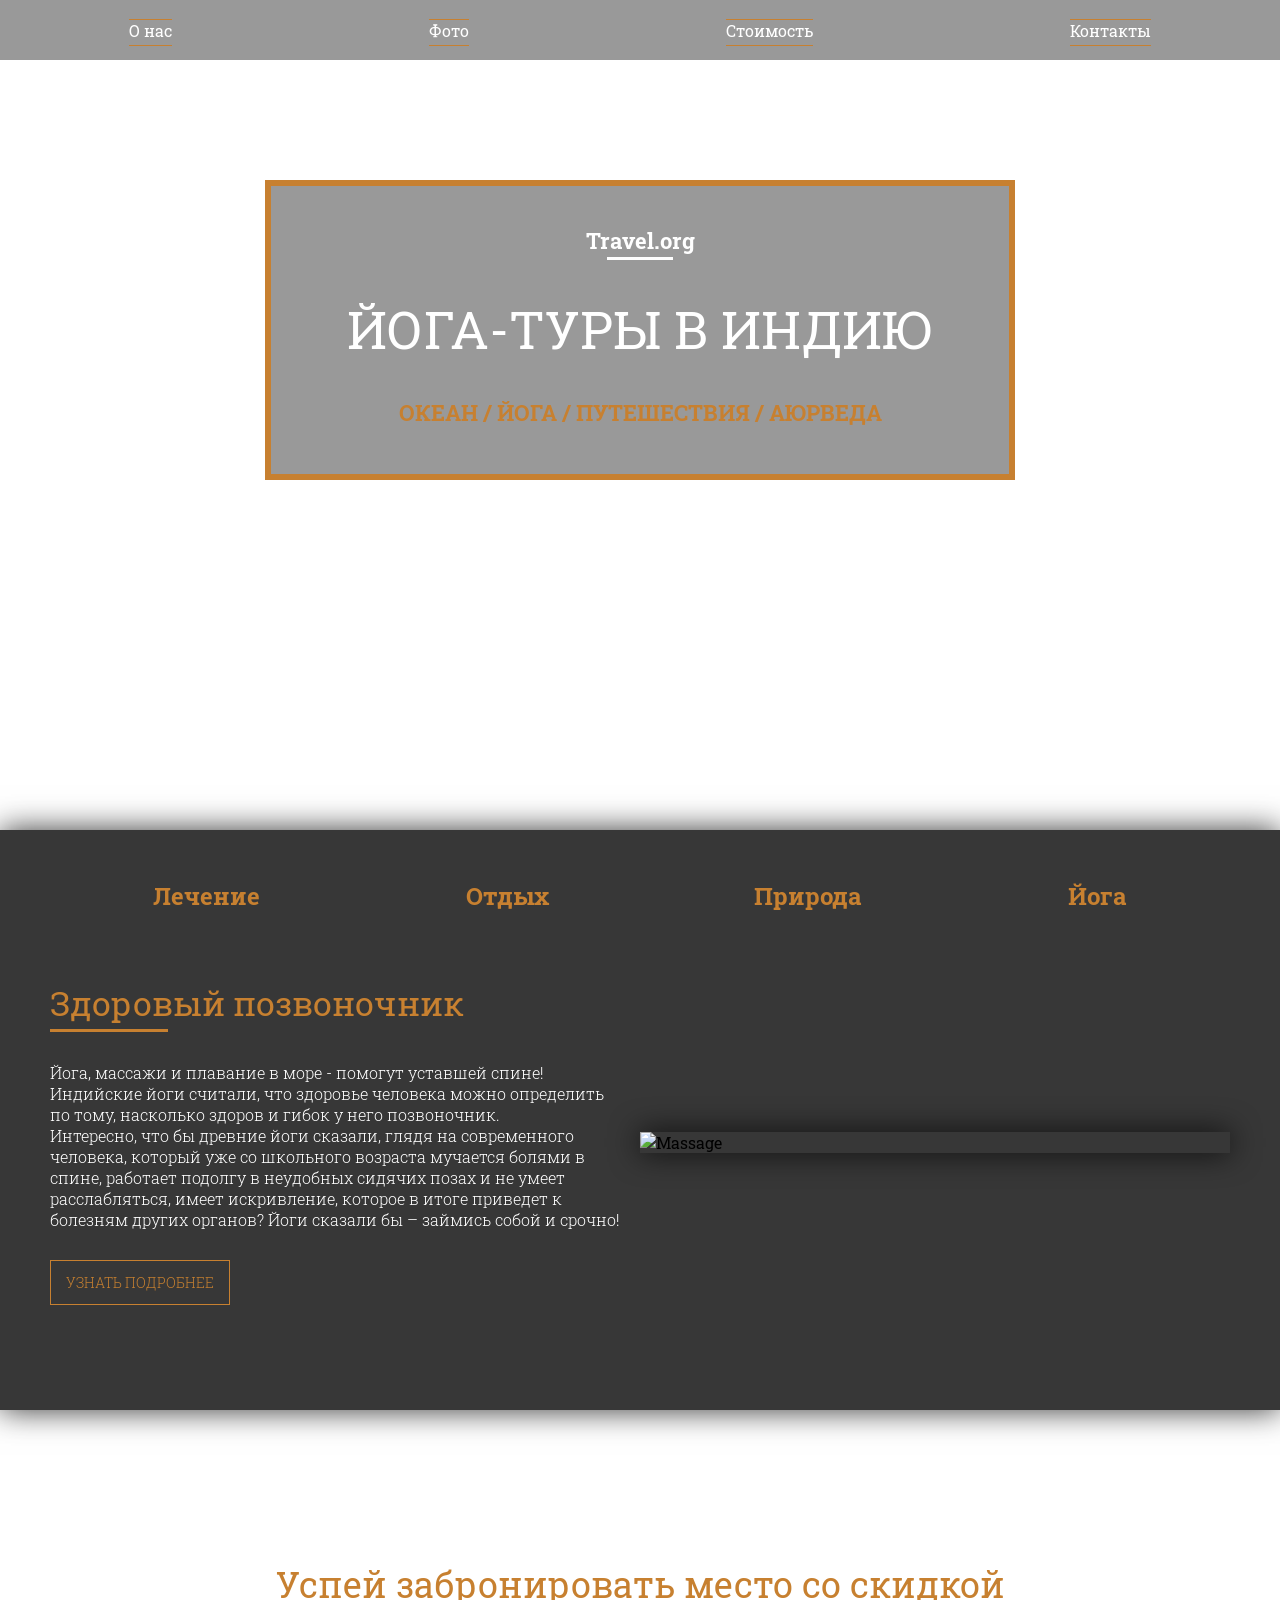
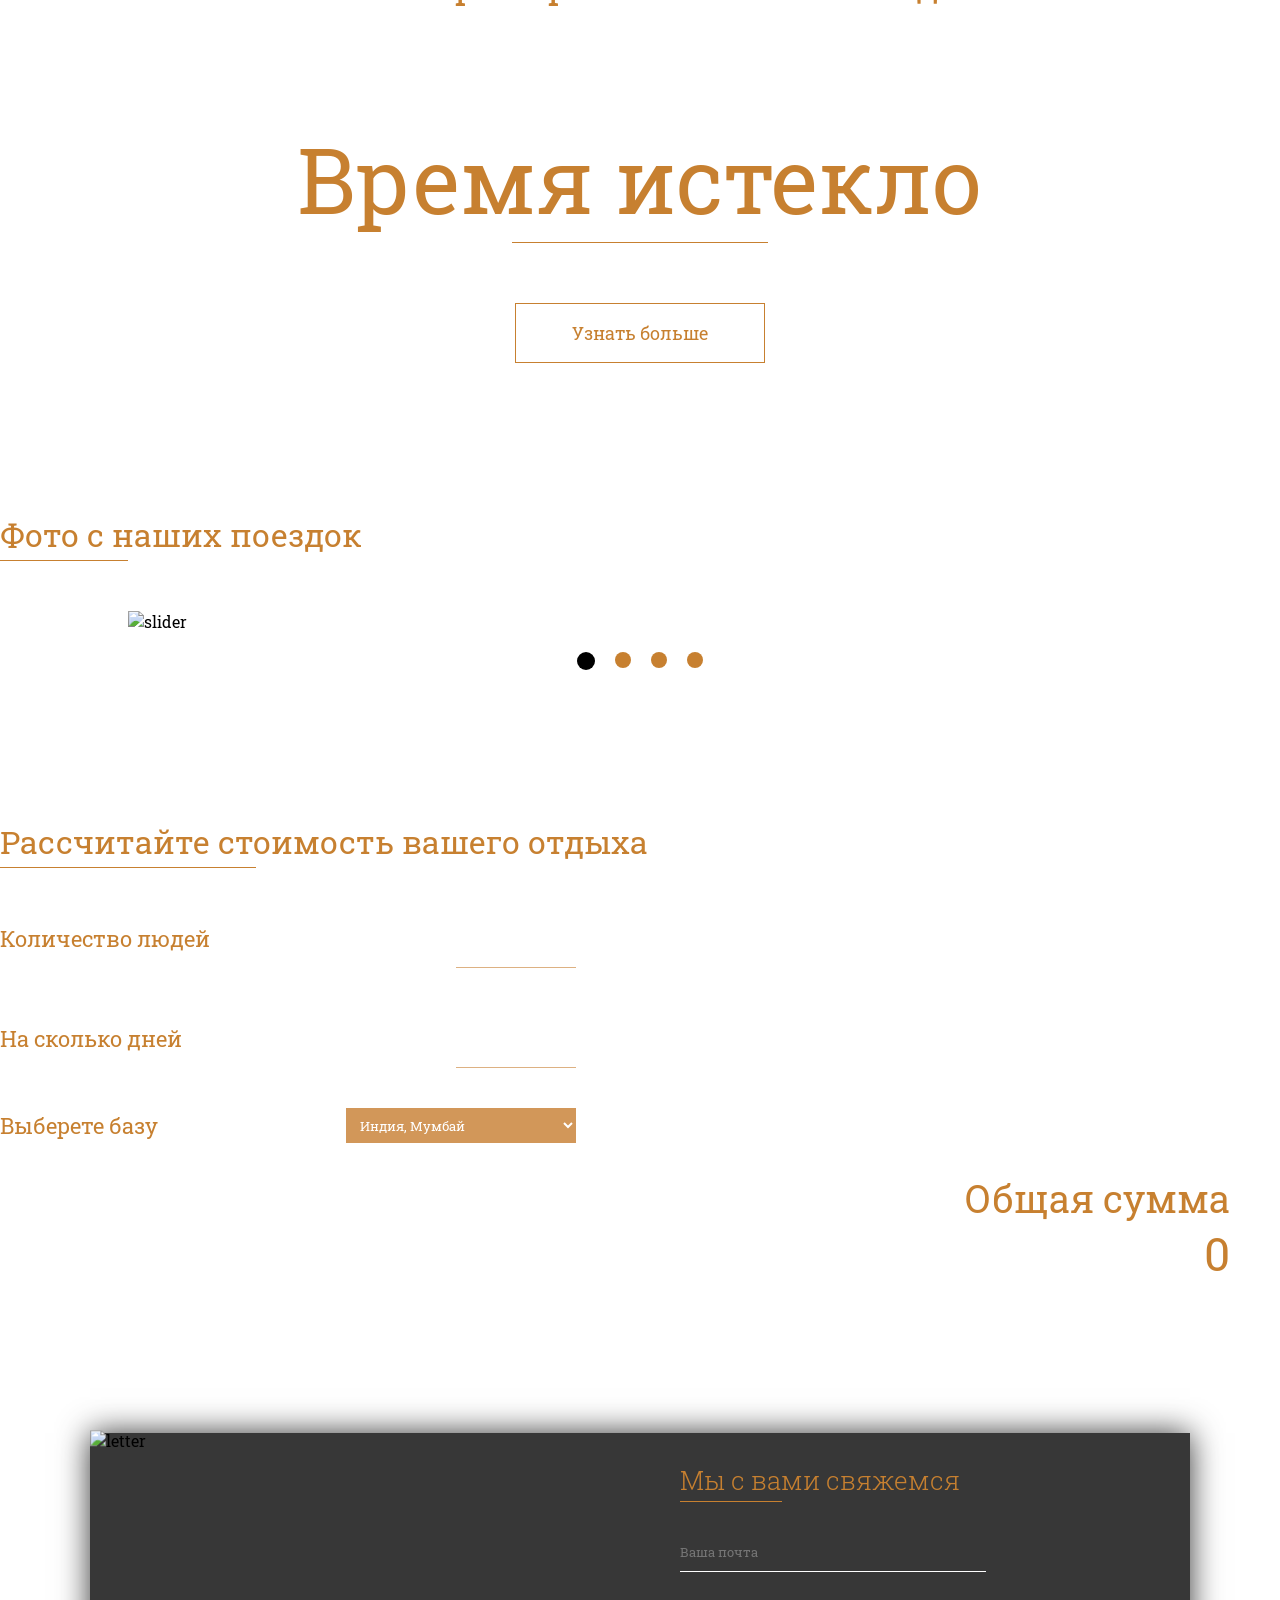
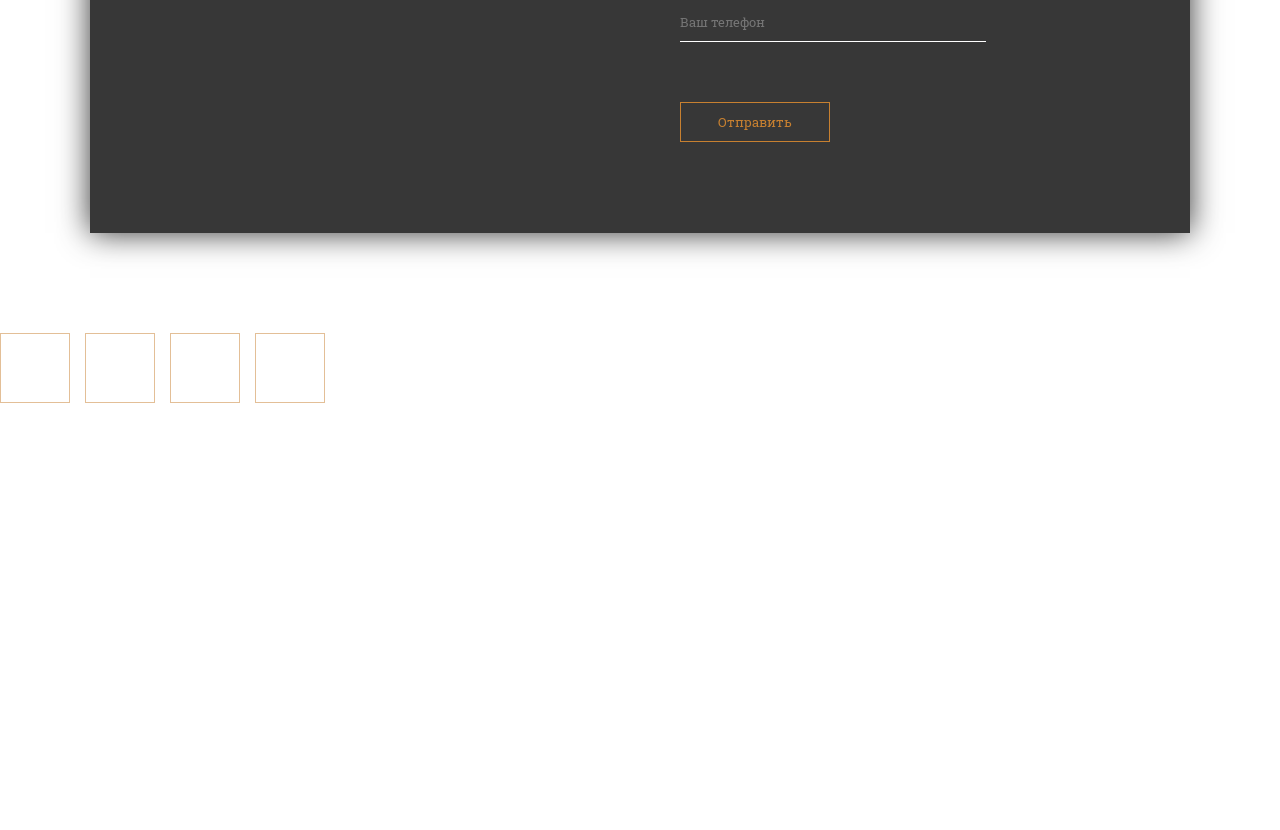
==== Centeryoga/index.html @ 994ae2c5 "Centeryoga" ====
<!DOCTYPE html>
<html lang="ru">
<head>
	<meta charset="UTF-8">
	<title>Yoga</title>
	
	<link href="https://fonts.googleapis.com/css?family=Roboto+Slab:300,400,700&amp;subset=cyrillic-ext" rel="stylesheet">
	<link rel="stylesheet" href="css/bootstrap-grid.min.css">
	<link rel="stylesheet" href="css/style.css">
</head>
<body>
	<header>
		<div class="container">
			<nav>
				<ul>
					<li><a href="#about">О нас</a></li>
					<li><a href="#photo">Фото</a></li>
					<li><a href="#price">Стоимость</a></li>
					<li><a href="#contacts">Контакты</a></li>
				</ul>
			</nav>
		</div>
	</header>
	<div class="main">
		<div class="container">
			<div class="row">
				<div class="col-12">
					<div class="main-block">
						<div class="main-block-link">
							Travel.org							
						</div>
						<div class="main-block-title">
							йога-туры в индию
						</div>
						<div class="main-block-descr">
							океан / йога / путешествия / аюрведа
						</div>
					</div>
				</div>
			</div>
		</div>
	</div>
	<div class="content">
		<div class="container" id="about">
			<div class="info" >
				<div class="info-header">
					<div class="info-header-tab">Лечение</div>
					<div class="info-header-tab">Отдых</div>
					<div class="info-header-tab">Природа</div>
					<div class="info-header-tab">Йога</div>
				</div>
				<div class="info-tabcontent fade">
					<div class="description">
						<div class="description-title">Здоровый позвоночник</div>
						<div class="description-text">Йога, массажи и плавание в море - помогут уставшей спине! Индийские йоги считали, что здоровье человека можно определить по тому, насколько здоров и гибок у него позвоночник.<br> Интересно, что бы древние йоги сказали, глядя на современного человека, который уже со школьного возраста мучается болями в спине, работает подолгу в неудобных сидячих позах и не умеет расслабляться, имеет искривление, которое в итоге приведет к болезням других органов? Йоги сказали бы – займись собой и срочно!
						</div>
						<div class="description-btn">
							Узнать подробнее
						</div>
					</div>
					<div class="photo">
						<img src="img/massage.jpg" alt="Massage">
					</div>
				</div>
				<div class="info-tabcontent fade">
					<div class="description">
						<div class="description-title">Антистресс</div>
						<div class="description-text">Аюрведа и йога утверждают, что главным источником здоровья нашего организма является здоровый ум. Программа «Антистресс» сначала убирает последствия стресса на физическом уровне, потом помогает избавиться от негативных и навязчивых мыслей, затем повышает общий уровень энергии.<br> Вы наконец вспомните ощущение "свободной головы", ощутите прилив физических сил и вспомните, что такое счастье.</div>
						<div class="description-btn">
							Узнать подробнее
						</div>
					</div>
					<div class="photo">
						<img src="img/sunset.jpg" alt="sunset">
					</div>
				</div>
				<div class="info-tabcontent fade">
					<div class="description">
						<div class="description-title">Восстановление</div>
						<div class="description-text">Стрессы, жизнь в условиях города, плохая экология, загрязненные продукты и вода, напряженный ритм жизни - все это день ото дня отбирает у нас молодость и хорошее здоровье.<br> Одним кремом для лица не решить проблему омоложения организма, когда тебе за 40. Согласны?</div>
						<div class="description-btn">
							Узнать подробнее
						</div>
					</div>
					<div class="photo">
						<img src="img/sunrise.jpg" alt="sunrise">
					</div>
				</div>
				<div class="info-tabcontent fade">
					<div class="description">
						<div class="description-title">Йога и аюрведа</div>
						<div class="description-text">Несколько лет назад мы разработали специальные программы по йоге и аюрведе - и мы поняли, что они отлично работают - на опыте 530 наших туристов! В каждой из этих программ есть одна цель, на достижение которой будут направлены и асаны, и дыхательные практики, и медитации, и аюрведические процедуры, будут читаться лекции по этой теме. <br>Йога и аюрведа - два сильных война, которые сообща будут бороться с проблемами и болезнями.</div>
						<div class="description-btn">
							Узнать подробнее
						</div>
					</div>
					<div class="photo">
						<img src="img/yoga.jpg" alt="yoga">
					</div>
				</div>
			</div>
			<div class="timer">
				<div class="timer-title">Успей забронировать место со скидкой</div>
				<div class="timer-action">
					До конца акции осталось
				</div>
				<div class="timer-numbers" id="timer">
					<span class="hours">00</span>ч
					<span>:</span>
					<span class="minutes">00</span>м
					<span>:</span>
					<span class="seconds">00</span>с
				</div>
			</div>
			<button class="more"> Узнать больше</button>
			<div class="slider" id="photo">
				<div class="slider-title">Фото с наших поездок
				</div>
				<div class="wrap">

					<div class="slider-item fade">
						<img src="img/slider_1.jpg" alt="slider">
					</div>
					<div class="slider-item fade">
						<img src="img/slider_2.jpg" alt="slider">
					</div>
					<div class="slider-item fade">
						<img src="img/slider_3.jpg" alt="slider">
					</div>
					<div class="slider-item fade">
						<img src="img/slider_4.jpg" alt="slider">
					</div>

					<div class="prev"><div class="arrow-left"></div></div>
					<div class="next"><div class="arrow-right"></div></div>
				</div>
				<div class="slider-dots">
					<div class="dot dot-active"></div>
					<div class="dot"></div>
					<div class="dot"></div>
					<div class="dot"></div>
				</div>
			</div>
			<div class="counter" id="price">
				<div class="counter-title">Рассчитайте стоимость вашего отдыха
				</div>
				<div class="counter-block">
					<div class="counter-block-option">Количество людей</div>
					<input type="number" min="1" step="1" class="counter-block-input">
				</div>
				<div class="counter-block">
					<div class="counter-block-option">На сколько дней</div>
					<input type="number" min="1" step="1" class="counter-block-input">
				</div>
				<div class="counter-block">
					<div class="counter-block-option">Выберете базу</div>
					<select name="place" id="select">
						<option id="mumbai" value="1">Индия, Мумбай</option>
						<option id="kerala" value="1.5">Индия, Керала</option>
						<option id="varanasi" value="1.8">Индия, Варанаси</option>
					</select>
				</div>
				<div class="counter-total">
					Общая сумма<br>
					<span id="total">20456</span>
				</div>
			</div>
			<div class="contact" id="contacts">
				<div class="contact-img">
					<img src="img/letter.png" alt="letter">
				</div>
				<div class="contact-form">
					<div class="contact-form-title">
						Мы с вами свяжемся
					</div>
					<form id="form">
						<input required type="email" placeholder="Ваша почта">
						<input required type="tel" placeholder="Ваш телефон">
						<button type="submit">Отправить</button>
					</form>
				</div>
			</div>
		</div>
		<footer>
			<div class="container">
				<div class="social">
					<div class="social-block">
						<a href="#">
						<img src="logo/twitter-logo-silhouette.svg" alt="">
						</a>
					</div>
					<div class="social-block">
						<a href="#">
						<img src="logo/facebook-logo.svg" alt="">
						</a>
					</div>
					<div class="social-block">
						<a href="#">
						<img src="logo/instagram-social-network-logo-of-photo-camera.svg" alt="">
						</a>
					</div>
					<div class="social-block">
						<a href="#">
						<img src="logo/pinterest-logo.svg" alt="">
						</a>
					</div>
				</div>
			</div>
		</footer>
	</div>
	<div class="overlay fade">
	 		<div class="popup">
				<div class="popup-close">&times;</div>
				<div class="popup-title">
				Форма обратной связи</div>
					<div class="popup-form">	
						<form action="#" class="main-form">
							<div class="popup-form-header">
								Узнайте больше о своём отдыхе
							</div>
								<label class="popup-form__label" for="phone">
								Введите ваш номер телефона:
								</label>
								<input class="popup-form__input" name="phone" type="tel" required placeholder="+7(978) 973 33 45">
								<button class="button popup-form__btn">
									Оставить заявку!
								</button>
						</form>
					</div>
	 		</div>
	</div>

	<script src="js/script.js"></script>
</body>
</html>
---- Centeryoga/css/style.css ----
.fade {
  -webkit-animation-name: fade;
          animation-name: fade;
  -webkit-animation-duration: 2.5s;
          animation-duration: 2.5s;
  -webkit-animation-name: fade;
  -webkit-animation-duration: 2.5s;
}
@-webkit-keyframes fade {
  from {
    opacity: 0.1;
  }
  to {
    opacity: 1;
  }
}
@keyframes fade {
  from {
    opacity: 0.1;
  }
  to {
    opacity: 1;
  }
}
.more-splash {
  -webkit-animation-name: splash;
          animation-name: splash;
  -webkit-animation-duration: 1.7s;
          animation-duration: 1.7s;
}
@-webkit-keyframes splash {
  from {
    box-shadow: 0 0 10px #c78030;
  }
  to {
    box-shadow: 0 0 60px #c78030;
  }
}
@keyframes splash {
  from {
    box-shadow: 0 0 10px #c78030;
  }
  to {
    box-shadow: 0 0 60px #c78030;
  }
}
* {
  box-sizing: border-box;
  margin: 0;
  padding: 0;
  outline: none;
  font-family: "Roboto Slab";
}
a {
  color: inherit;
  text-decoration: none;
}
a:visited,
a:hover,
a:focus,
a:active {
  text-decoration: none;
  color: inherit;
}
header {
  width: 100%;
  height: 60px;
  position: fixed;
  top: 0;
  background-color: rgba(0, 0, 0, 0.4);
  z-index: 10;
}
header ul {
  height: 60px;
  display: -webkit-box;
  display: -webkit-flex;
  display: -ms-flexbox;
  display: flex;
  list-style-type: none;
  -webkit-justify-content: space-around;
      -ms-flex-pack: distribute;
          justify-content: space-around;
  -webkit-box-align: center;
  -webkit-align-items: center;
      -ms-flex-align: center;
          align-items: center;
  color: #fff;
}
header ul li:after {
  content: '';
  display: block;
  width: 100%;
  height: 1px;
  background-color: #c78030;
  margin-top: 4px;
  -webkit-transition: 0.4s;
          transition: 0.4s;
}
header ul li:before {
  content: '';
  display: block;
  width: 100%;
  right: 0;
  height: 1px;
  background-color: #c78030;
  margin-top: 4px;
  -webkit-transition: 0.4s;
          transition: 0.4s;
}
.main {
  height: 650px;
  width: 100%;
  background: url(../img/bg.jpg) center no-repeat;
  background-size: cover;
}
.main-block {
  width: 750px;
  min-height: 300px;
  border: 6px solid #c78030;
  background-color: rgba(0, 0, 0, 0.4);
  margin: 0 auto;
  padding: 40px;
  margin-top: 180px;
  text-align: center;
}
.main-block-link {
  color: #fff;
  font-size: 22px;
  font-weight: bold;
}
.main-block-link:after {
  content: '';
  display: block;
  width: 10%;
  height: 3px;
  background-color: #fff;
  margin: 0 auto;
  margin-top: 2px;
}
.main-block-title {
  color: #fff;
  text-transform: uppercase;
  font-size: 52px;
  margin-top: 35px;
}
.main-block-descr {
  color: #c78030;
  text-transform: uppercase;
  font-size: 22px;
  margin-top: 35px;
  font-weight: bold;
}
.content {
  width: 100%;
  min-height: 3200px;
  background: url(../img/main_bg.jpg);
  background-position: 50% 30%;
}
.content .info {
  width: 100%;
  min-height: 580px;
  background-color: #373737;
  padding: 50px;
  box-shadow: 0px 0px 30px rgba(0, 0, 0, 0.8);
}
.content .info-header {
  width: 100%;
  height: 50px;
  display: -webkit-box;
  display: -webkit-flex;
  display: -ms-flexbox;
  display: flex;
  -webkit-justify-content: space-around;
      -ms-flex-pack: distribute;
          justify-content: space-around;
}
.content .info-header-tab {
  color: #c78030;
  font-weight: bold;
  font-size: 24px;
  cursor: pointer;
}
.content .info-header-tab:after {
  content: '';
  display: block;
  width: 0%;
  height: 3px;
  background-color: #c78030;
  margin-top: 4px;
  -webkit-transition: 0.4s;
          transition: 0.4s;
}
.content .info-header-tab:hover:after {
  width: 60%;
}
.content .info-tabcontent {
  width: 100%;
  display: -webkit-box;
  display: -webkit-flex;
  display: -ms-flexbox;
  display: flex;
  padding-top: 50px;
  -webkit-transition: 0.3s;
          transition: 0.3s;
}
.content .info-tabcontent .description,
.content .info-tabcontent .photo {
  width: 50%;
}
.content .info-tabcontent .description-title {
  font-size: 34px;
  color: #c78030;
}
.content .info-tabcontent .description-title:after {
  content: '';
  display: block;
  width: 20%;
  height: 3px;
  background-color: #c78030;
  margin-top: 4px;
}
.content .info-tabcontent .description-text {
  margin-top: 30px;
  color: #fff;
  font-weight: 300;
  padding-right: 20px;
}
.content .info-tabcontent .description-btn {
  width: 180px;
  height: 45px;
  line-height: 43px;
  margin-top: 30px;
  border: 1px solid #c78030;
  font-size: 14px;
  color: #c78030;
  text-transform: uppercase;
  font-weight: bold;
  text-align: center;
  font-weight: 300;
  cursor: pointer;
}
.content .info-tabcontent .description-btn:hover {
  box-shadow: 0px 0px 5px #c78030;
}
.content .info-tabcontent .photo {
  display: -webkit-box;
  display: -webkit-flex;
  display: -ms-flexbox;
  display: flex;
  -webkit-box-align: center;
  -webkit-align-items: center;
      -ms-flex-align: center;
          align-items: center;
}
.content .info-tabcontent .photo img {
  width: 100%;
  box-shadow: 0px 0px 30px rgba(0, 0, 0, 0.8);
}
.content .info .hide {
  display: none;
}
.content .info .show {
  display: -webkit-box;
  display: -webkit-flex;
  display: -ms-flexbox;
  display: flex;
}
.content .timer {
  margin-top: 150px;
  text-align: center;
}
.content .timer-title {
  font-size: 36px;
  color: #c78030;
}
.content .timer-action {
  font-size: 24px;
  color: #fff;
  margin-top: 40px;
}
.content .timer-numbers {
  margin-top: 40px;
  font-size: 90px;
  color: #c78030;
}
.content .timer-numbers:after {
  content: '';
  display: block;
  width: 20%;
  height: 1px;
  background-color: #c78030;
  margin: 0 auto;
  margin-top: 4px;
}
.content .slider {
  margin-top: 150px;
  position: relative;
}
.content .slider-title {
  font-size: 32px;
  color: #c78030;
}
.content .slider-title:after {
  content: '';
  display: block;
  width: 10%;
  height: 1px;
  background-color: #c78030;
  margin-top: 4px;
}
.content .slider .wrap {
  width: 100%;
  position: relative;
}
.content .slider .wrap .slider-item {
  width: 80%;
  margin: 0 auto;
  margin-top: 50px;
  position: relative;
}
.content .slider .wrap .slider-item img {
  width: 100%;
}
.content .slider .wrap .prev {
  position: absolute;
  cursor: pointer;
  top: 0;
  width: 90px;
  left: 10%;
  background-color: rgba(0, 0, 0, 0);
  -webkit-transition: 0.3s;
          transition: 0.3s;
  height: 100%;
}
.content .slider .wrap .prev:hover {
  background-color: rgba(0, 0, 0, 0.4);
}
.content .slider .wrap .prev:hover .arrow-left {
  opacity: 1;
}
.content .slider .wrap .prev .arrow-left {
  width: 30px;
  height: 30px;
  background: url(../icons/left-arrow.svg) center no-repeat;
  background-size: cover;
  position: absolute;
  top: 50%;
  left: 50%;
  -webkit-transform: translate(-50%);
      -ms-transform: translate(-50%);
          transform: translate(-50%);
  opacity: .4;
  -webkit-transition: 1s;
          transition: 1s;
}
.content .slider .wrap .next {
  position: absolute;
  cursor: pointer;
  top: 0;
  width: 90px;
  background-color: rgba(0, 0, 0, 0);
  -webkit-transition: 0.3s;
          transition: 0.3s;
  height: 100%;
  right: 10%;
}
.content .slider .wrap .next:hover {
  background-color: rgba(0, 0, 0, 0.4);
}
.content .slider .wrap .next:hover .arrow-right {
  opacity: 1;
}
.content .slider .wrap .next .arrow-right {
  width: 30px;
  height: 30px;
  background: url(../icons/right-arrow.svg) center no-repeat;
  background-size: cover;
  position: absolute;
  top: 50%;
  left: 50%;
  -webkit-transform: translate(-50%);
      -ms-transform: translate(-50%);
          transform: translate(-50%);
  opacity: .4;
  -webkit-transition: 1s;
          transition: 1s;
}
.content .slider-dots {
  width: 90%;
  margin: 0 auto;
  margin-top: 20px;
  display: -webkit-box;
  display: -webkit-flex;
  display: -ms-flexbox;
  display: flex;
  -webkit-box-pack: center;
  -webkit-justify-content: center;
      -ms-flex-pack: center;
          justify-content: center;
}
.content .slider-dots .dot {
  cursor: pointer;
  height: 16px;
  width: 16px;
  margin: 0 10px;
  background-color: #c78030;
  border-radius: 50%;
  display: inline-block;
  -webkit-transition: background-color 0.6s ease;
          transition: background-color 0.6s ease;
}
.content .slider-dots .dot-active {
  background-color: #000;
  height: 18px;
  width: 18px;
}
.content .counter {
  margin-top: 150px
  /* Для Firefox */
}
.content .counter-title {
  font-size: 32px;
  color: #c78030;
}
.content .counter-title:after {
  content: '';
  display: block;
  width: 20%;
  height: 1px;
  background-color: #c78030;
  margin-top: 4px;
}
.content .counter-block {
  margin-top: 40px;
  width: 45%;
  display: -webkit-box;
  display: -webkit-flex;
  display: -ms-flexbox;
  display: flex;
  -webkit-box-pack: justify;
  -webkit-justify-content: space-between;
      -ms-flex-pack: justify;
          justify-content: space-between;
  -webkit-box-align: center;
  -webkit-align-items: center;
      -ms-flex-align: center;
          align-items: center;
}
.content .counter-block-option {
  font-size: 22px;
  color: #c78030;
}
.content .counter-block-input {
  display: block;
  width: 120px;
  height: 60px;
  padding: 10px;
  color: #c78030;
  background-color: transparent;
  border: none;
  border-bottom: 1px solid rgba(199, 126, 48, 0.6);
  font-size: 46px;
  text-align: center;
}
.content .counter-block select {
  width: 230px;
  height: 35px;
  padding-left: 10px;
  background-color: rgba(199, 126, 48, 0.8);
  color: #fff;
  border: none;
}
.content .counter-total {
  margin-top: 30px;
  padding-right: 50px;
  text-align: right;
  font-size: 38px;
  color: #c78030;
}
.content .counter-total span {
  font-size: 46px;
}
.content .counter input[type=number]::-webkit-inner-spin-button,
.content .counter input[type=number]::-webkit-outer-spin-button {
  -webkit-appearance: none;
  -moz-appearance: none;
  appearance: none;
  margin: 0;
}
.content .counter input[type=number] {
  -moz-appearance: textfield;
}
.content .more {
  display: block;
  margin: 0 auto;
  margin-top: 60px;
  width: 250px;
  height: 60px;
  background-color: transparent;
  border: 1px solid #c78030;
  font-size: 18px;
  color: #c78030;
  cursor: pointer;
}
.content .more:hover {
  box-shadow: 0 0 10px #c78030;
}
.content .contact {
  width: 86%;
  height: 400px;
  display: -webkit-box;
  display: -webkit-flex;
  display: -ms-flexbox;
  display: flex;
  background-color: #373737;
  margin: 0 auto;
  margin-top: 150px;
  box-shadow: 0px 0px 30px rgba(0, 0, 0, 0.8);
}
.content .contact-img {
  width: 50%;
}
.content .contact-img img {
  height: 550px;
  -webkit-transform: translateY(-13%);
      -ms-transform: translateY(-13%);
          transform: translateY(-13%);
}
.content .contact-form {
  width: 50%;
  padding-left: 40px;
}
.content .contact-form-title {
  margin-top: 30px;
  color: #c78030;
  font-size: 26px;
  font-weight: 300;
}
.content .contact-form-title:after {
  content: '';
  display: block;
  width: 20%;
  height: 1px;
  background-color: #c78030;
  margin-top: 4px;
}
.content .contact-form form input {
  display: block;
  width: 60%;
  height: 40px;
  margin-top: 30px;
  background-color: transparent;
  border: none;
  border-bottom: 1px solid #fff;
  color: #fff;
}
.content .contact-form form button {
  margin-top: 60px;
  width: 150px;
  height: 40px;
  background-color: transparent;
  border: 1px solid #c78030;
  color: #c78030;
  cursor: pointer;
}
.content .contact-form form button:hover {
  box-shadow: 0 0 10px #c78030;
}
.content footer {
  width: 100%;
  height: 250px;
  display: -webkit-box;
  display: -webkit-flex;
  display: -ms-flexbox;
  display: flex;
  -webkit-box-align: center;
  -webkit-align-items: center;
      -ms-flex-align: center;
          align-items: center;
}
.content footer .social {
  display: -webkit-box;
  display: -webkit-flex;
  display: -ms-flexbox;
  display: flex;
  -webkit-box-pack: center;
  -webkit-justify-content: center;
      -ms-flex-pack: center;
          justify-content: center;
  -webkit-box-align: center;
  -webkit-align-items: center;
      -ms-flex-align: center;
          align-items: center;
  padding-top: 20px;
}
.content footer .social .social-block {
  width: 70px;
  height: 70px;
  border: 1px solid rgba(199, 128, 48, 0.5);
  margin-right: 15px;
}
.content footer .social .social-block:hover {
  box-shadow: 0 0 10px #c78030;
}
.content footer .social .social-block a img {
  width: 50%;
  display: block;
  margin: 0 auto;
  margin-top: 17px;
}
.overlay {
  position: fixed;
  display: none;
  top: 0;
  width: 100%;
  height: 100%;
  background-color: rgba(0, 0, 0, 0.5);
  z-index: 3;
}
.overlay .popup {
  position: fixed;
  z-index: 4;
  left: 50%;
  top: 150px;
  width: 752px;
  -webkit-transform: translateX(-50%);
      -ms-transform: translateX(-50%);
          transform: translateX(-50%);
}
.overlay .popup-close {
  position: absolute;
  right: -20px;
  top: -35px;
  cursor: pointer;
  font-size: 35px;
  color: #fff;
  font-weight: 300;
}
.overlay .popup-title {
  display: block;
  width: 100%;
  height: 71px;
  line-height: 71px;
  margin: 0;
  background-color: #c78030;
  color: #ffffff;
  text-transform: uppercase;
  font-size: 21px;
  font-weight: 500;
  text-align: center;
}
.overlay .popup-form {
  background: url(../img/modal.jpg) center no-repeat;
  background-size: cover;
  padding: 35px 88px 50px 88px;
  color: #fff;
}
.overlay .popup-form-header {
  padding: 0;
  font-weight: 400;
  line-height: 27px;
  font-size: 30px;
  text-align: center;
}
.overlay .popup-form__label {
  display: block;
  margin-top: 23px;
  font-size: 20px;
  font-weight: 300;
  text-align: center;
}
.overlay .popup-form__input {
  width: 365px;
  height: 56px;
  margin-top: 17px;
  font-size: 18px;
  background-color: #c78030;
  border: none;
  color: #fff;
  text-align: center;
}
.overlay .popup-form__input::-webkit-input-placeholder {
  color: #fff;
}
.overlay .popup-form__input::-moz-placeholder {
  color: #fff;
}
.overlay .popup-form__input:-moz-placeholder {
  color: #fff;
}
.overlay .popup-form__input:-ms-input-placeholder {
  color: #fff;
}
.overlay .popup-form__input:focus::-webkit-input-placeholder {
  color: transparent;
}
.overlay .popup-form__input:focus::-moz-placeholder {
  color: transparent;
}
.overlay .popup-form__input:focus:-moz-placeholder {
  color: transparent;
}
.overlay .popup-form__input:focus:-ms-input-placeholder {
  color: transparent;
}
.overlay .popup-form__btn {
  width: 180px;
  height: 56px;
  font-size: 15px;
  line-height: 22px;
  margin-left: 16px;
  background-color: transparent;
  color: #c78030;
  border: 1px solid #c78030;
  cursor: pointer;
}
.overlay .popup-form__btn:hover {
  box-shadow: 0 0 10px #c78030;
}


*{
  scroll-behavior: smooth;
}
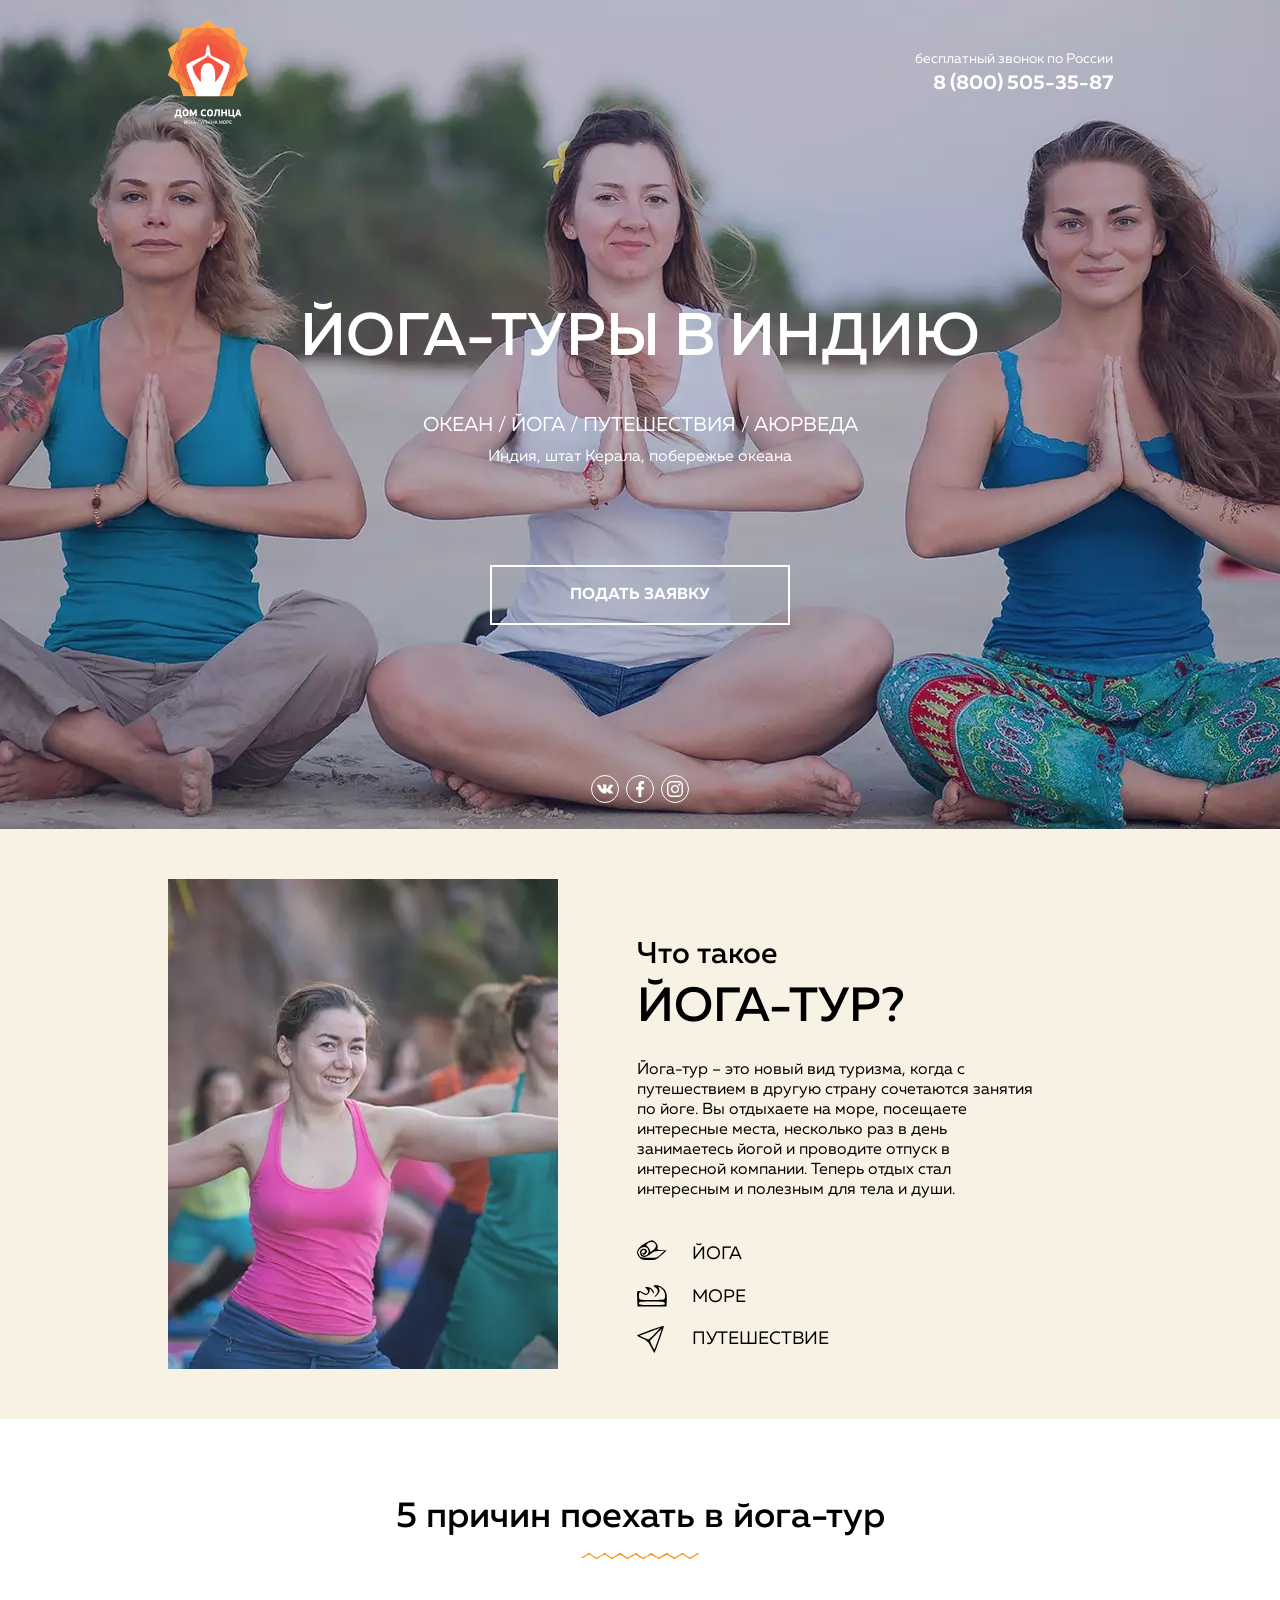
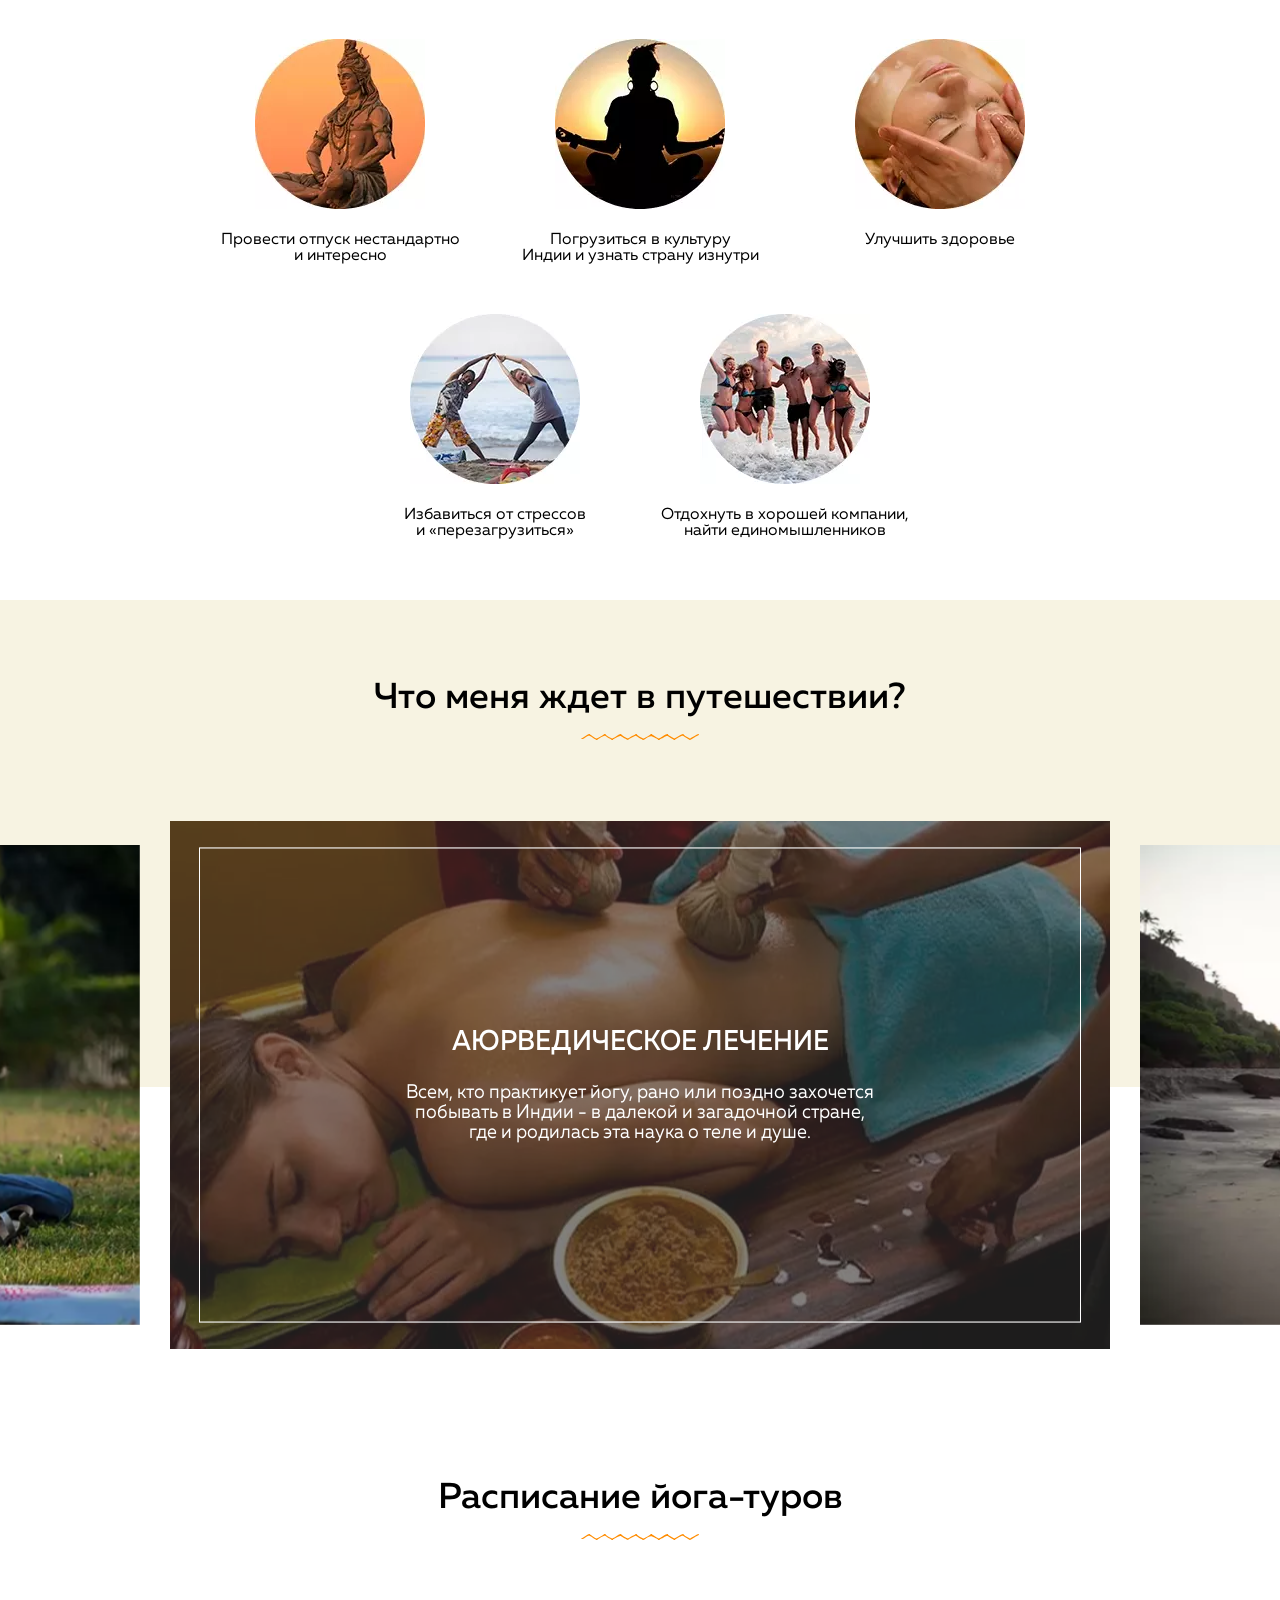
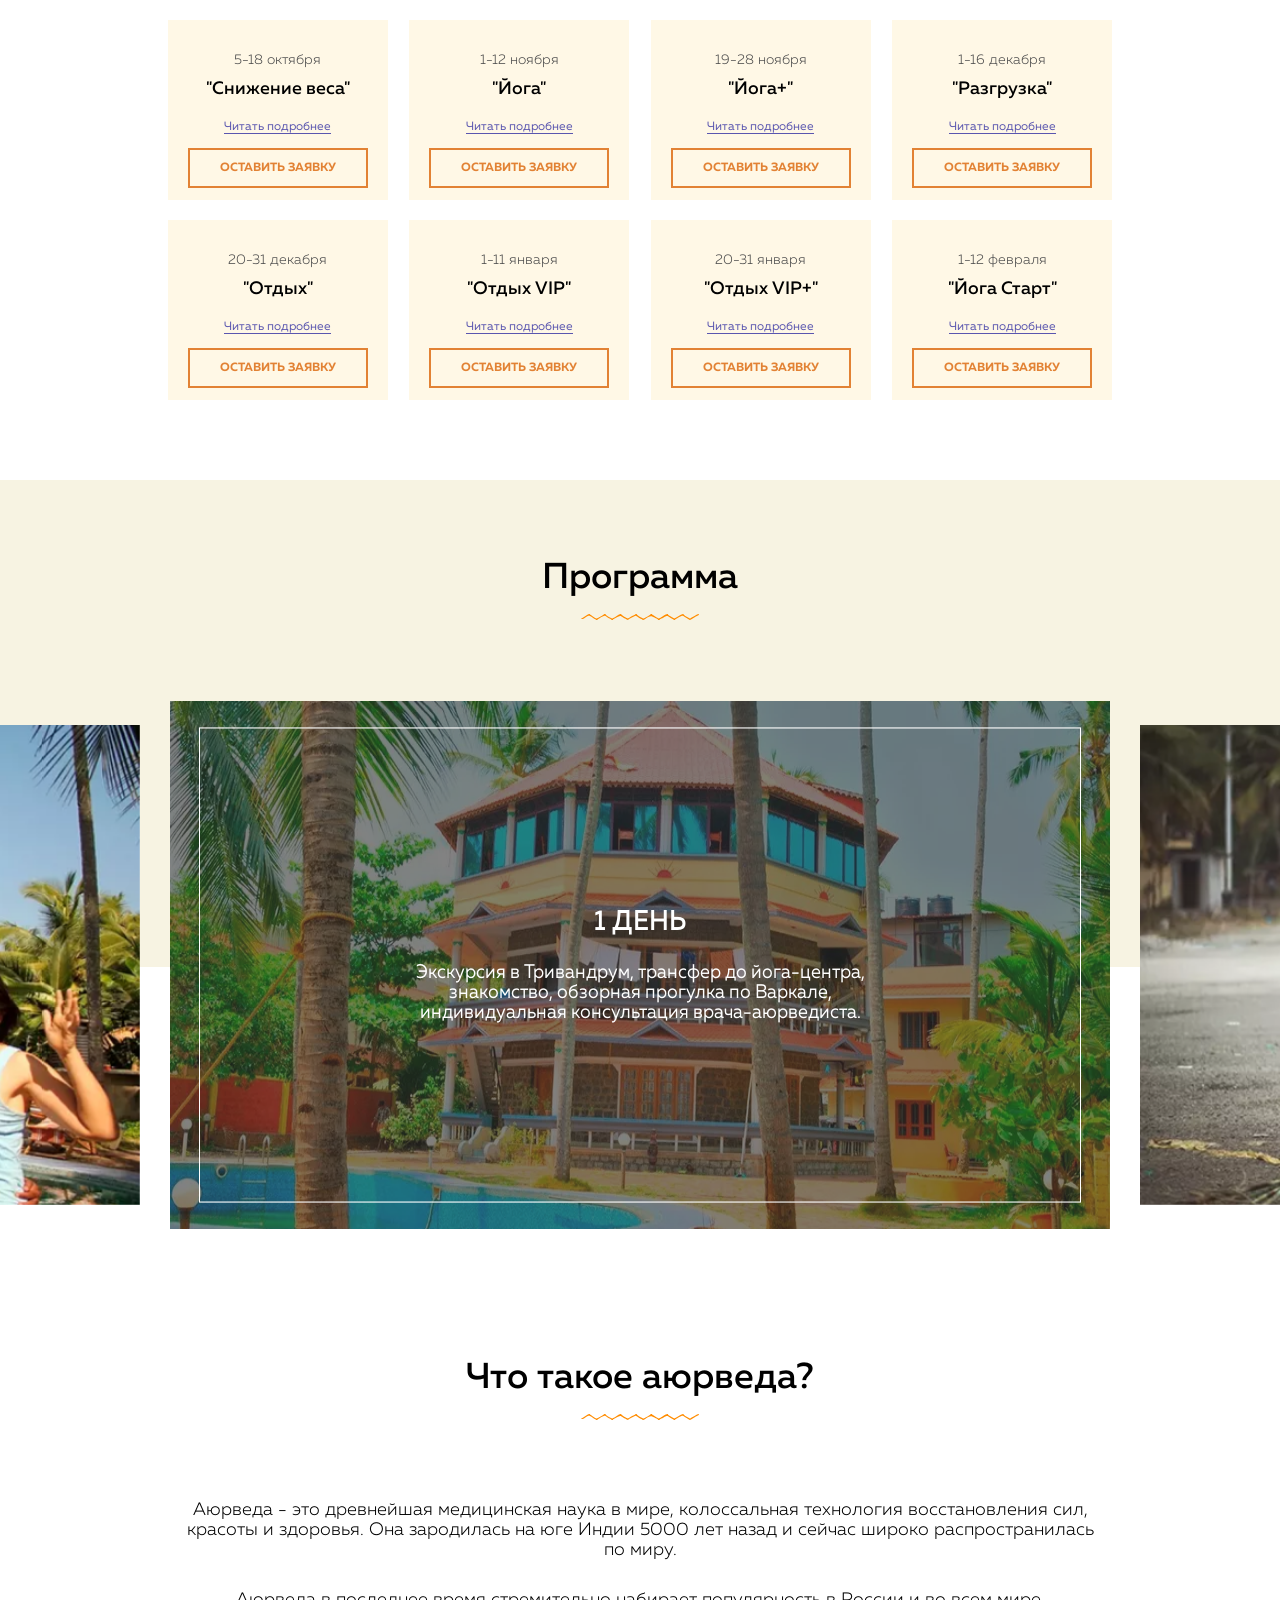
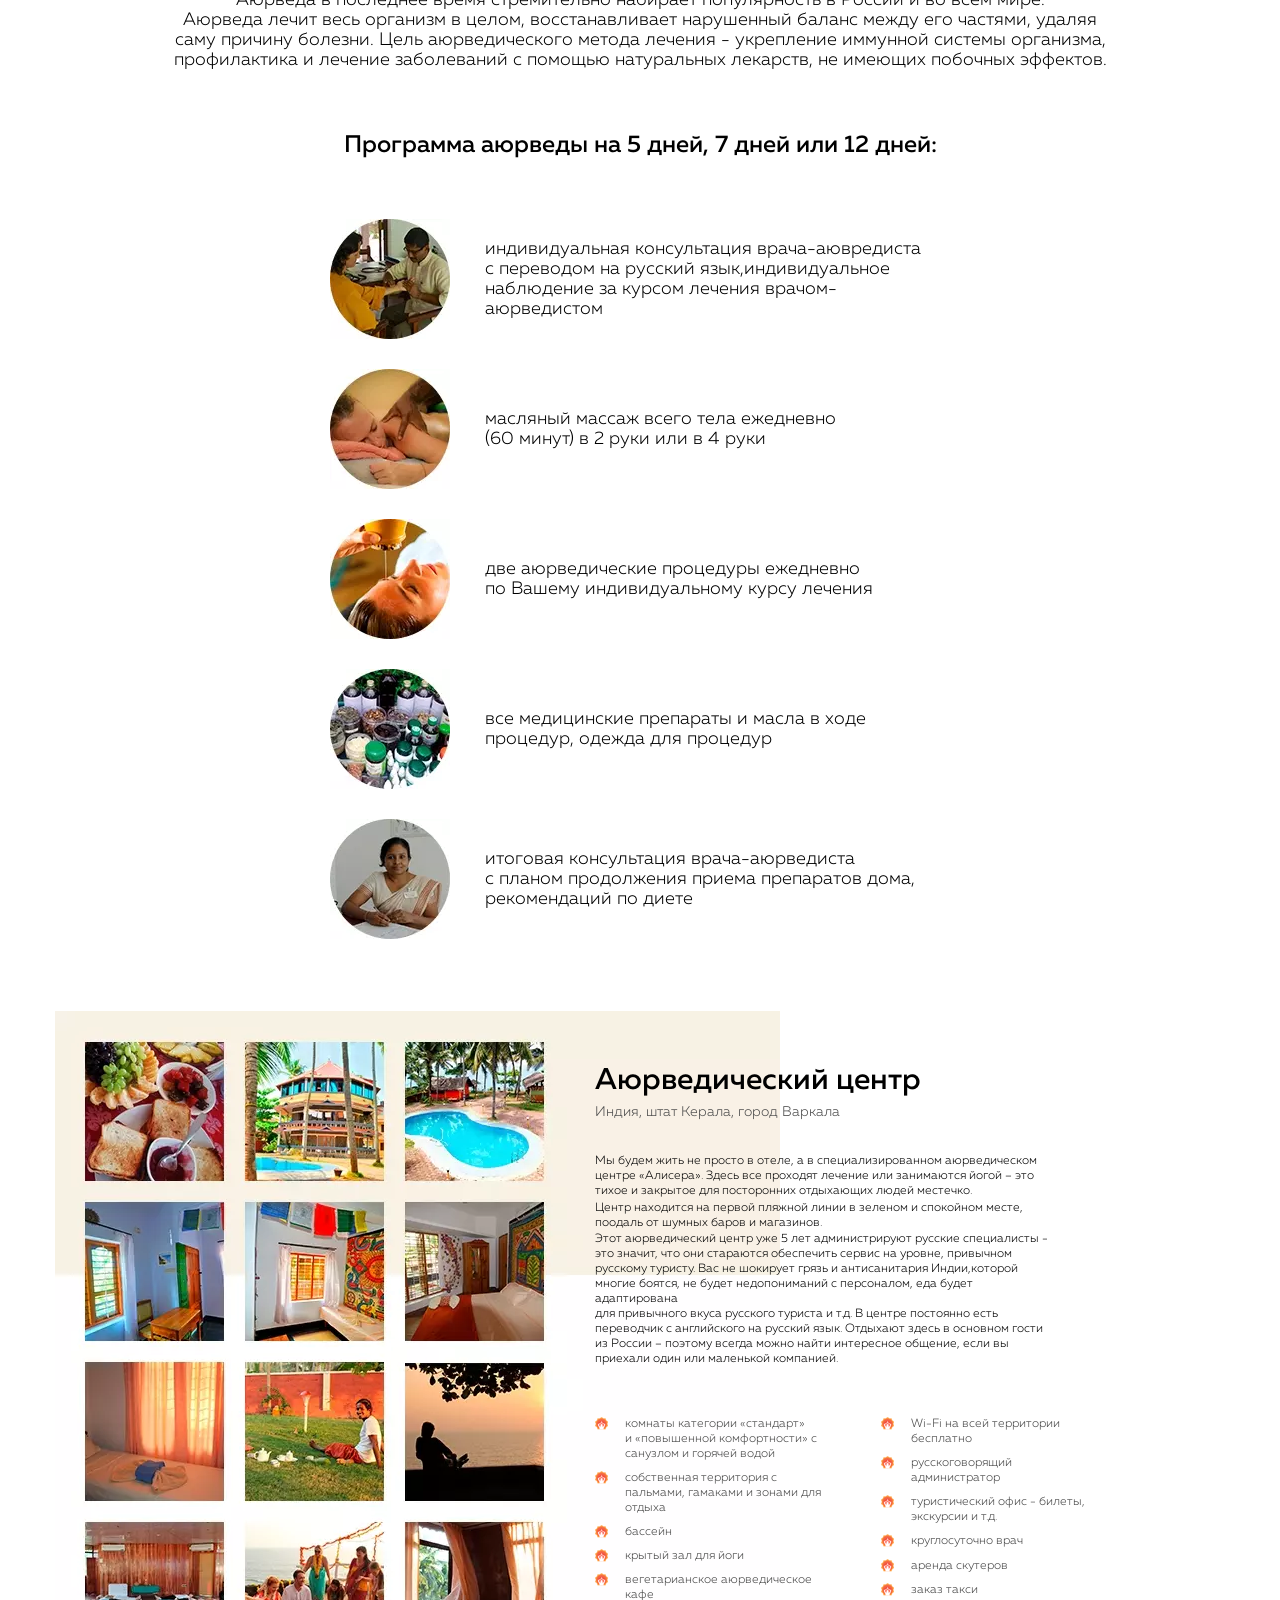
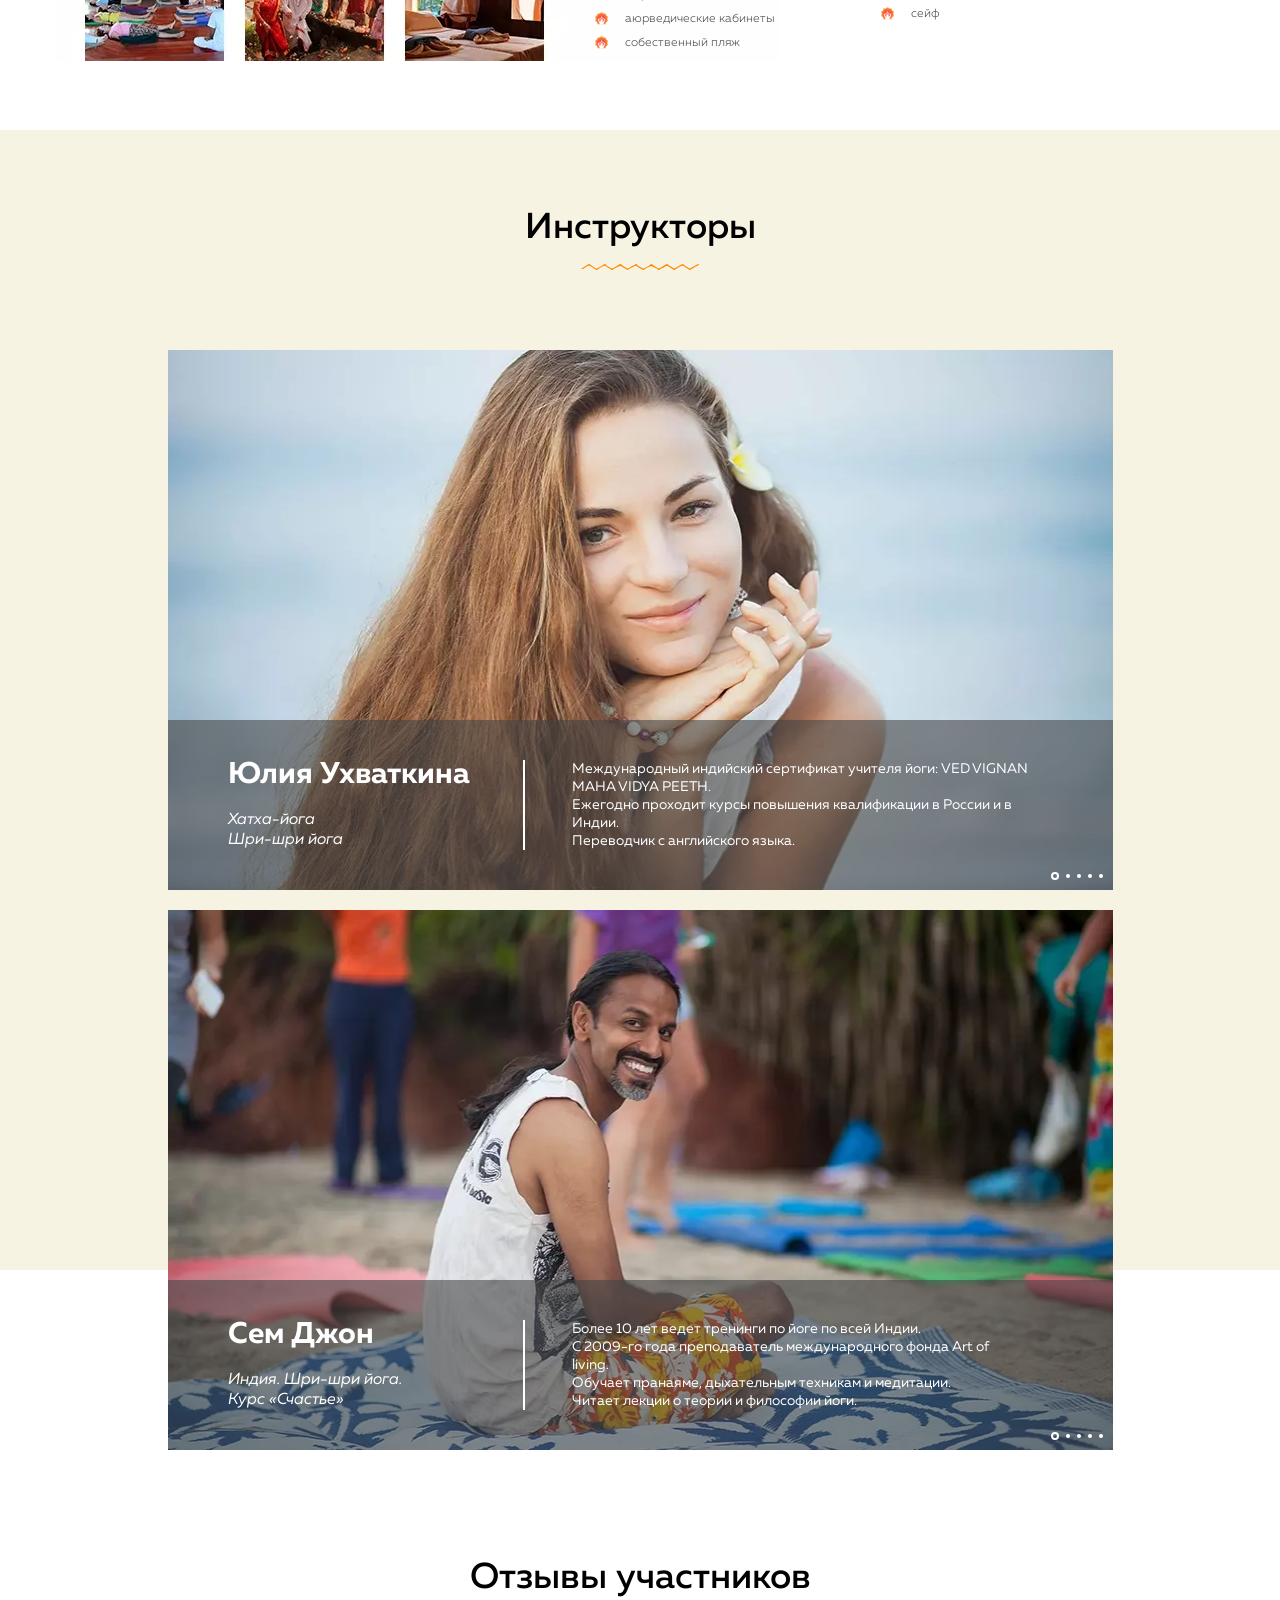
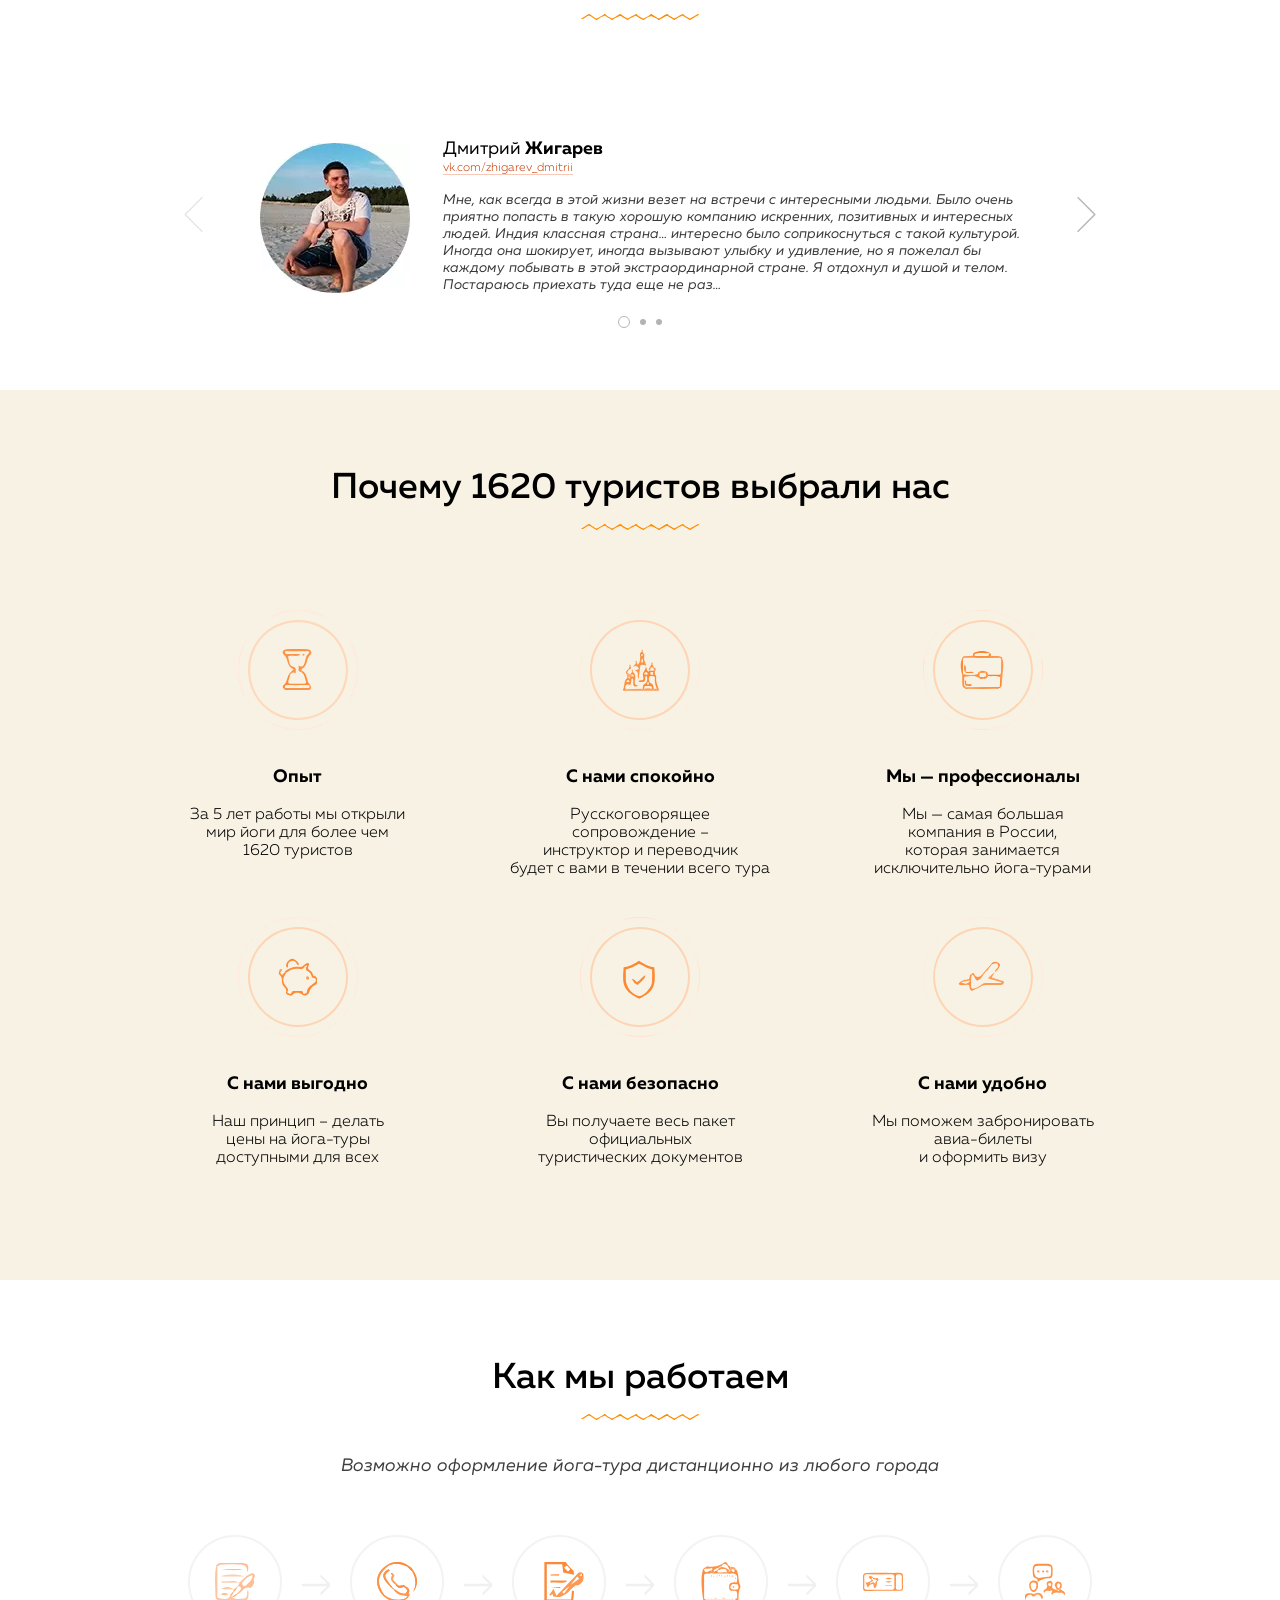
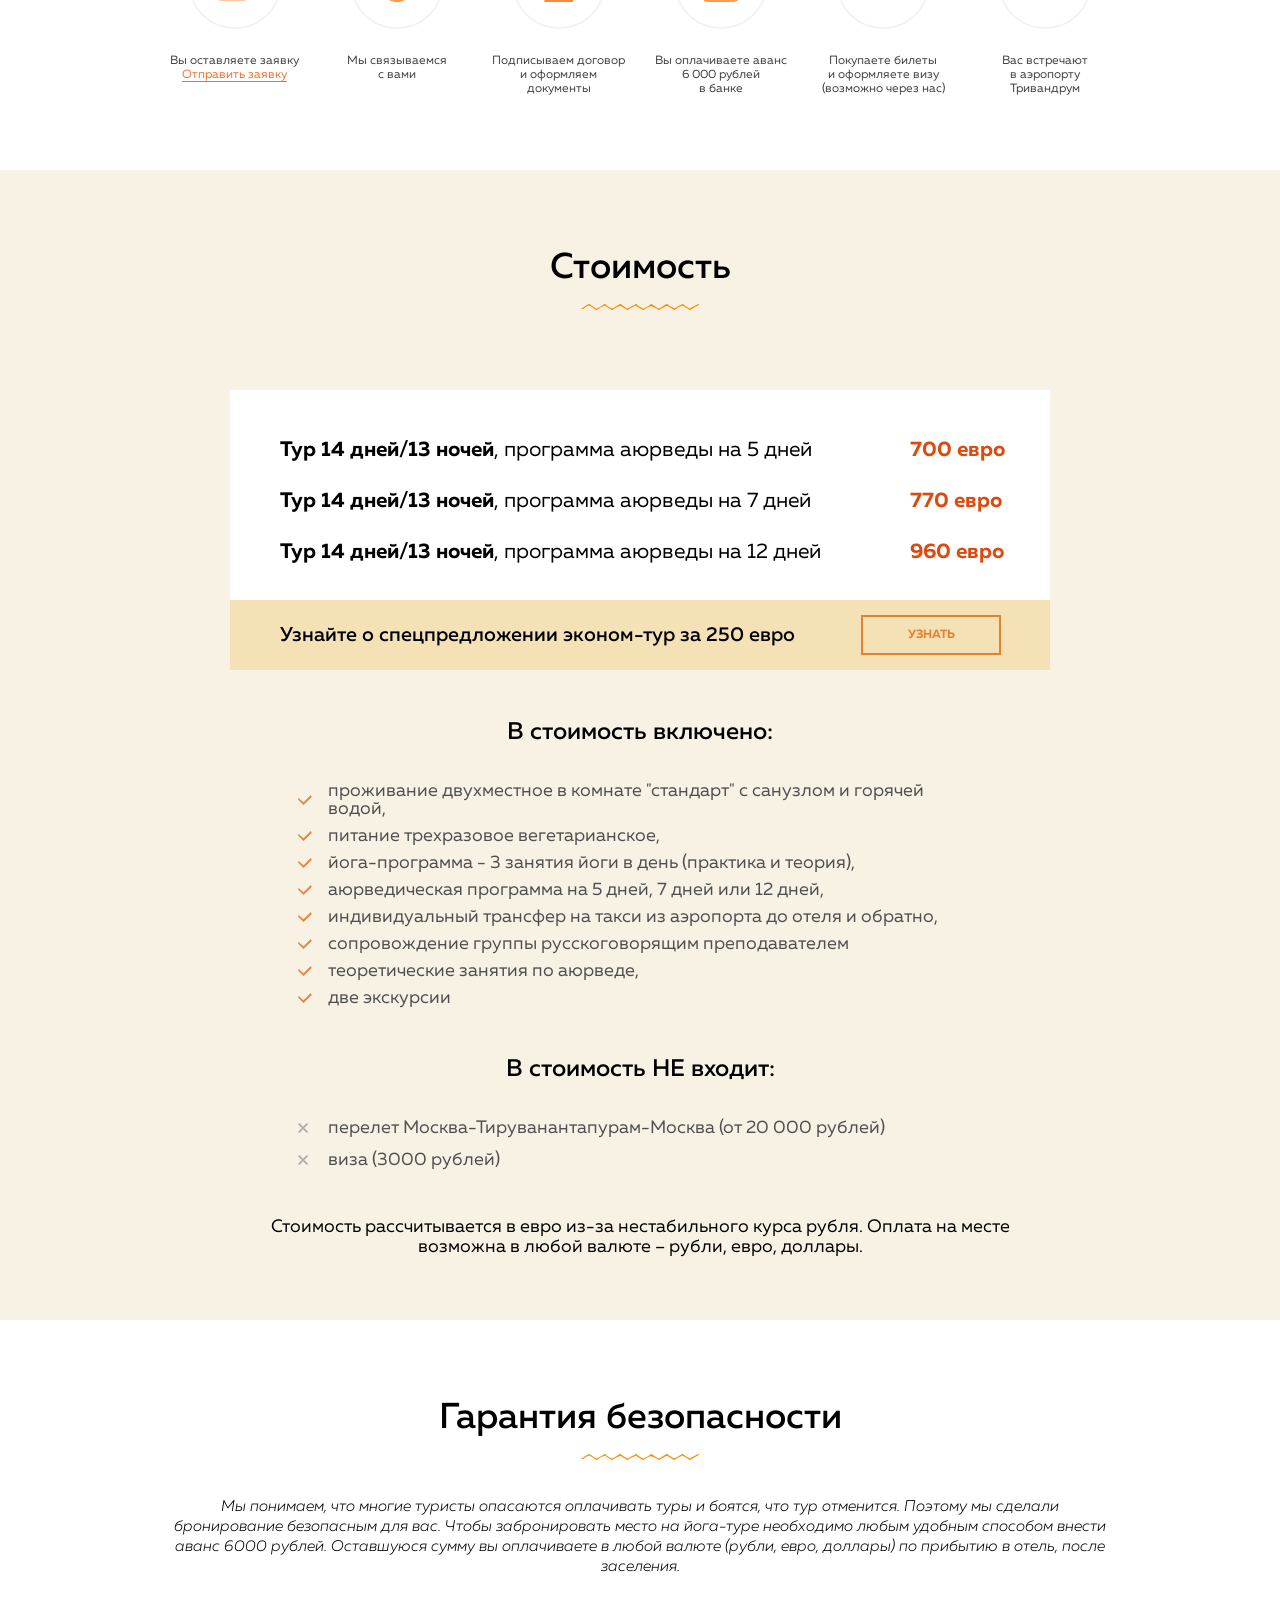
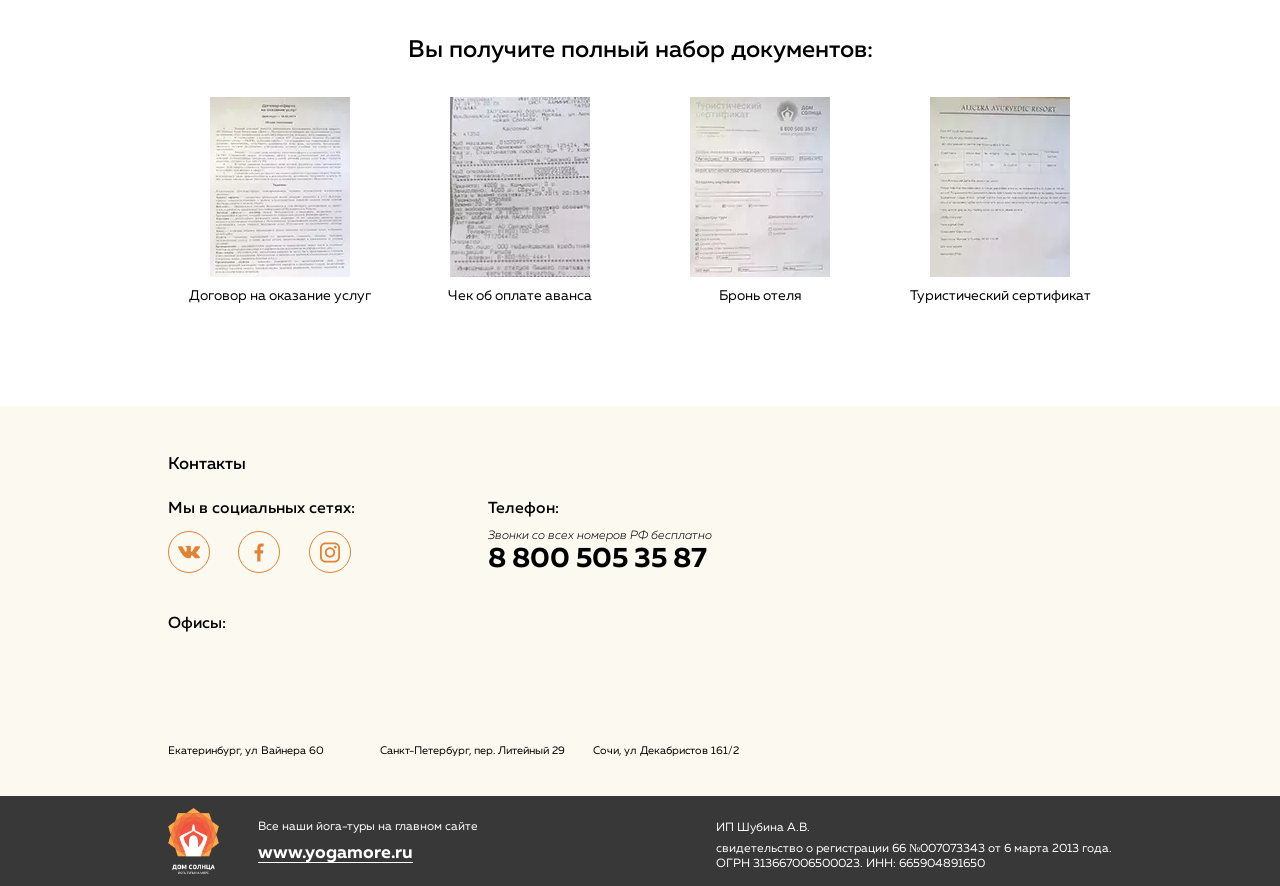
==== commit 055aab90: "change media" ====
--- a/Centeryoga/index.html
+++ b/Centeryoga/index.html
@@ -1,235 +1 @@
-<!DOCTYPE html>
-<html lang="ru">
-<head>
-	<meta charset="UTF-8">
-	<title>Yoga</title>
-	
-	<link href="https://fonts.googleapis.com/css?family=Roboto+Slab:300,400,700&amp;subset=cyrillic-ext" rel="stylesheet">
-	<link rel="stylesheet" href="css/bootstrap-grid.min.css">
-	<link rel="stylesheet" href="css/style.css">
-</head>
-<body>
-	<header>
-		<div class="container">
-			<nav>
-				<ul>
-					<li><a href="#about">О нас</a></li>
-					<li><a href="#photo">Фото</a></li>
-					<li><a href="#price">Стоимость</a></li>
-					<li><a href="#contacts">Контакты</a></li>
-				</ul>
-			</nav>
-		</div>
-	</header>
-	<div class="main">
-		<div class="container">
-			<div class="row">
-				<div class="col-12">
-					<div class="main-block">
-						<div class="main-block-link">
-							Travel.org							
-						</div>
-						<div class="main-block-title">
-							йога-туры в индию
-						</div>
-						<div class="main-block-descr">
-							океан / йога / путешествия / аюрведа
-						</div>
-					</div>
-				</div>
-			</div>
-		</div>
-	</div>
-	<div class="content">
-		<div class="container" id="about">
-			<div class="info" >
-				<div class="info-header">
-					<div class="info-header-tab">Лечение</div>
-					<div class="info-header-tab">Отдых</div>
-					<div class="info-header-tab">Природа</div>
-					<div class="info-header-tab">Йога</div>
-				</div>
-				<div class="info-tabcontent fade">
-					<div class="description">
-						<div class="description-title">Здоровый позвоночник</div>
-						<div class="description-text">Йога, массажи и плавание в море - помогут уставшей спине! Индийские йоги считали, что здоровье человека можно определить по тому, насколько здоров и гибок у него позвоночник.<br> Интересно, что бы древние йоги сказали, глядя на современного человека, который уже со школьного возраста мучается болями в спине, работает подолгу в неудобных сидячих позах и не умеет расслабляться, имеет искривление, которое в итоге приведет к болезням других органов? Йоги сказали бы – займись собой и срочно!
-						</div>
-						<div class="description-btn">
-							Узнать подробнее
-						</div>
-					</div>
-					<div class="photo">
-						<img src="img/massage.jpg" alt="Massage">
-					</div>
-				</div>
-				<div class="info-tabcontent fade">
-					<div class="description">
-						<div class="description-title">Антистресс</div>
-						<div class="description-text">Аюрведа и йога утверждают, что главным источником здоровья нашего организма является здоровый ум. Программа «Антистресс» сначала убирает последствия стресса на физическом уровне, потом помогает избавиться от негативных и навязчивых мыслей, затем повышает общий уровень энергии.<br> Вы наконец вспомните ощущение "свободной головы", ощутите прилив физических сил и вспомните, что такое счастье.</div>
-						<div class="description-btn">
-							Узнать подробнее
-						</div>
-					</div>
-					<div class="photo">
-						<img src="img/sunset.jpg" alt="sunset">
-					</div>
-				</div>
-				<div class="info-tabcontent fade">
-					<div class="description">
-						<div class="description-title">Восстановление</div>
-						<div class="description-text">Стрессы, жизнь в условиях города, плохая экология, загрязненные продукты и вода, напряженный ритм жизни - все это день ото дня отбирает у нас молодость и хорошее здоровье.<br> Одним кремом для лица не решить проблему омоложения организма, когда тебе за 40. Согласны?</div>
-						<div class="description-btn">
-							Узнать подробнее
-						</div>
-					</div>
-					<div class="photo">
-						<img src="img/sunrise.jpg" alt="sunrise">
-					</div>
-				</div>
-				<div class="info-tabcontent fade">
-					<div class="description">
-						<div class="description-title">Йога и аюрведа</div>
-						<div class="description-text">Несколько лет назад мы разработали специальные программы по йоге и аюрведе - и мы поняли, что они отлично работают - на опыте 530 наших туристов! В каждой из этих программ есть одна цель, на достижение которой будут направлены и асаны, и дыхательные практики, и медитации, и аюрведические процедуры, будут читаться лекции по этой теме. <br>Йога и аюрведа - два сильных война, которые сообща будут бороться с проблемами и болезнями.</div>
-						<div class="description-btn">
-							Узнать подробнее
-						</div>
-					</div>
-					<div class="photo">
-						<img src="img/yoga.jpg" alt="yoga">
-					</div>
-				</div>
-			</div>
-			<div class="timer">
-				<div class="timer-title">Успей забронировать место со скидкой</div>
-				<div class="timer-action">
-					До конца акции осталось
-				</div>
-				<div class="timer-numbers" id="timer">
-					<span class="hours">00</span>ч
-					<span>:</span>
-					<span class="minutes">00</span>м
-					<span>:</span>
-					<span class="seconds">00</span>с
-				</div>
-			</div>
-			<button class="more"> Узнать больше</button>
-			<div class="slider" id="photo">
-				<div class="slider-title">Фото с наших поездок
-				</div>
-				<div class="wrap">
-
-					<div class="slider-item fade">
-						<img src="img/slider_1.jpg" alt="slider">
-					</div>
-					<div class="slider-item fade">
-						<img src="img/slider_2.jpg" alt="slider">
-					</div>
-					<div class="slider-item fade">
-						<img src="img/slider_3.jpg" alt="slider">
-					</div>
-					<div class="slider-item fade">
-						<img src="img/slider_4.jpg" alt="slider">
-					</div>
-
-					<div class="prev"><div class="arrow-left"></div></div>
-					<div class="next"><div class="arrow-right"></div></div>
-				</div>
-				<div class="slider-dots">
-					<div class="dot dot-active"></div>
-					<div class="dot"></div>
-					<div class="dot"></div>
-					<div class="dot"></div>
-				</div>
-			</div>
-			<div class="counter" id="price">
-				<div class="counter-title">Рассчитайте стоимость вашего отдыха
-				</div>
-				<div class="counter-block">
-					<div class="counter-block-option">Количество людей</div>
-					<input type="number" min="1" step="1" class="counter-block-input">
-				</div>
-				<div class="counter-block">
-					<div class="counter-block-option">На сколько дней</div>
-					<input type="number" min="1" step="1" class="counter-block-input">
-				</div>
-				<div class="counter-block">
-					<div class="counter-block-option">Выберете базу</div>
-					<select name="place" id="select">
-						<option id="mumbai" value="1">Индия, Мумбай</option>
-						<option id="kerala" value="1.5">Индия, Керала</option>
-						<option id="varanasi" value="1.8">Индия, Варанаси</option>
-					</select>
-				</div>
-				<div class="counter-total">
-					Общая сумма<br>
-					<span id="total">20456</span>
-				</div>
-			</div>
-			<div class="contact" id="contacts">
-				<div class="contact-img">
-					<img src="img/letter.png" alt="letter">
-				</div>
-				<div class="contact-form">
-					<div class="contact-form-title">
-						Мы с вами свяжемся
-					</div>
-					<form id="form">
-						<input required type="email" placeholder="Ваша почта">
-						<input required type="tel" placeholder="Ваш телефон">
-						<button type="submit">Отправить</button>
-					</form>
-				</div>
-			</div>
-		</div>
-		<footer>
-			<div class="container">
-				<div class="social">
-					<div class="social-block">
-						<a href="#">
-						<img src="logo/twitter-logo-silhouette.svg" alt="">
-						</a>
-					</div>
-					<div class="social-block">
-						<a href="#">
-						<img src="logo/facebook-logo.svg" alt="">
-						</a>
-					</div>
-					<div class="social-block">
-						<a href="#">
-						<img src="logo/instagram-social-network-logo-of-photo-camera.svg" alt="">
-						</a>
-					</div>
-					<div class="social-block">
-						<a href="#">
-						<img src="logo/pinterest-logo.svg" alt="">
-						</a>
-					</div>
-				</div>
-			</div>
-		</footer>
-	</div>
-	<div class="overlay fade">
-	 		<div class="popup">
-				<div class="popup-close">&times;</div>
-				<div class="popup-title">
-				Форма обратной связи</div>
-					<div class="popup-form">	
-						<form action="#" class="main-form">
-							<div class="popup-form-header">
-								Узнайте больше о своём отдыхе
-							</div>
-								<label class="popup-form__label" for="phone">
-								Введите ваш номер телефона:
-								</label>
-								<input class="popup-form__input" name="phone" type="tel" required placeholder="+7(978) 973 33 45">
-								<button class="button popup-form__btn">
-									Оставить заявку!
-								</button>
-						</form>
-					</div>
-	 		</div>
-	</div>
-
-	<script src="js/script.js"></script>
-</body>
-</html>+<!DOCTYPE html><html lang="ru"><head> <meta charset="UTF-8"> <meta name="viewport" content="width=device-width, initial-scale=1.0"> <meta http-equiv="X-UA-Compatible" content="ie=edge"><link rel="stylesheet" href="css/libcss/swiper.min.css"><link rel="preload" href="css/main.css" as="style" onload="this.rel='stylesheet'"><link rel="stylesheet" href="css/libcss/animate.css"><link rel="stylesheet" href="css/libcss/reset.css"><title>Document</title></head><body> <main class="main"> <section class="main-information"> <header class="header header_top"> <div class="container"> <div class="header-wrapper header-wrapper_top"> <div class="logo-block"> <a href="index.html"> <div class="logo"></div></a> </div><div class="phone-block"> <p class="phone-block__text">бесплатный звонок по России</p><a href="tel:+78005053587" class="phone-block__link">8 (800) 505-35-87</a> </div></div></div></header> <div class="information information_top"> <div class="container"> <div class="information-wrapper"> <div class="main-title-block"> <h1 class="main-title-block__title wow fadeIn" data-wow-duration="1s" data-wow-delay="1s"> йога-туры в Индию </h1> </div><div class="main-tags-block main-tags-block_top"> <p class="main-tags-block__tags wow fadeIn" data-wow-duration="1s" data-wow-delay="1.7s"> океан / йога / путешествия / аюрведа </p></div><div class="main-description-block main-description-block_top"> <p class="main-description-block__description wow fadeIn" data-wow-duration="1s" data-wow-delay="2.4s"> Индия, штат Керала, побережье океана </p></div><div class="main-button-block information-button-block main-button-block_top"> <button class="button button_main wow fadeIn" data-wow-duration="1s" data-wow-delay="3.1s">ПОДАТЬ ЗАЯВКУ</button> </div><div class="feedback-icons-block feedback-icons-block_top"> <a href="#" class="feedback-icons-block__link wow fadeIn" data-wow-duration="0.4s" data-wow-delay="3.5s"> <div class="fb-icon fb-icon_vk"></div></a> <a href="#" class="feedback-icons-block__link wow fadeIn" data-wow-duration="0.4s" data-wow-delay="3.8s"> <div class="fb-icon fb-icon_fcb"></div></a> <a href="#" class="feedback-icons-block__link wow fadeIn" data-wow-duration="0.4s" data-wow-delay="4.1s"> <div class="fb-icon fb-icon_inst"></div></a> </div></div></div></div></section> <section class="about"> <div class="container"> <div class="about-wrapper about-wrapper_top"> <div class="about-image-block"> <div class="about-image-block__image"></div></div><div class="about-text-block about-text-block_md"> <div class="about-text-block__title-wrapper"> <h2 class="about-text-block__title"> Что такое<br><span class="about-text-block__title-span">йога-тур?</span> </h2> </div><div class="about-text-block__description-wrapper"> <p class="about-text-block__description"> Йога-тур – это новый вид туризма, когда с<br>путешествием в другую страну сочетаются занятия<br>по йоге. Вы отдыхаете на море, посещаете<br>интересные места, несколько раз в день<br>занимаетесь йогой и проводите отпуск в<br>интересной компании. Теперь отдых стал<br>интересным и полезным для тела и души. </p></div><div class="about-text-block__tags-wrapper"> <div class="about-text-block__tag about-text-block_tag-1"><span class="about-text-block__tag-span">йога</span></div><div class="about-text-block__tag about-text-block_tag-2"><span class="about-text-block__tag-span">море</span></div><div class="about-text-block__tag about-text-block_tag-3"><span class="about-text-block__tag-span">путешествие</span></div></div></div></div></div></section> <section class="reasons"> <div class="container"> <div class="page-title-block page-title-block_top page-title-block_bottom page-title-block_md page-title-block_sm"> <h2 class="page-title-block__title page-title-block_title_md page-title-block_title_sm"> 5 причин поехать в йога-тур </h2> <div class="page-title-block__underline"></div></div><div class="reasons-wrapper"> <div class="reasons-group reasons-group_lg reasons-group_1"> <div class="reason reason_1"> <span class="reason__text"> Провести отпуск нестандартно<br>и интересно </span> </div><div class="reason reason_2"> <span class="reason__text"> Погрузиться в культуру<br>Индии и узнать страну изнутри </span> </div><div class="reason reason_3"> <span class="reason__text"> Улучшить здоровье </span> </div></div><div class="reasons-group reasons-group_lg reasons-group_2"> <div class="reason reason_4"> <span class="reason__text"> Избавиться от стрессов<br>и «перезагрузиться» </span> </div><div class="reason reason_5"> <span class="reason__text"> Отдохнуть в хорошей компании,<br>найти единомышленников </span> </div></div><div class="reasons-group reasons-group_sm"> <div class="reason reason_1"> <span class="reason__text"> Провести отпуск нестандартно<br>и интересно </span> </div><div class="reason reason_2"> <span class="reason__text"> Погрузиться в культуру<br>Индии и узнать страну изнутри </span> </div><div class="reason reason_3"> <span class="reason__text"> Улучшить здоровье </span> </div><div class="reason reason_4"> <span class="reason__text"> Избавиться от стрессов<br>и «перезагрузиться» </span> </div><div class="reason reason_5"> <span class="reason__text"> Отдохнуть в хорошей компании,<br>найти единомышленников </span> </div></div></div></div></section> <section class="expectations"> <div class="container"> <div class="page-title-block page-title-block_top page-title-block_md page-title-block_sm"> <h2 class="page-title-block__title page-title-block_title_md page-title-block_title_sm"> Что меня ждет в путешествии? </h2> <div class="page-title-block__underline"></div></div></div><div class="container-full"> <div class="stock-slider-block"> <div class="swiper-wrapper stock-slider-wrapper"> <div class="swiper-slide stock-slide expectations-slide_1"> <div class="stock-slide__gray-wrapper"> <div class="stock-slide__text-wrapper"> <h2 class="stock-slide__title">занятия йогой</h2> <p class="stock-slide__description">Всем, кто практикует йогу, рано или поздно захочется<br>побывать в Индии - в далекой и загадочной стране,<br>где и родилась эта наука о теле и душе. </p></div></div></div><div class="swiper-slide stock-slide expectations-slide_2"> <div class="stock-slide__gray-wrapper"> <div class="stock-slide__text-wrapper"> <h2 class="stock-slide__title">аюрведическое лечение</h2> <p class="stock-slide__description">Всем, кто практикует йогу, рано или поздно захочется<br>побывать в Индии - в далекой и загадочной стране,<br>где и родилась эта наука о теле и душе. </p></div></div></div><div class="swiper-slide stock-slide expectations-slide_3"> <div class="stock-slide__gray-wrapper"> <div class="stock-slide__text-wrapper"> <h2 class="stock-slide__title">отдых на пляже</h2> <p class="stock-slide__description">Всем, кто практикует йогу, рано или поздно захочется<br>побывать в Индии - в далекой и загадочной стране,<br>где и родилась эта наука о теле и душе. </p></div></div></div></d> </div></div></section> <section class="schedule"> <div class="container"> <div class="page-title-block page-title-block_top page-title-block_md page-title-block_sm"> <h2 class="page-title-block__title page-title-block_title_md page-title-block_title_sm"> Расписание йога-туров </h2> <div class="page-title-block__underline"></div></div><div class="schedule-variants-block"> <div class="schedule-variants-wrapper"> <div class="schedule-variants-group"> <div class="schedule-variant"> <div class="schedule-variant__text-block"> <div class="schedule-variant__date-wrapper"><span class="schedule-variant__date">5-18 октября</span></div><div class="schedule-variant__title-wrapper"> <h2 class="schedule-variant__title">"Снижение веса"</h2> </div><div class="schedule-variant__link-wrapper"><a href="#" class="schedule-variant__link">Читать подробнее</a></div></div><div class="main-button-block schedule-button_top"> <button class="button button_schedule"><a href="#" class="button__link">ОСТАВИТЬ ЗАЯВКУ</a></button> </div></div><div class="schedule-variant"> <div class="schedule-variant__text-block"> <div class="schedule-variant__date-wrapper"><span class="schedule-variant__date">1-12 ноября</span></div><div class="schedule-variant__title-wrapper"> <h2 class="schedule-variant__title">"Йога"</h2> </div><div class="schedule-variant__link-wrapper"><a href="#" class="schedule-variant__link">Читать подробнее</a></div></div><div class="main-button-block schedule-button_top"> <button class="button button_schedule"><a href="#" class="button__link">ОСТАВИТЬ ЗАЯВКУ</a></button> </div></div><div class="schedule-variant"> <div class="schedule-variant__text-block"> <div class="schedule-variant__date-wrapper"><span class="schedule-variant__date">19-28 ноября</span></div><div class="schedule-variant__title-wrapper"> <h2 class="schedule-variant__title">"Йога+"</h2> </div><div class="schedule-variant__link-wrapper"><a href="#" class="schedule-variant__link">Читать подробнее</a></div></div><div class="main-button-block schedule-button_top"> <button class="button button_schedule"><a href="#" class="button__link">ОСТАВИТЬ ЗАЯВКУ</a></button> </div></div><div class="schedule-variant"> <div class="schedule-variant__text-block"> <div class="schedule-variant__date-wrapper"><span class="schedule-variant__date">1-16 декабря</span></div><div class="schedule-variant__title-wrapper"> <h2 class="schedule-variant__title">"Разгрузка"</h2> </div><div class="schedule-variant__link-wrapper"><a href="#" class="schedule-variant__link">Читать подробнее</a></div></div><div class="main-button-block schedule-button_top"> <button class="button button_schedule"><a href="#" class="button__link">ОСТАВИТЬ ЗАЯВКУ</a></button> </div></div></div><div class="schedule-variants-group"> <div class="schedule-variant"> <div class="schedule-variant__text-block"> <div class="schedule-variant__date-wrapper"><span class="schedule-variant__date">20-31 декабря</span></div><div class="schedule-variant__title-wrapper"> <h2 class="schedule-variant__title">"Отдых"</h2> </div><div class="schedule-variant__link-wrapper"><a href="#" class="schedule-variant__link">Читать подробнее</a></div></div><div class="main-button-block schedule-button_top"> <button class="button button_schedule"><a href="#" class="button__link">ОСТАВИТЬ ЗАЯВКУ</a></button> </div></div><div class="schedule-variant"> <div class="schedule-variant__text-block"> <div class="schedule-variant__date-wrapper"><span class="schedule-variant__date">1-11 января</span></div><div class="schedule-variant__title-wrapper"> <h2 class="schedule-variant__title">"Отдых VIP"</h2> </div><div class="schedule-variant__link-wrapper"><a href="#" class="schedule-variant__link">Читать подробнее</a></div></div><div class="main-button-block schedule-button_top"> <button class="button button_schedule"><a href="#" class="button__link">ОСТАВИТЬ ЗАЯВКУ</a></button> </div></div><div class="schedule-variant"> <div class="schedule-variant__text-block"> <div class="schedule-variant__date-wrapper"><span class="schedule-variant__date">20-31 января</span></div><div class="schedule-variant__title-wrapper"> <h2 class="schedule-variant__title">"Отдых VIP+"</h2> </div><div class="schedule-variant__link-wrapper"><a href="#" class="schedule-variant__link">Читать подробнее</a></div></div><div class="main-button-block schedule-button_top"> <button class="button button_schedule"><a href="#" class="button__link">ОСТАВИТЬ ЗАЯВКУ</a></button> </div></div><div class="schedule-variant"> <div class="schedule-variant__text-block"> <div class="schedule-variant__date-wrapper"><span class="schedule-variant__date">1-12 февраля</span></div><div class="schedule-variant__title-wrapper"> <h2 class="schedule-variant__title">"Йога Старт"</h2> </div><div class="schedule-variant__link-wrapper"><a href="#" class="schedule-variant__link">Читать подробнее</a></div></div><div class="main-button-block schedule-button_top"> <button class="button button_schedule"><a href="#" class="button__link">ОСТАВИТЬ ЗАЯВКУ</a></button> </div></div></div></div></div></div></section> <section class="programm"> <div class="container"> <div class="page-title-block page-title-block_top page-title-block_md page-title-block_sm"> <h2 class="page-title-block__title page-title-block_title_md page-title-block_title_sm"> Программа </h2> <div class="page-title-block__underline"></div></div></div><div class="container-full"> <div class="stock-slider-block"> <div class="swiper-wrapper stock-slider-wrapper"> <div class="swiper-slide stock-slide programm-slide_1"> <div class="stock-slide__gray-wrapper"> <div class="stock-slide__text-wrapper"> <h2 class="stock-slide__title">3 день</h2> <p class="stock-slide__description"> Знакомство с местным населением, трансфер до йога-центра,<br>знакомство, обзорная прогулка по Варкале,<br>индивидуальная консультация врача-аюрведиста. </p></div></div></div><div class="swiper-slide stock-slide programm-slide_2"> <div class="stock-slide__gray-wrapper"> <div class="stock-slide__text-wrapper"> <h2 class="stock-slide__title">1 день</h2> <p class="stock-slide__description"> Экскурсия в Тривандрум, трансфер до йога-центра,<br>знакомство, обзорная прогулка по Варкале,<br>индивидуальная консультация врача-аюрведиста. </p></div></div></div><div class="swiper-slide stock-slide programm-slide_3"> <div class="stock-slide__gray-wrapper"> <div class="stock-slide__text-wrapper"> <h2 class="stock-slide__title">2 день</h2> <p class="stock-slide__description"> Экскурсия по Тривандруму, трансфер до йога-центра,<br>знакомство, обзорная прогулка по Варкале,<br>индивидуальная консультация врача-аюрведиста. </p></div></div></div></div></div></div></section> <section class="aurveda"> <div class="container-aurveda"> <div class="page-title-block page-title-block_top page-title-block_md page-title-block_sm"> <h2 class="page-title-block__title page-title-block_title_md page-title-block_title_sm"> Что такое аюрведа? </h2> <div class="page-title-block__underline"></div></div><div class="aurveda-text-block"> <p class="aurveda-text-block__text"> Аюрведа - это древнейшая медицинская наука в мире, колоссальная технология восстановления сил,<br>красоты и здоровья. Она зародилась на юге Индии 5000 лет назад и сейчас широко распространилась<br>по миру. </p><p class="aurveda-text-block__text"> Аюрведа в последнее время стремительно набирает популярность в России и во всем мире.<br>Аюрведа лечит весь организм в целом, восстанавливает нарушенный баланс между его частями, удаляя<br>саму причину болезни. Цель аюрведического метода лечения - укрепление иммунной системы организма,<br>профилактика и лечение заболеваний с помощью натуральных лекарств, не имеющих побочных эффектов. </p></div><div class="aurveda-programs aurveda-programs_top"> <div class="programs-title-block"> <h2 class="programs-title-block__title"> Программа аюрведы на 5 дней, 7 дней или 12 дней: </h2> </div><div class="programs-wrapper programs-wrapper_top"> <div class="aurveda-program aurveda-program_program-1"> <div class="aurveda-program__text-wrapper"> <p class="aurveda-program__text"> индивидуальная консультация врача-аювредиста<br>с переводом на русский язык,индивидуальное<br>наблюдение за курсом лечения врачом-аюрведистом </p></div></div><div class="aurveda-program aurveda-program_program-2"> <div class="aurveda-program__text-wrapper"> <p class="aurveda-program__text"> масляный массаж всего тела ежедневно<br>(60 минут) в 2 руки или в 4 руки </p></div></div><div class="aurveda-program aurveda-program_program-3"> <div class="aurveda-program__text-wrapper"> <p class="aurveda-program__text"> две аюрведические процедуры ежедневно<br>по Вашему индивидуальному курсу лечения </p></div></div><div class="aurveda-program aurveda-program_program-4"> <div class="aurveda-program__text-wrapper"> <p class="aurveda-program__text"> все медицинские препараты и масла в ходе<br>процедур, одежда для процедур </p></div></div><div class="aurveda-program aurveda-program_program-5"> <div class="aurveda-program__text-wrapper"> <p class="aurveda-program__text"> итоговая консультация врача-аюрведиста<br>с планом продолжения приема препаратов дома,<br>рекомендаций по диете </p></div></div></div></div><div class="aurveda-center aurveda-center_top"> <div class="aurveda-center-wrapper"> <div class="center-text-block center-text-block_top"> <div class="center-text-block__title-wrapper"> <h2 class="center-text-block__title"> Аюрведический центр </h2> </div><div class="center-text-block__extra-wrapper"> <p class="center-text-block__extra"> Индия, штат Керала, город Варкала </p></div><div class="center-text-block__description-wrapper"> <p class="center-text-block__description"> Мы будем жить не просто в отеле, а в специализированном аюрведическом<br>центре «Алисера». Здесь все проходят лечение или занимаются йогой – это<br>тихое и закрытое для посторонних отдыхающих людей местечко. </p><p class="center-text-block__description"> Центр находится на первой пляжной линии в зеленом и спокойном месте,<br>поодаль от шумных баров и магазинов. </p><p class="center-text-block__description"> Этот аюрведический центр уже 5 лет администрируют русские специалисты -<br>это значит, что они стараются обеспечить сервис на уровне, привычном<br>русскому туристу. Вас не шокирует грязь и антисанитария Индии,которой<br>многие боятся, не будет недопониманий с персоналом, еда будет адаптирована<br>для привычного вкуса русского туриста и т.д. В центре постоянно есть<br>переводчик с английского на русский язык. Отдыхают здесь в основном гости<br>из России – поэтому всегда можно найти интересное общение, если вы<br>приехали один или маленькой компанией. </p></div><div class="center-text-block__benefits-wrapper center-text-block__benefits-wrapper_top"> <div class="center-text-block__benefits-group-1"> <div class="center-text-block__benefit"> <p class="center-text-block__benefit-text"> комнаты категории «стандарт»<br>и «повышенной комфортности» с<br>санузлом и горячей водой </p></div><div class="center-text-block__benefit"> <p class="center-text-block__benefit-text"> собственная территория с<br>пальмами, гамаками и зонами для<br>отдыха </p></div><div class="center-text-block__benefit"> <p class="center-text-block__benefit-text"> бассейн </p></div><div class="center-text-block__benefit"> <p class="center-text-block__benefit-text"> крытый зал для йоги </p></div><div class="center-text-block__benefit"> <p class="center-text-block__benefit-text"> вегетарианское аюрведическое<br>кафе </p></div><div class="center-text-block__benefit"> <p class="center-text-block__benefit-text"> аюрведические кабинеты </p></div><div class="center-text-block__benefit"> <p class="center-text-block__benefit-text"> собественный пляж </p></div></div><div class="center-text-block__benefits-group-2"> <div class="center-text-block__benefit"> <p class="center-text-block__benefit-text"> Wi-Fi на всей территории<br>бесплатно </p></div><div class="center-text-block__benefit"> <p class="center-text-block__benefit-text"> русскоговорящий<br>администратор </p></div><div class="center-text-block__benefit"> <p class="center-text-block__benefit-text"> туристический офис - билеты,<br>экскурсии и т.д. </p></div><div class="center-text-block__benefit"> <p class="center-text-block__benefit-text"> круглосуточно врач </p></div><div class="center-text-block__benefit"> <p class="center-text-block__benefit-text"> аренда скутеров </p></div><div class="center-text-block__benefit"> <p class="center-text-block__benefit-text"> заказ такси </p></div><div class="center-text-block__benefit"> <p class="center-text-block__benefit-text"> сейф </p></div></div></div></div></div></div></div></section> <section class="instructors"> <div class="container"> <div class="page-title-block page-title-block_top page-title-block_md page-title-block_sm"> <h2 class="page-title-block__title page-title-block_title_md page-title-block_title_sm"> Инструкторы </h2> <div class="page-title-block__underline"></div></div><div class="swiper-container instructors-slider-block instructors-slider-block-1_bottom"> <div class="swiper-wrapper instructors-slider-wrapper"> <div class="swiper-slide instructors-slide instructors-slide_1"> <div class="instructors-slide__content-wrapper"> <div class="instructors-slide__name"> <div class="instructors-slide__title-wrapper"> <h2 class="instructors-slide__title"> Юлия Ухваткина </h2> </div><div class="instructors-slide__profession-wrapper"> <p class="instructors-slide__profession"> Хатха-йога<br>Шри-шри йога </p></div></div><div class="instructors-slide__description-wrapper"> <p class="instructors-slide__description"> Международный индийский сертификат учителя йоги: VED VIGNAN<br>MAHA VIDYA PEETH.<br>Ежегодно проходит курсы повышения квалификации в России и в<br>Индии.<br>Переводчик с английского языка. </p></div></div></div><div class="swiper-slide instructors-slide instructors-slide_2"> <div class="instructors-slide__content-wrapper"> <div class="instructors-slide__name"> <div class="instructors-slide__title-wrapper"> <h2 class="instructors-slide__title"> Сем Джон </h2> </div><div class="instructors-slide__profession-wrapper"> <p class="instructors-slide__profession"> Индия. Шри-шри йога.<br>Курс «Счастье» </p></div></div><div class="instructors-slide__description-wrapper"> <p class="instructors-slide__description"> Более 10 лет ведет тренинги по йоге по всей Индии.<br>С 2009-го года преподаватель международного фонда Art of<br>living.<br>Обучает пранаяме, дыхательным техникам и медитации.<br>Читает лекции о теории и философии йоги. </p></div></div></div><div class="swiper-slide instructors-slide instructors-slide_1"> <div class="instructors-slide__content-wrapper"> <div class="instructors-slide__name"> <div class="instructors-slide__title-wrapper"> <h2 class="instructors-slide__title"> Юлия Ухваткина </h2> </div><div class="instructors-slide__profession-wrapper"> <p class="instructors-slide__profession"> Хатха-йога<br>Шри-шри йога </p></div></div><div class="instructors-slide__description-wrapper"> <p class="instructors-slide__description"> Международный индийский сертификат учителя йоги: VED VIGNAN<br>MAHA VIDYA PEETH.<br>Ежегодно проходит курсы повышения квалификации в России и в<br>Индии.<br>Переводчик с английского языка. </p></div></div></div><div class="swiper-slide instructors-slide instructors-slide_2"> <div class="instructors-slide__content-wrapper"> <div class="instructors-slide__name"> <div class="instructors-slide__title-wrapper"> <h2 class="instructors-slide__title"> Сем Джон </h2> </div><div class="instructors-slide__profession-wrapper"> <p class="instructors-slide__profession"> Индия. Шри-шри йога.<br>Курс «Счастье» </p></div></div><div class="instructors-slide__description-wrapper"> <p class="instructors-slide__description"> Более 10 лет ведет тренинги по йоге по всей Индии.<br>С 2009-го года преподаватель международного фонда Art of<br>living.<br>Обучает пранаяме, дыхательным техникам и медитации.<br>Читает лекции о теории и философии йоги. </p></div></div></div><div class="swiper-slide instructors-slide instructors-slide_1"> <div class="instructors-slide__content-wrapper"> <div class="instructors-slide__name"> <div class="instructors-slide__title-wrapper"> <h2 class="instructors-slide__title"> Юлия Ухваткина </h2> </div><div class="instructors-slide__profession-wrapper"> <p class="instructors-slide__profession"> Хатха-йога<br>Шри-шри йога </p></div></div><div class="instructors-slide__description-wrapper"> <p class="instructors-slide__description"> Международный индийский сертификат учителя йоги: VED VIGNAN<br>MAHA VIDYA PEETH.<br>Ежегодно проходит курсы повышения квалификации в России и в<br>Индии.<br>Переводчик с английского языка. </p></div></div></div></div><div class="instructors-pagination swiper-pagination"></div></div><div class="swiper-container instructors-slider-block-2"> <div class="swiper-wrapper instructors-slider-wrapper"> <div class="swiper-slide instructors-slide_slider-2 instructors-slide_4"> <div class="instructors-slide__content-wrapper"> <div class="instructors-slide__name"> <div class="instructors-slide__title-wrapper"> <h2 class="instructors-slide__title"> Сем Джон </h2> </div><div class="instructors-slide__profession-wrapper"> <p class="instructors-slide__profession"> Индия. Шри-шри йога.<br>Курс «Счастье» </p></div></div><div class="instructors-slide__description-wrapper"> <p class="instructors-slide__description"> Более 10 лет ведет тренинги по йоге по всей Индии.<br>С 2009-го года преподаватель международного фонда Art of<br>living.<br>Обучает пранаяме, дыхательным техникам и медитации.<br>Читает лекции о теории и философии йоги. </p></div></div></div><div class="swiper-slide instructors-slide_slider-2 instructors-slide_3"> <div class="instructors-slide__content-wrapper"> <div class="instructors-slide__name"> <div class="instructors-slide__title-wrapper"> <h2 class="instructors-slide__title"> Юлия Ухваткина </h2> </div><div class="instructors-slide__profession-wrapper"> <p class="instructors-slide__profession"> Хатха-йога<br>Шри-шри йога </p></div></div><div class="instructors-slide__description-wrapper"> <p class="instructors-slide__description"> Международный индийский сертификат учителя йоги: VED VIGNAN<br>MAHA VIDYA PEETH.<br>Ежегодно проходит курсы повышения квалификации в России и в<br>Индии.<br>Переводчик с английского языка. </p></div></div></div><div class="swiper-slide instructors-slide_slider-2 instructors-slide_4"> <div class="instructors-slide__content-wrapper"> <div class="instructors-slide__name"> <div class="instructors-slide__title-wrapper"> <h2 class="instructors-slide__title"> Сем Джон </h2> </div><div class="instructors-slide__profession-wrapper"> <p class="instructors-slide__profession"> Индия. Шри-шри йога.<br>Курс «Счастье» </p></div></div><div class="instructors-slide__description-wrapper"> <p class="instructors-slide__description"> Более 10 лет ведет тренинги по йоге по всей Индии.<br>С 2009-го года преподаватель международного фонда Art of<br>living.<br>Обучает пранаяме, дыхательным техникам и медитации.<br>Читает лекции о теории и философии йоги. </p></div></div></div><div class="swiper-slide instructors-slide_slider-2 instructors-slide_3"> <div class="instructors-slide__content-wrapper"> <div class="instructors-slide__name"> <div class="instructors-slide__title-wrapper"> <h2 class="instructors-slide__title"> Юлия Ухваткина </h2> </div><div class="instructors-slide__profession-wrapper"> <p class="instructors-slide__profession"> Хатха-йога<br>Шри-шри йога </p></div></div><div class="instructors-slide__description-wrapper"> <p class="instructors-slide__description"> Международный индийский сертификат учителя йоги: VED VIGNAN<br>MAHA VIDYA PEETH.<br>Ежегодно проходит курсы повышения квалификации в России и в<br>Индии.<br>Переводчик с английского языка. </p></div></div></div><div class="swiper-slide instructors-slide_slider-2 instructors-slide_4"> <div class="instructors-slide__content-wrapper"> <div class="instructors-slide__name"> <div class="instructors-slide__title-wrapper"> <h2 class="instructors-slide__title"> Сем Джон </h2> </div><div class="instructors-slide__profession-wrapper"> <p class="instructors-slide__profession"> Индия. Шри-шри йога.<br>Курс «Счастье» </p></div></div><div class="instructors-slide__description-wrapper"> <p class="instructors-slide__description"> Более 10 лет ведет тренинги по йоге по всей Индии.<br>С 2009-го года преподаватель международного фонда Art of<br>living.<br>Обучает пранаяме, дыхательным техникам и медитации.<br>Читает лекции о теории и философии йоги. </p></div></div></div></div><div class="instructors-pagination-2 swiper-pagination"></div></div></div></section> <section class="reviews"> <div class="container"> <div class="page-title-block page-title-block_top page-title-block_md page-title-block_sm"> <h2 class="page-title-block__title page-title-block_title_md page-title-block_title_sm"> Отзывы участников </h2> <div class="page-title-block__underline"></div></div><div class="swiper-container reviews-slider-block"> <div class="swiper-wrapper reviews-slider-wrapper"> <div class="swiper-slide review review_top review_1"> <div class="review__wrapper"> <div class="review__content"> <div class="review__name-wrapper"> <h2 class="review__name">Дмитрий <span class="review__name-bold">Жигарев</span> </h2> </div><div class="review__link-wrapper"> <a href="#" class="review__link">vk.com/zhigarev_dmitrii</a> </div><div class="review__message-wrapper"> <p class="review__message"> Мне, как всегда в этой жизни везет на встречи с интересными людьми. Было очень<br>приятно попасть в такую хорошую компанию искренних, позитивных и интересных<br>людей. Индия классная страна… интересно было соприкоснуться с такой культурой.<br>Иногда она шокирует, иногда вызывают улыбку и удивление, но я пожелал бы<br>каждому побывать в этой экстраординарной стране. Я отдохнул и душой и телом.<br>Постараюсь приехать туда еще не раз… </p></div></div></div></div><div class="swiper-slide review review_top review_2"> <div class="review__wrapper"> <div class="review__content"> <div class="review__name-wrapper"> <h2 class="review__name">Иван <span class="review__name-bold">Смирнов</span> </h2> </div><div class="review__link-wrapper"> <a href="#" class="review__link">vk.com/zhigarev_dmitrii</a> </div><div class="review__message-wrapper"> <p class="review__message"> Мне, как всегда в этой жизни везет на встречи с интересными людьми. Было очень<br>приятно попасть в такую хорошую компанию искренних, позитивных и интересных<br>людей. Индия классная страна… интересно было соприкоснуться с такой культурой.<br>Иногда она шокирует, иногда вызывают улыбку и удивление, но я пожелал бы<br>каждому побывать в этой экстраординарной стране. Я отдохнул и душой и телом.<br>Постараюсь приехать туда еще не раз… </p></div></div></div></div><div class="swiper-slide review review_top review_3"> <div class="review__wrapper"> <div class="review__content"> <div class="review__name-wrapper"> <h2 class="review__name">Василий <span class="review__name-bold">Шуйский</span> </h2> </div><div class="review__link-wrapper"> <a href="#" class="review__link">vk.com/zhigarev_dmitrii</a> </div><div class="review__message-wrapper"> <p class="review__message"> Мне, как всегда в этой жизни везет на встречи с интересными людьми. Было очень<br>приятно попасть в такую хорошую компанию искренних, позитивных и интересных<br>людей. Индия классная страна… интересно было соприкоснуться с такой культурой.<br>Иногда она шокирует, иногда вызывают улыбку и удивление, но я пожелал бы<br>каждому побывать в этой экстраординарной стране. Я отдохнул и душой и телом.<br>Постараюсь приехать туда еще не раз… </p></div></div></div></div></div><div class="swiper-pagination reviews-pagination"></div><div class="swiper-button-prev reviews-prev-btn"></div><div class="swiper-button-next reviews-next-btn"></div></div></div></section> <section class="advantages"> <div class="container"> <div class="page-title-block page-title-block_top page-title-block_md page-title-block_sm"> <h2 class="page-title-block__title page-title-block_title_advantages page-title-block_title_md page-title-block_title_sm page-title-block_title_sm_advantages"> Почему 1620 туристов выбрали нас </h2> <div class="page-title-block__underline"></div></div><div class="advantages-list-block"> <div class="advantages-group advantages-group_1"> <div class="advantage advantage_1"> <div class="advantage__content"> <div class="advantage__title-wrapper"> <h2 class="advantage__title">Опыт</h2> </div><div class="advantage__description-wrapper"> <p class="advantage__description"> За 5 лет работы мы открыли<br>мир йоги для более чем<br>1620 туристов </p></div></div></div><div class="advantage advantage_2"> <div class="advantage__content"> <div class="advantage__title-wrapper"> <h2 class="advantage__title">С нами спокойно</h2> </div><div class="advantage__description-wrapper"> <p class="advantage__description"> Русскоговорящее<br>сопровождение –<br>инструктор и переводчик<br>будет с вами в течении всего тура </p></div></div></div><div class="advantage advantage_3"> <div class="advantage__content"> <div class="advantage__title-wrapper"> <h2 class="advantage__title">Мы — профессионалы</h2> </div><div class="advantage__description-wrapper"> <p class="advantage__description"> Мы — самая большая<br>компания в России,<br>которая занимается<br>исключительно йога-турами </p></div></div></div></div><div class="advantages-group advantages-group_2"> <div class="advantage advantage_4"> <div" class="advantage__content"> <div class="advantage__title-wrapper"> <h2 class="advantage__title">С нами выгодно</h2> </div><div class="advantage__description-wrapper"> <p class="advantage__description"> Наш принцип – делать<br>цены на йога-туры<br>доступными для всех </p></div></div"> </div><div class="advantage advantage_5"> <div" class="advantage__content"> <div class="advantage__title-wrapper"> <h2 class="advantage__title">С нами безопасно</h2> </div><div class="advantage__description-wrapper"> <p class="advantage__description"> Вы получаете весь пакет<br>официальных<br>туристических документов </p></div></div"> </div><div class="advantage advantage_6"> <div class="advantage__content"> <div class="advantage__title-wrapper"> <h2 class="advantage__title">С нами удобно</h2> </div><div class="advantage__description-wrapper"> <p class="advantage__description"> Мы поможем забронировать<br>авиа-билеты<br>и оформить визу </p></div></div></div></div></div></div></section> <section class="work"> <div class="container"> <div class="page-title-block page-title-block_top page-title-block_work_top page-title-block_md page-title-block_sm"> <h2 class="page-title-block__title page-title-block_title_md page-title-block_title_sm"> Как мы работаем </h2> <div class="page-title-block__underline"></div></div><div class="work-steps-block"> <div class="steps-title-block"> <h2 class="steps-title-block__title"> Возможно оформление йога-тура дистанционно из любого города </h2> </div><div class="steps-wrapper steps-wrapper_top"> <div class="step step_1"> <div class="step__img-wrapper"> <div class="step__img step_img_1"></div></div><div class="step__description-wrapper"> <p class="step__description"> Вы оставляете заявку<br><a href="#" class="step__description-link">Отправить заявку</a> </p></div></div><div class="arrow arrow_center"></div><div class="step step_2"> <div class="step__img-wrapper"> <div class="step__img step_img_2"></div></div><div class="step__description-wrapper"> <p class="step__description"> Мы связываемся<br>с вами </p></div></div><div class="arrow arrow_center"></div><div class="step step_3"> <div class="step__img-wrapper"> <div class="step__img step_img_3"></div></div><div class="step__description-wrapper"> <p class="step__description"> Подписываем договор<br>и оформляем<br>документы </p></div></div><div class="arrow arrow_center"></div><div class="step step_4"> <div class="step__img-wrapper"> <div class="step__img step_img_4"></div></div><div class="step__description-wrapper"> <p class="step__description"> Вы оплачиваете аванс<br>6 000 рублей<br>в банке </p></div></div><div class="arrow arrow_center"></div><div class="step step_5"> <div class="step__img-wrapper"> <div class="step__img step_img_5"></div></div><div class="step__description-wrapper"> <p class="step__description"> Покупаете билеты<br>и оформляете визу<br>(возможно через нас) </p></div></div><div class="arrow arrow_center"></div><div class="step step_6"> <div class="step__img-wrapper"> <div class="step__img step_img_6"></div></div><div class="step__description-wrapper"> <p class="step__description"> Вас встречают<br>в аэропорту Тривандрум<br>с табличкой </p></div></div></div></div></div></section> <section class="price"> <div class="container"> <div class="page-title-block page-title-block_top page-title-block_md page-title-block_sm"> <h2 class="page-title-block__title page-title-block_title_md page-title-block_title_sm"> Стоимость </h2> <div class="page-title-block__underline"></div></div><div class="price-list"> <div class="cost-wrapper"> <div class="cost-list"> <div class="cost cost_center cost_1"> <div class="cost__description-wrapper"> <p class="cost__description"> <span class="cost__description-bold">Тур 14 дней/13 ночей</span>, программа аюрведы на 5 дней </p></div><div class="cost__price-wrapper"> <p class="cost__price">700 евро</p></div></div><div class="cost cost_center cost_2"> <div class="cost"> <div class="cost__description-wrapper"> <p class="cost__description"> <span class="cost__description-bold">Тур 14 дней/13 ночей</span>, программа аюрведы на 7 дней </p></div><div class="cost__price-wrapper"> <p class="cost__price">770 евро</p></div></div></div><div class="cost cost_center cost_3"> <div class="cost"> <div class="cost__description-wrapper"> <p class="cost__description"> <span class="cost__description-bold">Тур 14 дней/13 ночей</span>, программа аюрведы на 12 дней </p></div><div class="cost__price-wrapper"> <p class="cost__price">960 евро</p></div></div></div></div><div class="price-button-block"> <div class="price-button-block__description-wrapper"> <p class="price-button-block__description"> Узнайте о спецпредложении эконом-тур за 250 евро </p></div><div class="main-button-block main-button-block_price main-button-block_price_left"> <button class="button button_price"><a href="#" class="button__link">УЗНАТЬ</a></button> </div></div></div></div><div class="bonuses-block bonuses-block_top"> <div class="bonus-title-block bonus-title-block_bottom"> <h2 class="bonus-title-block__title"> В стоимость включено: </h2> </div><div class="bonuses-wrapper bonuses-wrapper_on"> <div class="bonus bonus_on"> <div class="bonus__text-wrapper"> <p class="bonus__text"> проживание двухместное в комнате "стандарт" с санузлом и горячей водой, </p></div></div><div class="bonus bonus_on"> <div class="bonus__text-wrapper"> <p class="bonus__text"> питание трехразовое вегетарианское, </p></div></div><div class="bonus bonus_on"> <div class="bonus__text-wrapper"> <p class="bonus__text"> йога-программа - 3 занятия йоги в день (практика и теория), </p></div></div><div class="bonus bonus_on"> <div class="bonus__text-wrapper"> <p class="bonus__text"> аюрведическая программа на 5 дней, 7 дней или 12 дней, </p></div></div><div class="bonus bonus_on"> <div class="bonus__text-wrapper"> <p class="bonus__text"> индивидуальный трансфер на такси из аэропорта до отеля и обратно, </p></div></div><div class="bonus bonus_on"> <div class="bonus__text-wrapper"> <p class="bonus__text"> сопровождение группы русскоговорящим преподавателем </p></div></div><div class="bonus bonus_on"> <div class="bonus__text-wrapper"> <p class="bonus__text"> теоретические занятия по аюрведе, </p></div></div><div class="bonus bonus_on"> <div class="bonus__text-wrapper"> <p class="bonus__text"> две экскурсии </p></div></div></div></div><div class="bonuses-block bonuses-block_top"> <div class="bonus-title-block bonus-title-block_bottom"> <h2 class="bonus-title-block__title"> В стоимость НЕ входит: </h2> </div><div class="bonuses-wrapper bonuses-wrapper_off"> <div class="bonus bonus_off"> <div class="bonus__text-wrapper"> <p class="bonus__text"> перелет Москва-Тируванантапурам-Москва (от 20 000 рублей) </p></div></div><div class="bonus bonus_off"> <div class="bonus__text-wrapper"> <p class="bonus__text"> виза (3000 рублей) </p></div></div></div></div><div class="bonuses-description-block bonuses-description-block_top"> <h2 class="bonuses-description-block__description"> Стоимость рассчитывается в евро из-за нестабильного курса рубля. Оплата на месте<br>возможна в любой валюте – рубли, евро, доллары. </h2> </div></div></section> <section class="garanty"> <div class="container"> <div class="page-title-block page-title-block_top page-title-block_work_top page-title-block_md page-title-block_sm"> <h2 class="page-title-block__title page-title-block_title_md page-title-block_title_sm"> Гарантия безопасности </h2> <div class="page-title-block__underline"></div></div><div class="garanty-description-block"> <p class="garanty-description-block__description"> Мы понимаем, что многие туристы опасаются оплачивать туры и боятся, что тур отменится. Поэтому мы сделали<br>бронирование безопасным для вас. Чтобы забронировать место на йога-туре необходимо любым удобным способом внести<br>аванс 6000 рублей. Оставшуюся сумму вы оплачиваете в любой валюте (рубли, евро, доллары) по прибытию в отель, после<br>заселения. </p></div><div class="documents-block documents-block_top"> <div class="documents-title-block documents-title-block_bottom"> <h2 class="documents-title-block__title"> Вы получите полный набор документов: </h2> </div><div class="documents-wrapper documents-wrapper_top"> <div class="document document_1" @click="select()"> <div class="document__description-wrapper"> <p class="document__description"> Договор на оказание услуг </p></div></div><div class="document document_2" @click="select()"> <div class="document__description-wrapper"> <p class="document__description"> Чек об оплате аванса </p></div></div><div class="document document_3" @click="select()"> <div class="document__description-wrapper"> <p class="document__description"> Бронь отеля </p></div></div><div class="document document_4" @click="select()"> <div class="document__description-wrapper"> <p class="document__description"> Туристический сертификат </p></div></div></div><div class="overlay" @click="unselect()"></div></div></div></section> <section class="contacts"> <div class="container"> <div class="contacts-wrapper contacts-wrapper_top"> <div class="contacts-content"> <div class="contacts-title-block"> <h2 class="contacts-title-block__title">Контакты</h2> </div><div class="feedback-wrapper feedback-wrapper_top"> <div class="social-links-block"> <div class="social-links-block__title-wrapper"> <h2 class="social-links-block__title"> Мы в социальных сетях: </h2> </div><div class="feedback-icons-block feedback-icons-block_contacts"> <a href="#" class="feedback-icons-block__link"> <div class="fb-icon fb-icon_vk fb-icon_contacts fb-icon_contacts_1"></div></a> <a href="#" class="feedback-icons-block__link"> <div class="fb-icon fb-icon_fcb fb-icon_contacts fb-icon_contacts_2"></div></a> <a href="#" class="feedback-icons-block__link"> <div class="fb-icon fb-icon_inst fb-icon_contacts fb-icon_contacts_3"></div></a> </div></div><div class="feedback-phone-block"> <div class="feedback-phone-block__title-wrapper"> <h2 class="feedback-phone-block__title"> Телефон: </h2> </div><div class="feedback-phone-block__phone-wrapper"> <span class="feedback-phone-block__description"> Звонки со всех номеров РФ бесплатно </span> <a href="tel:+78005053587" class="feedback-phone-block__phone">8 800 505 35 87</a> </div></div></div><div class="location-wrapper location-wrapper_top"> <div class="location-title-block"> <h2 class="location-title-block__title"> Офисы: </h2> </div><div class="maps-wrapper"> <div class="map-block"> <div class="map-block__map"> <iframe src="https://www.google.com/maps/embed?pb=!1m18!1m12!1m3!1d917.8522627898551!2d60.596563917880324!3d56.82822508759843!2m3!1f0!2f0!3f0!3m2!1i1024!2i768!4f13.1!3m3!1m2!1s0x43c16ef211649435%3A0x2d12f6a7d9e2f4c!2z0YPQuy4g0JLQsNC50L3QtdGA0LAsIDYwLCDQldC60LDRgtC10YDQuNC90LHRg9GA0LMsINCh0LLQtdGA0LTQu9C-0LLRgdC60LDRjyDQvtCx0LsuLCA2MjAwMTQ!5e0!3m2!1sru!2sru!4v1586016361628!5m2!1sru!2sru" width="200" height="80" frameborder="0" style="border:0;" allowfullscreen="" aria-hidden="false" tabindex="0"></iframe> </div><div class="map-block__description-wrapper"> <p class="map-block__description"> Екатеринбург, ул Вайнера 60 </p></div></div><div class="map-block"> <div class="map-block__map"> <iframe src="https://www.google.com/maps/embed?pb=!1m18!1m12!1m3!1d1413.094811657968!2d30.346802156745976!3d59.94180160664924!2m3!1f0!2f0!3f0!3m2!1i1024!2i768!4f13.1!3m3!1m2!1s0x4696310ab1bf592f%3A0x27e6d7be1102eb4d!2z0JvQuNGC0LXQudC90YvQuSDQv9GALiwgMjksINCh0LDQvdC60YIt0J_QtdGC0LXRgNCx0YPRgNCzLCAxOTEwMjg!5e0!3m2!1sru!2sru!4v1586016500020!5m2!1sru!2sru" width="200" height="80" frameborder="0" style="border:0;" allowfullscreen="" aria-hidden="false" tabindex="0"></iframe> </div><div class="map-block__description-wrapper"> <p class="map-block__description"> Санкт-Петербург, пер. Литейный 29 </p></div></div><div class="map-block"> <div class="map-block__map"> <iframe src="https://www.google.com/maps/embed?pb=!1m18!1m12!1m3!1d1442.5903922403515!2d39.59702868148544!3d43.68600482399025!2m3!1f0!2f0!3f0!3m2!1i1024!2i768!4f13.1!3m3!1m2!1s0x40f433fadb6dfcd7%3A0xac9beea145c615ea!2z0YPQuy4g0JTQtdC60LDQsdGA0LjRgdGC0L7QsiwgMTYxLCDQodC-0YfQuCwg0JrRgNCw0YHQvdC-0LTQsNGA0YHQutC40Lkg0LrRgNCw0LksIDM1NDIwOA!5e0!3m2!1sru!2sru!4v1586016549450!5m2!1sru!2sru" width="200" height="80" frameborder="0" style="border:0;" allowfullscreen="" aria-hidden="false" tabindex="0"></iframe> </div><div class="map-block__description-wrapper"> <p class="map-block__description"> Сочи, ул Декабристов 161/2 </p></div></div></div></div></div></div></div></section> </main> <footer class="footer"> <div class="container"> <div class="footer-wrapper footer-wrapper_top"> <div class="footer-logo-block"> <a href="index.html"> <div class="logo logo_footer"></div></a> <div class="footer-logo-block__text-wrapper"> <p class="footer-logo-block__text"> Все наши йога-туры на главном сайте </p><p class="footer-logo-block__link-text"> <a href="#" class="footer-logo-block__link"> www.yogamore.ru </a> </p></div></div><div class="author-block author-block_top"> <div class="author-block__name-wrapper"> <h2 class="author-block__name"> ИП Шубина А.В. </h2> </div><div class="author-block__document-wrapper"> <p class="author-block__document"> свидетельство о регистрации 66 №007073343 от 6 марта 2013 года.<br>ОГРН 313667006500023. ИНН: 665904891650 </p></div></div></div></div></footer><script src="js/libjs/swiper.min.js"></script><script src="js/libjs/vue.min.js"></script><script src="js/index.js"></script><script src="js/libjs/wow.min.js"></script> </script> <script>new WOW().init(); </script><script type=”text/javascript” src=”js/webpjs-0.0.2.min.js”></script> <script>(function(){var WebP=new Image();WebP.onload=WebP.onerror=function(){if(WebP.height!=2){var sc=document.createElement('script');sc.type='text/javascript';sc.async=true; var s=document.getElementsByTagName('script')[0];sc.src='js/webpjs-0.0.2.min.js';s.parentNode.insertBefore(sc,s);}}; WebP.src='[data-uri]';})(); </script> <script>onload(); </script></body></html>
--- a/Centeryoga/css/main.css
+++ b/Centeryoga/css/main.css
@@ -0,0 +1,2 @@
+@font-face{font-family:MulB;src:url(fonts/MullerBold.otf);font-display:swap}@font-face{font-family:MulL;src:url(fonts/MullerLight.otf);font-display:swap}@font-face{font-family:MulLI;src:url(fonts/MullerLightItalic.otf);font-display:swap}@font-face{font-family:MulM;src:url(fonts/MullerMedium.otf);font-display:swap}@font-face{font-family:Mul;src:url(fonts/MullerRegular.otf);font-display:swap}@font-face{font-family:MulI;src:url(fonts/MullerRegularItalic.otf);font-display:swap}.header{height:200px}.container{max-width:945px;width:95%;margin:0 auto;overflow:hidden}.logo{background-image:url(../img/main-information/logo.svg);background-repeat:no-repeat;background-size:cover;width:80px;height:104px}.header-wrapper{display:-webkit-box;display:-webkit-flex;display:-ms-flexbox;display:flex;-webkit-box-pack:justify;-webkit-justify-content:space-between;-ms-flex-pack:justify;justify-content:space-between;width:100%;-webkit-box-align:center;-webkit-align-items:center;-ms-flex-align:center;align-items:center}.header-wrapper_top{padding-top:20px}.phone-block{display:-webkit-box;display:-webkit-flex;display:-ms-flexbox;display:flex;-webkit-box-orient:vertical;-webkit-box-direction:normal;-webkit-flex-direction:column;-ms-flex-direction:column;flex-direction:column;height:41px;-webkit-box-pack:justify;-webkit-justify-content:space-between;-ms-flex-pack:justify;justify-content:space-between;-webkit-box-align:end;-webkit-align-items:flex-end;-ms-flex-align:end;align-items:flex-end}.phone-block__text{font-family:Mul;font-size:14px;color:#fff}.phone-block__link{font-family:MulB;font-size:20px;color:#fff;text-decoration:none;-webkit-transition:.4s;-o-transition:.4s;transition:.4s}.phone-block__link:hover{-webkit-transition:.4s;-o-transition:.4s;transition:.4s;color:#f5f5cf}.information{width:100%;height:490px}.information-wrapper{display:-webkit-box;display:-webkit-flex;display:-ms-flexbox;display:flex;-webkit-box-orient:vertical;-webkit-box-direction:normal;-webkit-flex-direction:column;-ms-flex-direction:column;flex-direction:column;-webkit-box-align:center;-webkit-align-items:center;-ms-flex-align:center;align-items:center}.information_top{margin-top:100px}.main-title-block{height:70px}.main-title-block__title{font-family:MulM;font-size:60px;color:#fff;text-transform:uppercase;height:75px;display:-webkit-box;display:-webkit-flex;display:-ms-flexbox;display:flex;-webkit-box-align:center;-webkit-align-items:center;-ms-flex-align:center;align-items:center}.main-tags-block__tags{font-family:Mul;font-size:20px;color:#fff;text-transform:uppercase}.main-tags-block_top{margin-top:45px}.main-description-block__description{font-family:Mul;font-size:16px;color:#fff}.main-description-block_top{margin-top:14px}.main-button-block_top{margin-top:100px}.information-button-block{height:70px}.button{position:relative;border:2px solid;background-color:rgba(255,255,255,0);font-family:MulB}.button_main{border-color:#fff;width:300px;height:60px;color:#fff;-webkit-transition:.4s;-o-transition:.4s;transition:.4s}.button_main:hover{-webkit-box-shadow:1px 2px 11px 0 rgba(255,255,255,.87);box-shadow:1px 2px 11px 0 rgba(255,255,255,.87);-webkit-transition:.4s;-o-transition:.4s;transition:.4s}.button__link{text-decoration:none;color:inherit}.feedback-icons-block{display:-webkit-box;display:-webkit-flex;display:-ms-flexbox;display:flex;-webkit-box-pack:justify;-webkit-justify-content:space-between;-ms-flex-pack:justify;justify-content:space-between;width:98px}.feedback-icons-block__link:focus{outline:0}.feedback-icons-block_top{margin-top:140px}.fb-icon{width:26px;height:26px;background-repeat:no-repeat;background-position:center center;border:1px solid #fff;-webkit-border-radius:50%;border-radius:50%;background-size:16px 16px}.fb-icon_vk{background-image:url(../img/main-information/vk.svg)}.fb-icon_fcb{background-image:url(../img/main-information/fb.svg)}.fb-icon_inst{background-image:url(../img/main-information/inst.svg)}.main-information{background-image:url(../img/main-information/mainbg.webp);background-repeat:no-repeat;background-size:cover;background-position:center center;width:100%;height:829px}.about{width:100%;height:590px;background-color:#f8f2e4}.about-wrapper{width:865px;height:500px;display:-webkit-box;display:-webkit-flex;display:-ms-flexbox;display:flex;-webkit-box-pack:justify;-webkit-justify-content:space-between;-ms-flex-pack:justify;justify-content:space-between}.about-wrapper_top{margin-top:50px}.about-image-block__image{background-image:url(../img/about/about-img.webp);background-repeat:no-repeat;background-position:center center;background-size:cover;width:390px;height:490px}.about-text-block__title-wrapper{margin-top:50px}.about-text-block__title{font-family:MulM;font-size:30px;color:#000;line-height:53px}.about-text-block__title-span{font-size:48px;text-transform:uppercase}.about-text-block__description-wrapper{margin-top:20px}.about-text-block__description{font-family:Mul;font-size:16px;color:#000;line-height:20px}.about-text-block__tags-wrapper{display:-webkit-box;display:-webkit-flex;display:-ms-flexbox;display:flex;height:120px;-webkit-box-orient:vertical;-webkit-box-direction:normal;-webkit-flex-direction:column;-ms-flex-direction:column;flex-direction:column;-webkit-box-pack:justify;-webkit-justify-content:space-between;-ms-flex-pack:justify;justify-content:space-between;-webkit-box-align:start;-webkit-align-items:flex-start;-ms-flex-align:start;align-items:flex-start;margin-top:40px}.about-text-block__tag{width:190px;background-repeat:no-repeat;background-position:left top;background-repeat:no-repeat;display:-webkit-box;display:-webkit-flex;display:-ms-flexbox;display:flex;height:35px;-webkit-box-align:start;-webkit-align-items:flex-start;-ms-flex-align:start;align-items:flex-start}.about-text-block__tag-span{-webkit-transform:translateY(5px);-ms-transform:translateY(5px);transform:translateY(5px);margin-left:55px;font-family:Mul;font-size:18px;color:#000;text-transform:uppercase}.about-text-block_tag-1{background-image:url(../img/about/paper.svg);background-size:30px 20px}.about-text-block_tag-2{background-image:url(../img/about/wave.svg);background-size:30px 24px}.about-text-block_tag-3{background-image:url(../img/about/plane.svg);background-size:27px 28px}.reasons{height:781px;width:100%;background-color:#fff}.page-title-block{width:100%;height:60px;display:-webkit-box;display:-webkit-flex;display:-ms-flexbox;display:flex;-webkit-box-orient:vertical;-webkit-box-direction:normal;-webkit-flex-direction:column;-ms-flex-direction:column;flex-direction:column;-webkit-box-align:center;-webkit-align-items:center;-ms-flex-align:center;align-items:center;-webkit-box-pack:justify;-webkit-justify-content:space-between;-ms-flex-pack:justify;justify-content:space-between}.page-title-block_bottom,.page-title-block_top{margin:80px 0}.page-title-block__title{font-family:MulM;font-size:36px;color:#000}.page-title-block__underline{width:120px;height:6px;background-image:url(../img/reasons/underline.svg);background-repeat:no-repeat;background-position:center center;background-size:120px 6px}.reasons-wrapper{width:100%;display:-webkit-box;display:-webkit-flex;display:-ms-flexbox;display:flex;-webkit-box-orient:vertical;-webkit-box-direction:normal;-webkit-flex-direction:column;-ms-flex-direction:column;flex-direction:column;-webkit-box-align:center;-webkit-align-items:center;-ms-flex-align:center;align-items:center;-webkit-box-pack:justify;-webkit-justify-content:space-between;-ms-flex-pack:justify;justify-content:space-between;height:500px}.reasons-wrapper_top{margin-top:70px}.reasons-group{display:-webkit-box;display:-webkit-flex;display:-ms-flexbox;display:flex;-webkit-box-pack:justify;-webkit-justify-content:space-between;-ms-flex-pack:justify;justify-content:space-between}.reasons-group_1{width:850px}.reasons-group_2{width:540px}.reasons-group_sm{display:none}.reason{height:225px;text-align:center;width:250px;display:-webkit-box;display:-webkit-flex;display:-ms-flexbox;display:flex;-webkit-box-pack:center;-webkit-justify-content:center;-ms-flex-pack:center;justify-content:center;-webkit-box-align:end;-webkit-align-items:flex-end;-ms-flex-align:end;align-items:flex-end;background-size:170px 170px;background-repeat:no-repeat;background-position:center top}.reason__text{font-family:Mul;font-size:16px;color:#000;display:-webkit-box;display:-webkit-flex;display:-ms-flexbox;display:flex;-webkit-box-align:start;-webkit-align-items:flex-start;-ms-flex-align:start;align-items:flex-start;height:32px}.reason_1{background-image:url(../img/reasons/img-1.webp)}.reason_2{background-image:url(../img/reasons/img-2.webp)}.reason_3{background-image:url(../img/reasons/img-3.webp)}.reason_4{background-image:url(../img/reasons/img-4.webp)}.reason_5{background-image:url(../img/reasons/img-5.webp)}.expectations,.programm{width:100%;height:800px;background-image:url(../img/expectations/background.webp);background-position:center top;background-size:1920px 487px;background-repeat:no-repeat}.container-full{max-width:1920px;overflow:hidden;margin:0 auto}.stock-slider-block{height:530px;width:100%}.stock-slider-block_top{margin-top:82px}.stock-slider-wrapper{display:-webkit-box;display:-webkit-flex;display:-ms-flexbox;display:flex;-webkit-box-align:center;-webkit-align-items:center;-ms-flex-align:center;align-items:center}.slider-block_optimize{width:0}.stock-slide{width:940px;height:480px;background-repeat:no-repeat;background-position:center center;background-size:940px 530px;-webkit-transition:all 50ms ease-out;-o-transition:all 50ms ease-out;transition:all 50ms ease-out;display:-webkit-box;display:-webkit-flex;display:-ms-flexbox;display:flex;-webkit-box-align:center;-webkit-align-items:center;-ms-flex-align:center;align-items:center;-webkit-box-pack:center;-webkit-justify-content:center;-ms-flex-pack:center;justify-content:center;overflow:hidden}.stock-slide__gray-wrapper{width:940px;height:528px;background-color:rgba(48,48,48,.6);display:-webkit-box;display:-webkit-flex;display:-ms-flexbox;display:flex;-webkit-box-align:center;-webkit-align-items:center;-ms-flex-align:center;align-items:center;-webkit-box-pack:center;-webkit-justify-content:center;-ms-flex-pack:center;justify-content:center}.stock-slide__text-wrapper{width:880px;height:430px;border:1px solid #fff;display:-webkit-box;display:-webkit-flex;display:-ms-flexbox;display:flex;-webkit-box-align:center;-webkit-align-items:center;-ms-flex-align:center;align-items:center;-webkit-box-pack:center;-webkit-justify-content:center;-ms-flex-pack:center;justify-content:center;-webkit-box-orient:vertical;-webkit-box-direction:normal;-webkit-flex-direction:column;-ms-flex-direction:column;flex-direction:column;text-align:center}.stock-slide__title{font-family:MulM;font-size:26px;color:#fff;text-transform:uppercase;margin-bottom:24px}.stock-slide__description{font-family:Mul;font-size:18px;color:#fff}.stock-slide *{visibility:hidden;opacity:0}.stock-slide-active{-webkit-transform:scaleY(1.1);-ms-transform:scaleY(1.1);transform:scaleY(1.1);-webkit-transition:all 50ms ease-out;-o-transition:all 50ms ease-out;transition:all 50ms ease-out;-webkit-transition:2s;-o-transition:2s;transition:2s;overflow:hidden}.stock-slide-active *{-webkit-transition:all 50ms ease-out;-o-transition:all 50ms ease-out;transition:all 50ms ease-out;visibility:visible;opacity:1;-webkit-transition:2s;-o-transition:2s;transition:2s}.expectations-slide_1{background-image:url(../img/expectations/leftslide.webp)}.expectations-slide_2{background-image:url(../img/expectations/centerslide.webp)}.expectations-slide_3{background-image:url(../img/expectations/rightslide.webp)}.schedule{height:680px}.schedule-variants-block{width:100%;display:-webkit-box;display:-webkit-flex;display:-ms-flexbox;display:flex;-webkit-box-pack:center;-webkit-justify-content:center;-ms-flex-pack:center;justify-content:center}.schedule-variants-wrapper{width:100%;display:-webkit-box;display:-webkit-flex;display:-ms-flexbox;display:flex;-webkit-box-pack:center;-webkit-justify-content:center;-ms-flex-pack:center;justify-content:center;height:400px;-webkit-box-align:space-between;-webkit-align-items:space-between;-ms-flex-align:space-between;align-items:space-between;-webkit-flex-wrap:wrap;-ms-flex-wrap:wrap;flex-wrap:wrap}.schedule-variants-group{width:100%;display:-webkit-box;display:-webkit-flex;display:-ms-flexbox;display:flex;-webkit-box-pack:justify;-webkit-justify-content:space-between;-ms-flex-pack:justify;justify-content:space-between}.schedule-variant{height:180px;background-color:#fff8e6;display:-webkit-box;display:-webkit-flex;display:-ms-flexbox;display:flex;-webkit-box-orient:vertical;-webkit-box-direction:normal;-webkit-flex-direction:column;-ms-flex-direction:column;flex-direction:column;-webkit-box-align:center;-webkit-align-items:center;-ms-flex-align:center;align-items:center;text-align:center;width:220px}.schedule-variant__text-block{height:120px}.schedule-variant__date-wrapper{margin-top:31px}.schedule-variant__date{font-family:MulL;font-size:14px;color:#4b4b4b}.schedule-variant__title-wrapper{margin-top:13px}.schedule-variant__title{font-family:MulM;font-size:18px;color:#000}.schedule-variant__link-wrapper{margin-top:19px}.schedule-variant__link{font-family:Mul;font-size:12px;color:#5a56af;text-decoration:none;border-bottom:1px solid #5a56af;-webkit-transition:.3s;-o-transition:.3s;transition:.3s}.schedule-variant__link:hover{-webkit-transition:.3s;-o-transition:.3s;transition:.3s;color:#9491ca;border-bottom:1px solid #9491ca}.schedule-button_top{margin-top:8px}.button_schedule{width:180px;height:40px;border:2px solid #e28234;color:#e28234;font-size:12px;-webkit-transition:.5s;-o-transition:.5s;transition:.5s}.button_schedule:hover{-webkit-transition:.5s;-o-transition:.5s;transition:.5s;background-color:#e28234;color:#fff}.programm{width:100%;height:800px;background-image:url(../img/expectations/background.webp);background-position:center top;background-size:1920px 487px;background-repeat:no-repeat}.programm-slide_1{background-image:url(../img/programm/people.webp)}.programm-slide_2{background-image:url(../img/programm/home.webp)}.programm-slide_3{background-image:url(../img/programm/moto.webp)}.aurveda{height:2050px}.aurveda-text-block{width:100%;display:-webkit-box;display:-webkit-flex;display:-ms-flexbox;display:flex;-webkit-box-pack:justify;-webkit-justify-content:space-between;-ms-flex-pack:justify;justify-content:space-between;-webkit-box-orient:vertical;-webkit-box-direction:normal;-webkit-flex-direction:column;-ms-flex-direction:column;flex-direction:column;-webkit-box-align:center;-webkit-align-items:center;-ms-flex-align:center;align-items:center;height:170px;text-align:center}.aurveda-text-block__text{font-family:MulL;font-size:18px;color:#000;line-height:20px}.programs-title-block__title{font-family:MulM;font-size:24px;color:#000}.aurveda-programs{display:-webkit-box;display:-webkit-flex;display:-ms-flexbox;display:flex;-webkit-box-align:center;-webkit-align-items:center;-ms-flex-align:center;align-items:center;-webkit-box-orient:vertical;-webkit-box-direction:normal;-webkit-flex-direction:column;-ms-flex-direction:column;flex-direction:column}.aurveda-programs_top{margin-top:63px}.programs-wrapper{display:-webkit-box;display:-webkit-flex;display:-ms-flexbox;display:flex;-webkit-box-align:center;-webkit-align-items:center;-ms-flex-align:center;align-items:center;-webkit-box-pack:justify;-webkit-justify-content:space-between;-ms-flex-pack:justify;justify-content:space-between;-webkit-box-orient:vertical;-webkit-box-direction:normal;-webkit-flex-direction:column;-ms-flex-direction:column;flex-direction:column;height:720px}.programs-wrapper_top{margin-top:62px}.aurveda-program{height:120px;width:620px;display:-webkit-box;display:-webkit-flex;display:-ms-flexbox;display:flex;-webkit-box-pack:end;-webkit-justify-content:flex-end;-ms-flex-pack:end;justify-content:flex-end;-webkit-box-align:center;-webkit-align-items:center;-ms-flex-align:center;align-items:center;background-size:120px 120px;background-repeat:no-repeat;background-position:left center}.aurveda-program__text-wrapper{width:465px;display:-webkit-box;display:-webkit-flex;display:-ms-flexbox;display:flex;-webkit-box-pack:start;-webkit-justify-content:flex-start;-ms-flex-pack:start;justify-content:flex-start}.aurveda-program__text{font-family:MulL;font-size:18px;color:#000;line-height:20px}.aurveda-program_program-1{background-image:url(../img/aurveda/program-1.webp)}.aurveda-program_program-2{background-image:url(../img/aurveda/program-2.webp)}.aurveda-program_program-3{background-image:url(../img/aurveda/program-3.webp)}.aurveda-program_program-4{background-image:url(../img/aurveda/program-4.webp)}.aurveda-program_program-5{background-image:url(../img/aurveda/program-5.webp)}.aurveda-center{width:100%;display:-webkit-box;display:-webkit-flex;display:-ms-flexbox;display:flex;-webkit-box-align:center;-webkit-align-items:center;-ms-flex-align:center;align-items:center}.aurveda-center-wrapper{width:1000px;height:650px;display:-webkit-box;display:-webkit-flex;display:-ms-flexbox;display:flex;-webkit-box-pack:end;-webkit-justify-content:flex-end;-ms-flex-pack:end;justify-content:flex-end;background-image:url(../img/aurveda/centerbg.webp);background-repeat:no-repeat;background-position:left top;background-size:725px 650px}.aurveda-center_top{margin-top:72px}.container-aurveda{max-width:1170px;margin:0 auto;overflow:hidden;width:95%}.center-text-block{width:460px}.center-text-block_top{margin-top:55px}.center-text-block__title{font-family:MulM;font-size:30px;color:#000}.center-text-block__extra-wrapper{margin-top:9px}.center-text-block__extra{font-family:MulL;font-size:14px;color:#4b4b4b}.center-text-block__description-wrapper{height:213px;display:-webkit-box;display:-webkit-flex;display:-ms-flexbox;display:flex;-webkit-box-orient:vertical;-webkit-box-direction:normal;-webkit-flex-direction:column;-ms-flex-direction:column;flex-direction:column;-webkit-box-align:start;-webkit-align-items:flex-start;-ms-flex-align:start;align-items:flex-start;-webkit-box-pack:justify;-webkit-justify-content:space-between;-ms-flex-pack:justify;justify-content:space-between;margin-top:35px}.center-text-block__description{font-family:MulL;font-size:12px;color:#000;line-height:15px}.center-text-block__benefits-wrapper{width:460px;height:234px;display:-webkit-box;display:-webkit-flex;display:-ms-flexbox;display:flex;-webkit-box-pack:justify;-webkit-justify-content:space-between;-ms-flex-pack:justify;justify-content:space-between;margin-top:50px}.center-text-block__benefits-group-1,.center-text-block__benefits-group-2{display:-webkit-box;display:-webkit-flex;display:-ms-flexbox;display:flex;-webkit-box-orient:vertical;-webkit-box-direction:normal;-webkit-flex-direction:column;-ms-flex-direction:column;flex-direction:column;-webkit-box-pack:justify;-webkit-justify-content:space-between;-ms-flex-pack:justify;justify-content:space-between;-webkit-box-align:start;-webkit-align-items:flex-start;-ms-flex-align:start;align-items:flex-start}.center-text-block__benefits-group-1{height:inherit}.center-text-block__benefits-group-2{height:205px}.center-text-block__benefit{background-image:url(../img/aurveda/logo-mini.webp);background-position:left top;background-size:13px 13px;background-repeat:no-repeat}.center-text-block__benefit-text{font-family:MulL;font-size:12px;color:#454545;line-height:15px;position:relative;left:30px}.instructors{height:1350px;width:100%;background-image:url(../img/instructors/bg.webp);background-position:center top;background-size:1920px 1140px;background-repeat:no-repeat}.instructors-slider-block,.instructors-slider-block-2{width:100%;display:-webkit-box;display:-webkit-flex;display:-ms-flexbox;display:flex;-webkit-box-pack:center;-webkit-justify-content:center;-ms-flex-pack:center;justify-content:center}.instructors-slider-block-1_bottom,.instructors-slider-block-2-1_bottom{margin-bottom:20px}.instructors-slide,.instructors-slide_slider-2{width:945px;height:540px;background-repeat:no-repeat;background-position:center center;background-size:945px 540px;display:-webkit-box;display:-webkit-flex;display:-ms-flexbox;display:flex;-webkit-box-align:end;-webkit-align-items:flex-end;-ms-flex-align:end;align-items:flex-end}.instructors-slide__content-wrapper,.instructors-slide_slider-2__content-wrapper{width:100%;height:170px;background-color:rgba(68,68,68,.58);display:-webkit-box;display:-webkit-flex;display:-ms-flexbox;display:flex;-webkit-box-align:center;-webkit-align-items:center;-ms-flex-align:center;align-items:center}.instructors-slide__name,.instructors-slide_slider-2__name{margin-left:60px;width:295px;border-right:2px solid #fff;height:90px}.instructors-slide__title,.instructors-slide_slider-2__title{font-family:MulB;font-size:30px;color:#fff}.instructors-slide__profession-wrapper,.instructors-slide_slider-2__profession-wrapper{margin-top:20px}.instructors-slide__profession,.instructors-slide_slider-2__profession{font-family:MulI;font-size:16px;color:#fff;line-height:20px}.instructors-slide__description-wrapper,.instructors-slide_slider-2__description-wrapper{margin-left:47px}.instructors-slide__description,.instructors-slide_slider-2__description{font-family:Mul;font-size:14px;color:#fff;line-height:18px}.instructors-slide_1{background-image:url(../img/instructors/1.webp)}.instructors-slide_2{background-image:url(../img/instructors/2.webp)}.instructors-slide_3{background-image:url(../img/instructors/3.webp)}.instructors-slide_4{background-image:url(../img/instructors/4.webp)}.instructors-slide *{visibility:hidden;opacity:0;-webkit-transition:.7s;-o-transition:.7s;transition:.7s}.instructors-slide_slider-2 *{visibility:hidden;opacity:0;-webkit-transition:.7s;-o-transition:.7s;transition:.7s}.instructors-slide-active *{visibility:visible;opacity:1;-webkit-transition:.7s;-o-transition:.7s;transition:.7s}.instructors-slide-active-2 *{visibility:visible;opacity:1;-webkit-transition:.7s;-o-transition:.7s;transition:.7s}.instructors-pagination,.instructors-pagination-2{display:-webkit-box;display:-webkit-flex;display:-ms-flexbox;display:flex;-webkit-box-align:center;-webkit-align-items:center;-ms-flex-align:center;align-items:center;-webkit-box-pack:end;-webkit-justify-content:flex-end;-ms-flex-pack:end;justify-content:flex-end}.instructors-pagination__bullet,.instructors-pagination__bullet-2{margin-left:7px;-webkit-transform:translateX(-10px);-ms-transform:translateX(-10px);transform:translateX(-10px);width:4px;height:4px;-webkit-border-radius:50%;border-radius:50%;background-color:#fff}.instructors-pagination__bullet-2-active,.instructors-pagination__bullet-2-active-2,.instructors-pagination__bullet-active,.instructors-pagination__bullet-active-2{border:2px solid #fff;-webkit-border-radius:50%;border-radius:50%;background-color:rgba(0,0,0,0)}.reviews{width:100%;height:510px;background-color:#fff}.reviews-next-btn::after{background-image:url(../img/reviews/next.svg)}.reviews-prev-btn::after{background-image:url(../img/reviews/prev.svg)}.reviews-next-btn::after,.reviews-prev-btn::after{content:'';width:36px;height:35px;background-position:center center;background-repeat:no-repeat;background-size:36px 35px}.reviews-pagination{display:-webkit-box;display:-webkit-flex;display:-ms-flexbox;display:flex;-webkit-box-pack:center;-webkit-justify-content:center;-ms-flex-pack:center;justify-content:center;-webkit-box-align:center;-webkit-align-items:center;-ms-flex-align:center;align-items:center;-webkit-transform:translateY(10px);-ms-transform:translateY(10px);transform:translateY(10px)}.reviews-bullet{width:6px;height:6px;-webkit-border-radius:50%;border-radius:50%;background-color:#b4b4b4;margin:0 5px}.reviews-bullet-active{background-color:rgba(180,180,180,0);width:10px;height:10px;border:1px solid #b4b4b4}.reviews-slider-block{width:940px;height:228px}.review{width:940px;height:155px;display:-webkit-box;display:-webkit-flex;display:-ms-flexbox;display:flex;-webkit-box-pack:center;-webkit-justify-content:center;-ms-flex-pack:center;justify-content:center}.review_top{margin-top:40px}.review__wrapper{background-image:url(../img/reviews/ava.webp);background-repeat:no-repeat;background-position:left center;background-size:150px 150px;display:-webkit-box;display:-webkit-flex;display:-ms-flexbox;display:flex;-webkit-box-pack:end;-webkit-justify-content:flex-end;-ms-flex-pack:end;justify-content:flex-end;width:760px;height:inherit}.review__content{display:-webkit-box;display:-webkit-flex;display:-ms-flexbox;display:flex;-webkit-box-orient:vertical;-webkit-box-direction:normal;-webkit-flex-direction:column;-ms-flex-direction:column;flex-direction:column;-webkit-box-pack:start;-webkit-justify-content:flex-start;-ms-flex-pack:start;justify-content:flex-start}.review__name{font-family:Mul;font-size:18px;color:#000}.review__name-bold{font-family:MulB}.review__link{font-family:MulL;font-size:12px;color:#c94410;text-decoration:none;border-bottom:1px solid #f8c9b6;-webkit-transition:.4s;-o-transition:.4s;transition:.4s}.review__link:hover{-webkit-transition:.4s;-o-transition:.4s;transition:.4s;color:#d38161}.review__message{font-family:MulI;font-size:14px;color:#393939;line-height:17px}.review__message-wrapper{margin-top:18px}.advantages{width:100%;height:890px;background-color:#f8f2e4}.advantages-list-block{width:100%;height:570px;display:-webkit-box;display:-webkit-flex;display:-ms-flexbox;display:flex;-webkit-box-orient:vertical;-webkit-box-direction:normal;-webkit-flex-direction:column;-ms-flex-direction:column;flex-direction:column;-webkit-box-align:center;-webkit-align-items:center;-ms-flex-align:center;align-items:center;-webkit-box-pack:justify;-webkit-justify-content:space-between;-ms-flex-pack:justify;justify-content:space-between}.advantages-group{display:-webkit-box;display:-webkit-flex;display:-ms-flexbox;display:flex;-webkit-box-pack:justify;-webkit-justify-content:space-between;-ms-flex-pack:justify;justify-content:space-between;width:100%}.advantage{height:263px;width:260px;background-position:center top;background-size:120px 120px;background-repeat:no-repeat;display:-webkit-box;display:-webkit-flex;display:-ms-flexbox;display:flex;-webkit-box-align:end;-webkit-align-items:flex-end;-ms-flex-align:end;align-items:flex-end}.advantage__content{height:105px;width:inherit;display:-webkit-box;display:-webkit-flex;display:-ms-flexbox;display:flex;-webkit-box-orient:vertical;-webkit-box-direction:normal;-webkit-flex-direction:column;-ms-flex-direction:column;flex-direction:column;-webkit-box-align:center;-webkit-align-items:center;-ms-flex-align:center;align-items:center;text-align:center}.advantage_1{background-image:url(../img/advantages/1.svg)}.advantage_2{background-image:url(../img/advantages/2.svg)}.advantage_3{background-image:url(../img/advantages/3.svg)}.advantage_4{background-image:url(../img/advantages/4.svg)}.advantage_5{background-image:url(../img/advantages/5.svg)}.advantage_6{background-image:url(../img/advantages/6.svg)}.advantage__title{font-family:MulB;font-size:18px;color:#000}.advantage__title-wrapper{margin-bottom:20px}.advantage__description{font-family:MulL;font-size:16px;color:#000;line-height:18px}.work{width:100%;height:490px;background-color:#fff}.page-title-block_work_top{margin-bottom:37px}.work-steps-block{display:-webkit-box;display:-webkit-flex;display:-ms-flexbox;display:flex;-webkit-box-orient:vertical;-webkit-box-direction:normal;-webkit-flex-direction:column;-ms-flex-direction:column;flex-direction:column;-webkit-box-align:center;-webkit-align-items:center;-ms-flex-align:center;align-items:center}.steps-title-block__title{font-family:MulI;font-size:18px;color:#3f3f3f}.steps-wrapper{width:100%;display:-webkit-box;display:-webkit-flex;display:-ms-flexbox;display:flex;-webkit-box-align:center;-webkit-align-items:center;-ms-flex-align:center;align-items:center;-webkit-box-pack:justify;-webkit-justify-content:space-between;-ms-flex-pack:justify;justify-content:space-between}.steps-wrapper_top{margin-top:60px}.step{width:145px;height:160px;text-align:center;display:-webkit-box;display:-webkit-flex;display:-ms-flexbox;display:flex;-webkit-box-orient:vertical;-webkit-box-direction:normal;-webkit-flex-direction:column;-ms-flex-direction:column;flex-direction:column;-webkit-box-pack:justify;-webkit-justify-content:space-between;-ms-flex-pack:justify;justify-content:space-between;-webkit-box-align:center;-webkit-align-items:center;-ms-flex-align:center;align-items:center}.step__img{width:90px;height:90px;-webkit-border-radius:50%;border-radius:50%;border:2px solid #f3f3f3;background-position:center center;background-repeat:no-repeat;background-size:40px 40px}.step_img_1{background-image:url(../img/work/1.svg)}.step_img_2{background-image:url(../img/work/2.svg)}.step_img_3{background-image:url(../img/work/3.svg);background-position:60% center}.step_img_4{background-image:url(../img/work/4.svg)}.step_img_5{background-image:url(../img/work/5.svg)}.step_img_6{background-image:url(../img/work/6.svg)}.step__description{font-family:Mul;font-size:12px;color:#3f3f3f;line-height:14px}.step__description-wrapper{height:41px;display:-webkit-box;display:-webkit-flex;display:-ms-flexbox;display:flex;-webkit-box-align:start;-webkit-align-items:flex-start;-ms-flex-align:start;align-items:flex-start}.step__description-link{color:#ea7231;border-bottom:1px solid #ea7231;text-decoration:none;-webkit-transition:.4s;-o-transition:.4s;transition:.4s}.step__description-link:hover{color:#e4a887;border-bottom:1px solid #e4a887;-webkit-transition:.4s;-o-transition:.4s;transition:.4s}.arrow{width:30px;height:30px;background-image:url(../img/work/arrow.svg);background-position:center center;background-repeat:no-repeat;background-size:30px 30px}.arrow_center{-webkit-transform:translateY(-30px);-ms-transform:translateY(-30px);transform:translateY(-30px)}.price{height:1150px;width:100%;background-color:#f8f2e4}.price-list{width:100%;display:-webkit-box;display:-webkit-flex;display:-ms-flexbox;display:flex;-webkit-box-pack:center;-webkit-justify-content:center;-ms-flex-pack:center;justify-content:center}.cost-wrapper{width:820px;height:280px;display:-webkit-box;display:-webkit-flex;display:-ms-flexbox;display:flex;-webkit-box-orient:vertical;-webkit-box-direction:normal;-webkit-flex-direction:column;-ms-flex-direction:column;flex-direction:column;-webkit-box-align:center;-webkit-align-items:center;-ms-flex-align:center;align-items:center;-webkit-box-pack:justify;-webkit-justify-content:space-between;-ms-flex-pack:justify;justify-content:space-between;background-color:#fff}.cost-list{height:210px;width:100%;display:-webkit-box;display:-webkit-flex;display:-ms-flexbox;display:flex;-webkit-box-orient:vertical;-webkit-box-direction:normal;-webkit-flex-direction:column;-ms-flex-direction:column;flex-direction:column}.price-button-block{display:-webkit-box;display:-webkit-flex;display:-ms-flexbox;display:flex;-webkit-box-align:center;-webkit-align-items:center;-ms-flex-align:center;align-items:center;width:100%;height:70px;background-color:#f4e1b6}.price-button-block__description{font-family:MulM;font-size:20px;color:#000}.price-button-block__description-wrapper{margin-left:50px}.cost{display:-webkit-box;display:-webkit-flex;display:-ms-flexbox;display:flex;-webkit-box-align:center;-webkit-align-items:center;-ms-flex-align:center;align-items:center}.cost__description{font-family:Mul;font-size:21px;color:#000}.cost__description-bold{font-family:MulB}.cost__description-wrapper{width:550px}.cost__price{font-family:MulB;font-size:21px;color:#dd490f}.cost__price-wrapper{margin-left:80px}.cost_1{margin-top:50px}.cost_2,.cost_3{margin-top:30px}.cost_center{margin-left:50px}.main-button-block_price_left{margin-left:66px}.button_price{width:140px;height:40px;border:2px solid #e28234;font-family:MulB;font-size:12px;-webkit-transition:.4s;-o-transition:.4s;transition:.4s;color:#e28234}.button_price:hover{background-color:#e28234;color:#fff;-webkit-transition:.4s;-o-transition:.4s;transition:.4s}.bonuses-block{display:-webkit-box;display:-webkit-flex;display:-ms-flexbox;display:flex;-webkit-box-orient:vertical;-webkit-box-direction:normal;-webkit-flex-direction:column;-ms-flex-direction:column;flex-direction:column;-webkit-box-align:center;-webkit-align-items:center;-ms-flex-align:center;align-items:center;width:100%}.bonuses-block_top{margin-top:50px}.bonus-title-block_bottom{margin-bottom:38px}.bonus-title-block__title{font-family:MulM;font-size:24px;color:#000}.bonuses-wrapper{width:690px;display:-webkit-box;display:-webkit-flex;display:-ms-flexbox;display:flex;-webkit-box-orient:vertical;-webkit-box-direction:normal;-webkit-flex-direction:column;-ms-flex-direction:column;flex-direction:column;-webkit-box-pack:justify;-webkit-justify-content:space-between;-ms-flex-pack:justify;justify-content:space-between;-webkit-box-align:center;-webkit-align-items:center;-ms-flex-align:center;align-items:center}.bonuses-wrapper_on{height:225px}.bonuses-wrapper_off{height:50px}.bonus{width:685px;display:-webkit-box;display:-webkit-flex;display:-ms-flexbox;display:flex;-webkit-box-pack:end;-webkit-justify-content:flex-end;-ms-flex-pack:end;justify-content:flex-end;-webkit-box-align:center;-webkit-align-items:center;-ms-flex-align:center;align-items:center;background-repeat:no-repeat;background-position:left center}.bonus_on{background-image:url(../img/price/ok.svg);background-size:14px 10px}.bonus_off{background-image:url(../img/price/no.svg);background-size:10px 10px}.bonus__text{font-family:Mul;font-size:18px;color:#4e4e4e}.bonus__text-wrapper{width:655px;display:-webkit-box;display:-webkit-flex;display:-ms-flexbox;display:flex;-webkit-box-pack:start;-webkit-justify-content:flex-start;-ms-flex-pack:start;justify-content:flex-start}.bonuses-description-block{width:100%;text-align:center;display:-webkit-box;display:-webkit-flex;display:-ms-flexbox;display:flex;-webkit-box-pack:center;-webkit-justify-content:center;-ms-flex-pack:center;justify-content:center}.bonuses-description-block_top{margin-top:48px}.bonuses-description-block__description{font-family:Mul;font-size:18px;color:#000;line-height:20px}.garanty{width:100%;height:686px;background-color:#fff}.garanty-description-block{width:100%;display:-webkit-box;display:-webkit-flex;display:-ms-flexbox;display:flex;-webkit-box-pack:center;-webkit-justify-content:center;-ms-flex-pack:center;justify-content:center;text-align:center}.garanty-description-block__description{font-family:MulLI;font-size:15.5px;color:#000;line-height:20px}.documents-block{width:100%;display:-webkit-box;display:-webkit-flex;display:-ms-flexbox;display:flex;-webkit-box-orient:vertical;-webkit-box-direction:normal;-webkit-flex-direction:column;-ms-flex-direction:column;flex-direction:column;-webkit-box-align:center;-webkit-align-items:center;-ms-flex-align:center;align-items:center}.documents-block_top{margin-top:61px}.documents-title-block{width:100%;display:-webkit-box;display:-webkit-flex;display:-ms-flexbox;display:flex;-webkit-box-pack:center;-webkit-justify-content:center;-ms-flex-pack:center;justify-content:center}.documents-title-block__title{font-family:MulM;font-size:24px;color:#000}.documents-title-block_bottom{margin-bottom:35px}.documents-wrapper{width:905px;display:-webkit-box;display:-webkit-flex;display:-ms-flexbox;display:flex;-webkit-box-pack:justify;-webkit-justify-content:space-between;-ms-flex-pack:justify;justify-content:space-between}.main_active{overflow:hidden}.document{width:185px;height:206px;-webkit-box-orient:vertical;-webkit-box-direction:normal;-webkit-flex-direction:column;-ms-flex-direction:column;flex-direction:column;-webkit-box-align:center;-webkit-align-items:center;-ms-flex-align:center;align-items:center;display:-webkit-box;display:-webkit-flex;display:-ms-flexbox;display:flex;position:relative;z-index:2;-webkit-box-pack:end;-webkit-justify-content:flex-end;-ms-flex-pack:end;justify-content:flex-end;background-position:center top;background-size:140px 180px;background-repeat:no-repeat;cursor:pointer}.document_1{background-image:url(../img/garanty/doc1.webp)}.document_2{background-image:url(../img/garanty/doc2.webp)}.document_3{background-image:url(../img/garanty/doc3.webp)}.document_4{background-image:url(../img/garanty/doc4.webp)}.document__description{font-family:Mul;font-size:14px;color:#000}.document_active{position:fixed;left:50%;top:50%;z-index:15;-webkit-transform:translate(-50%,-50%) scale(2,2);-ms-transform:translate(-50%,-50%) scale(2,2);transform:translate(-50%,-50%) scale(2,2);-webkit-transition:.4s;-o-transition:.4s;transition:.4s}.contacts{width:100%;height:390px;background-color:#fcf9f1}.contacts-wrapper{width:100%;display:-webkit-box;display:-webkit-flex;display:-ms-flexbox;display:flex;-webkit-box-orient:vertical;-webkit-box-direction:normal;-webkit-flex-direction:column;-ms-flex-direction:column;flex-direction:column;-webkit-box-align:start;-webkit-align-items:flex-start;-ms-flex-align:start;align-items:flex-start}.contacts-wrapper_top{margin-top:50px}.contacts-content{width:620px;display:-webkit-box;display:-webkit-flex;display:-ms-flexbox;display:flex;-webkit-box-orient:vertical;-webkit-box-direction:normal;-webkit-flex-direction:column;-ms-flex-direction:column;flex-direction:column;-webkit-box-align:start;-webkit-align-items:flex-start;-ms-flex-align:start;align-items:flex-start}.contacts-title-block__title{font-family:MulM;font-size:17px;color:#000}.feedback-wrapper{width:545px;display:-webkit-box;display:-webkit-flex;display:-ms-flexbox;display:flex;-webkit-box-pack:justify;-webkit-justify-content:space-between;-ms-flex-pack:justify;justify-content:space-between;height:72px}.feedback-wrapper_top{margin-top:28px}.social-links-block{display:-webkit-box;display:-webkit-flex;display:-ms-flexbox;display:flex;-webkit-box-orient:vertical;-webkit-box-direction:normal;-webkit-flex-direction:column;-ms-flex-direction:column;flex-direction:column;height:inherit;-webkit-box-pack:justify;-webkit-justify-content:space-between;-ms-flex-pack:justify;justify-content:space-between;width:190px}.social-links-block__title{font-family:MulM;font-size:16px;color:#000}.feedback-phone-block{width:225px;height:inherit;display:-webkit-box;display:-webkit-flex;display:-ms-flexbox;display:flex;-webkit-box-orient:vertical;-webkit-box-direction:normal;-webkit-flex-direction:column;-ms-flex-direction:column;flex-direction:column}.feedback-phone-block__phone-wrapper{display:-webkit-box;display:-webkit-flex;display:-ms-flexbox;display:flex;-webkit-box-orient:vertical;-webkit-box-direction:normal;-webkit-flex-direction:column;-ms-flex-direction:column;flex-direction:column;-webkit-box-pack:justify;-webkit-justify-content:space-between;-ms-flex-pack:justify;justify-content:space-between;margin-top:13px;height:50px}.feedback-phone-block__title{font-family:MulM;font-size:16px;color:#000}.feedback-phone-block__description{font-family:MulLI;font-size:12px;color:#000}.feedback-phone-block__phone{font-family:MulB;font-size:28px;color:#000;text-decoration:none;-webkit-transition:.4s;-o-transition:.4s;transition:.4s}.feedback-phone-block__phone:hover{color:#3d3d3d;-webkit-transition:.4s;-o-transition:.4s;transition:.4s}.feedback-icons-block_contacts{width:183px;display:-webkit-box;display:-webkit-flex;display:-ms-flexbox;display:flex;-webkit-box-pack:justify;-webkit-justify-content:space-between;-ms-flex-pack:justify;justify-content:space-between}.fb-icon_contacts{border-color:#e28234;width:40px;height:40px}.fb-icon_contacts_1{background-image:url(../img/contacts/vk.svg);background-size:30px 22px}.fb-icon_contacts_2{background-image:url(../img/contacts/fb.svg);background-size:18px 27px}.fb-icon_contacts_3{background-image:url(../img/contacts/inst.svg);background-size:20px 25px}.location-wrapper{width:625px;height:140px;display:-webkit-box;display:-webkit-flex;display:-ms-flexbox;display:flex;-webkit-box-orient:vertical;-webkit-box-direction:normal;-webkit-flex-direction:column;-ms-flex-direction:column;flex-direction:column;-webkit-box-pack:justify;-webkit-justify-content:space-between;-ms-flex-pack:justify;justify-content:space-between}.location-wrapper_top{margin-top:43px}.location-title-block__title{font-family:MulM;font-size:16px;color:#000}.maps-wrapper{display:-webkit-box;display:-webkit-flex;display:-ms-flexbox;display:flex;width:inherit;-webkit-box-pack:justify;-webkit-justify-content:space-between;-ms-flex-pack:justify;justify-content:space-between}.map-block{width:200px;height:106px;display:-webkit-box;display:-webkit-flex;display:-ms-flexbox;display:flex;-webkit-box-orient:vertical;-webkit-box-direction:normal;-webkit-flex-direction:column;-ms-flex-direction:column;flex-direction:column;-webkit-box-pack:justify;-webkit-justify-content:space-between;-ms-flex-pack:justify;justify-content:space-between}.map-block__description{font-family:Mul;font-size:11px;color:#000}.footer{width:100%;height:90px;background-color:#383838}.footer-wrapper{display:-webkit-box;display:-webkit-flex;display:-ms-flexbox;display:flex;width:100%;height:inherit;-webkit-box-pack:justify;-webkit-justify-content:space-between;-ms-flex-pack:justify;justify-content:space-between}.footer-wrapper_top{margin-top:12px}.footer-logo-block{width:310px;display:-webkit-box;display:-webkit-flex;display:-ms-flexbox;display:flex;height:66px;-webkit-box-align:center;-webkit-align-items:center;-ms-flex-align:center;align-items:center;-webkit-box-pack:justify;-webkit-justify-content:space-between;-ms-flex-pack:justify;justify-content:space-between}.footer-logo-block__text-wrapper{height:41px;display:-webkit-box;display:-webkit-flex;display:-ms-flexbox;display:flex;-webkit-box-orient:vertical;-webkit-box-direction:normal;-webkit-flex-direction:column;-ms-flex-direction:column;flex-direction:column;-webkit-box-pack:justify;-webkit-justify-content:space-between;-ms-flex-pack:justify;justify-content:space-between}.footer-logo-block__text{font-family:Mul;font-size:12px;color:#fff}.footer-logo-block__link{font-family:Mulb;font-size:18px;color:#fff;border-bottom:1px solid #fff;-webkit-transition:.4s;-o-transition:.4s;transition:.4s;text-decoration:none}.footer-logo-block__link:hover{-webkit-transition:.4s;-o-transition:.4s;transition:.4s;color:#fff9c6;border-color:#fff9c6}.logo_footer{width:51px;height:66px;background-size:51px 66px}.author-block{height:50px;display:-webkit-box;display:-webkit-flex;display:-ms-flexbox;display:flex;-webkit-box-orient:vertical;-webkit-box-direction:normal;-webkit-flex-direction:column;-ms-flex-direction:column;flex-direction:column;-webkit-box-pack:justify;-webkit-justify-content:space-between;-ms-flex-pack:justify;justify-content:space-between}.author-block__name{font-family:Mul;font-size:12px;color:#fff}.author-block__document{font-family:Mul;font-size:12px;color:#fff;line-height:15px}.author-block_top{margin-top:14px}.overlay{position:fixed;overflow:hidden;z-index:10;left:50%;top:50%;-webkit-transform:translate(-50%,-50%);-ms-transform:translate(-50%,-50%);transform:translate(-50%,-50%);width:100%;height:100vh;background-color:rgba(48,48,48,.6);display:none;opacity:0;-webkit-transition:.4s;-o-transition:.4s;transition:.4s}.overlay_active{display:block;opacity:1;-webkit-transition:.4s;-o-transition:.4s;transition:.4s}
+@media (max-width:1170px){.stock-slide{width:700px;height:393px;background-size:700px 393px}.stock-slide__text-wrapper{width:650px;height:360px}.stock-slide__gray-wrapper{height:393px}.expectations,.programm{height:650px;background-size:1920px 387px}.stock-slider-block{height:450px}.stock-slider-block_top{margin-top:32px}}@media (max-width:1090px){.center-text-block__description{font-size:11px}.center-text-block__benefits-wrapper{width:380px}.center-text-block{width:425px}.center-text-block__benefit-text{font-size:11px}}@media (max-width:1050px){.aurveda-text-block__text{font-size:15px}.aurveda-program__text{font-size:15px}}@media (max-width:1000px){.aurveda-center-wrapper{background-size:675px 600px;width:910px}.review{width:800px}.review__name{font-size:16px}.review__name-wrapper{margin-top:10px}.review__wrapper{width:670px;background-size:120px 120px}.review__message{font-size:13px}.review__message-wrapper{margin-top:8px}.reviews-slider-block{width:800px}}@media (max-width:990px){.arrow{width:20px;height:40px;background-size:20px 40px}.garanty-description-block__description{font-size:13px}}@media (max-width:960px){.schedule-variant{width:170px}.button_schedule{width:140px;font-size:11px}.schedule-variants-wrapper{width:720px}.aurveda{height:2050px}.aurveda-center-wrapper{background-size:600px 500px;width:860px}.center-text-block__description{font-size:10px}.center-text-block__benefits-wrapper{margin-top:25px}.center-text-block__description-wrapper{margin-top:25px}.center-text-block_top{margin-top:35px}.center-text-block__benefit-text{left:23px;font-size:10px}.instructors-slide,.instructors-slide_slider-2{width:810px}.instructors-slide__description,.instructors-slide_slider-2__description{font-size:11.5px}.instructors-slider-block,.instructors-slider-block-2{width:810px}.documents-wrapper{width:100%}}@media (max-width:910px){.main-title-block__title{font-size:53px}.about-text-block__description{font-size:13px}.about-wrapper{-webkit-box-pack:start;-webkit-justify-content:flex-start;-ms-flex-pack:start;justify-content:flex-start;width:770px}.about-text-block_md{-webkit-transform:translateX(20px);-ms-transform:translateX(20px);transform:translateX(20px)}.reason__text{font-size:12px}.reason{width:200px}.reasons-group_1{width:670px}.reasons-group_2{width:430px}.stock-slide{width:550px;height:309px}.stock-slide__text-wrapper{width:510px;height:282px}.stock-slide__title{font-size:21px}.stock-slide__description{font-size:15px}.stock-slide__gray-wrapper{height:330px}.stock-slider-block{height:359px}.stock-slider-block_top{margin-top:42px}.expectations,.programm{height:600px;background-size:1920px 310px}.aurveda-center-wrapper{background-size:500px 450px;width:750px}.center-text-block__benefits-wrapper{width:350px}.center-text-block{width:385px}}@media (max-width:860px){.instructors-slide,.instructors-slide_slider-2{width:650px;height:440px;background-size:690px 440px}.instructors-slide__content-wrapper,.instructors-slide_slider-2__content-wrapper{height:120px}.instructors-slide__description,.instructors-slide_slider-2__description{font-size:8.5px;line-height:13px}.instructors-slide__title,.instructors-slide_slider-2__title{font-size:25px}.instructors-slide__profession,.instructors-slide_slider-2__profession{font-size:13px}.instructors-slider-block,.instructors-slider-block-2{width:650px}.instructors{height:1150px;background-size:870px 940px}.reviews-slider-block{width:700px}.review{width:700px}.review__message{font-size:11px}.review__wrapper{width:590px}.advantage{width:212px}.advantage__description{font-size:13px}.advantage__content{height:120px}.step{width:100px}.step__description{font-size:10px}.cost__description{font-size:17px}.cost__description-wrapper{width:530px}.cost__price{font-size:18px}.cost__price-wrapper{margin-left:0}.cost_center{margin-left:30px}.cost-wrapper{width:680px}.price-button-block__description{font-size:16px}.price-button-block__description-wrapper{margin-left:30px}.garanty-description-block__description{font-size:12px}}@media (max-width:820px){.aurveda-text-block__text{font-size:13px}}@media (max-width:780px){.aurveda-center-wrapper{background-image:url(../img/aurveda/centerBgSm.webp);background-size:100% 240px;background-position:center top;-webkit-box-pack:center;-webkit-justify-content:center;-ms-flex-pack:center;justify-content:center}.center-text-block__description-wrapper{text-align:center;display:-webkit-box;display:-webkit-flex;display:-ms-flexbox;display:flex;-webkit-box-orient:vertical;-webkit-box-direction:normal;-webkit-flex-direction:column;-ms-flex-direction:column;flex-direction:column;-webkit-box-align:center;-webkit-align-items:center;-ms-flex-align:center;align-items:center}.center-text-block__title{text-align:center}.center-text-block__extra{text-align:center}.center-text-block__benefits-wrapper{position:relative;left:30px}.center-text-block__benefits-wrapper{width:340px}.center-text-block{width:435px}.center-text-block__description{font-size:11px}.advantages{height:1800px}.advantages-list-block{height:1620px;font-display:column}.advantages-group{-webkit-box-orient:vertical;-webkit-box-direction:normal;-webkit-flex-direction:column;-ms-flex-direction:column;flex-direction:column;-webkit-box-align:center;-webkit-align-items:center;-ms-flex-align:center;align-items:center;height:780px}.advantages-group_2{-webkit-transform:translateY(-40px);-ms-transform:translateY(-40px);transform:translateY(-40px)}.advantage{height:250px}.bonuses-description-block__description{font-size:16px}.document__description{font-size:11px}.document{background-size:120px 170px;width:145px;height:200px}.garanty-description-block__description{font-size:13px;width:410px}.footer-logo-block__text{font-size:10px}.footer-logo-block__link{font-size:16px}.author-block__name{font-size:10px}.author-block__document{font-size:10px}.footer-logo-block{width:250px}}@media (max-width:770px){.about-wrapper{height:1000px;-webkit-box-orient:vertical;-webkit-box-direction:normal;-webkit-flex-direction:column;-ms-flex-direction:column;flex-direction:column;-webkit-box-align:center;-webkit-align-items:center;-ms-flex-align:center;align-items:center;width:100%}.about{height:1050px}.about-text-block_md{-webkit-transform:translateX(0);-ms-transform:translateX(0);transform:translateX(0);text-align:center}.about-text-block__tags-wrapper{-webkit-box-align:center;-webkit-align-items:center;-ms-flex-align:center;align-items:center}}@media (max-width:750px){.schedule-variant{width:150px}.schedule-variant__title{font-size:17px}.button_schedule{width:125px;font-size:10.5px}.schedule-variants-wrapper{width:640px}.reviews{height:550px}.reviews-next-btn,.reviews-prev-btn{-webkit-transform:translateY(-15px);-ms-transform:translateY(-15px);transform:translateY(-15px)}.reviews-slider-block{width:550px;height:310px}.review{width:550px;height:300px}.review_top{margin-top:10px}.review__message{font-size:11px}.review__wrapper{width:590px;-webkit-box-orient:vertical;-webkit-box-direction:normal;-webkit-flex-direction:column;-ms-flex-direction:column;flex-direction:column;-webkit-box-pack:end;-webkit-justify-content:flex-end;-ms-flex-pack:end;justify-content:flex-end;height:280px;-webkit-box-align:center;-webkit-align-items:center;-ms-flex-align:center;align-items:center;background-position:center top}.review__content{-webkit-box-align:center;-webkit-align-items:center;-ms-flex-align:center;align-items:center;text-align:center}}@media (max-width:730px){.work{height:1460px}.steps-wrapper{-webkit-box-orient:vertical;-webkit-box-direction:normal;-webkit-flex-direction:column;-ms-flex-direction:column;flex-direction:column;height:1200px}.steps-wrapper_top{margin-top:40px}.step{width:110px;height:145px}.arrow{width:40px;height:40px;background-size:40px 40px}.arrow_center{-webkit-transform:translateY(0) rotate(90deg);-ms-transform:translateY(0) rotate(90deg);transform:translateY(0) rotate(90deg)}.steps-title-block__title{font-size:15px}.bonuses-wrapper{width:100%}.bonus{width:570px}.bonus__text{font-size:15px}.bonus__text-wrapper{width:545px}.bonuses-description-block__description{font-size:14px}}@media (max-width:700px){.reason__text{font-size:10px}.reason{background-size:140px 140px;height:190px;width:155px}.reasons-wrapper{height:400px}.reasons{height:681px}.reasons-group_1{width:530px}.reasons-group_2{width:340px}.stock-slide{width:440px;height:247px}.stock-slide__gray-wrapper{height:260px}.stock-slide__text-wrapper{width:410px;height:220px}.expectations,.programm{height:470px}.stock-slider-block{height:300px}.page-title-block_bottom,.page-title-block_top{margin:40px 0}.aurveda-text-block{height:290px}.aurveda-text-block__text{width:380px}.programs-wrapper{height:1200px}.aurveda-program{background-position:center top;-webkit-box-orient:vertical;-webkit-box-direction:normal;-webkit-flex-direction:column;-ms-flex-direction:column;flex-direction:column;-webkit-box-align:center;-webkit-align-items:center;-ms-flex-align:center;align-items:center;-webkit-box-pack:end;-webkit-justify-content:flex-end;-ms-flex-pack:end;justify-content:flex-end;height:180px;width:100%}.aurveda-program__text-wrapper{-webkit-box-pack:center;-webkit-justify-content:center;-ms-flex-pack:center;justify-content:center;-webkit-box-align:end;-webkit-align-items:flex-end;-ms-flex-align:end;align-items:flex-end;text-align:center;height:60px}.aurveda-program__text{font-size:13px;line-height:14px}.programs-title-block__title{font-size:18px}.aurveda{height:2550px}.instructors-slide,.instructors-slide_slider-2{width:550px;height:380px;background-size:610px 420px}.instructors-slide__content-wrapper,.instructors-slide_slider-2__content-wrapper{height:120px}.instructors-slide__description,.instructors-slide_slider-2__description{font-size:8.5px;line-height:13px}.instructors-slide__title,.instructors-slide_slider-2__title{font-size:20px}.instructors-slide__title-wrapper,.instructors-slide_slider-2__title-wrapper{margin-top:10px}.instructors-slide__profession,.instructors-slide_slider-2__profession{font-size:11px}.instructors-slide__name,.instructors-slide_slider-2__name{margin-left:30px;width:180px;height:80px}.instructors-slide__profession-wrapper,.instructors-slide_slider-2__profession-wrapper{margin-top:10px}.instructors-slider-block,.instructors-slider-block-2{width:550px}.instructors{height:970px;background-size:870px 840px}.reviews{height:480px}.price{height:1050px}.cost__description{font-size:14.5px}.cost__description-wrapper{width:430px}.cost__price{font-size:14px}.cost__price-wrapper{margin-left:0}.cost_center{margin-left:15px}.cost-wrapper{width:520px}.price-button-block__description{font-size:13.5px}.price-button-block__description-wrapper{margin-left:15px}.button_price{width:120px}.main-button-block_price_left{margin-left:30px}}@media (max-width:670px){.schedule{height:1800px}.schedule-variants-wrapper{height:1600px}.schedule-variants-group{-webkit-box-orient:vertical;-webkit-box-direction:normal;-webkit-flex-direction:column;-ms-flex-direction:column;flex-direction:column;-webkit-box-align:center;-webkit-align-items:center;-ms-flex-align:center;align-items:center;margin-bottom:20px}.schedule-variant{width:180px}.schedule-variant__title{font-size:18px}.button_schedule{width:145px}.page-title-block_title_advantages{font-size:31px}.garanty{height:1386px}.documents-wrapper{-webkit-box-orient:vertical;-webkit-box-direction:normal;-webkit-flex-direction:column;-ms-flex-direction:column;flex-direction:column;-webkit-box-align:center;-webkit-align-items:center;-ms-flex-align:center;align-items:center;height:950px}.document{width:165px;height:195px}.document__description{font-size:12px}.documents-title-block__title{font-size:21px}.contacts{height:820px}.contacts-content{width:100%;height:760px;-webkit-box-align:center;-webkit-align-items:center;-ms-flex-align:center;align-items:center}.feedback-wrapper{height:170px;-webkit-box-orient:vertical;-webkit-box-direction:normal;-webkit-flex-direction:column;-ms-flex-direction:column;flex-direction:column;-webkit-box-align:center;-webkit-align-items:center;-ms-flex-align:center;align-items:center;width:100%}.feedback-phone-block,.social-links-block{-webkit-box-align:center;-webkit-align-items:center;-ms-flex-align:center;align-items:center}.social-links-block{height:72px}.feedback-phone-block{height:75px}.contacts-title-block__title{font-size:22px}.location-wrapper{-webkit-box-align:center;-webkit-align-items:center;-ms-flex-align:center;align-items:center;height:450px;width:100%}.maps-wrapper{height:410px;-webkit-box-orient:vertical;-webkit-box-direction:normal;-webkit-flex-direction:column;-ms-flex-direction:column;flex-direction:column;-webkit-box-align:center;-webkit-align-items:center;-ms-flex-align:center;align-items:center}.map-block{-webkit-box-align:center;-webkit-align-items:center;-ms-flex-align:center;align-items:center}.footer{height:270px}.footer-wrapper{-webkit-box-orient:vertical;-webkit-box-direction:normal;-webkit-flex-direction:column;-ms-flex-direction:column;flex-direction:column;-webkit-box-align:center;-webkit-align-items:center;-ms-flex-align:center;align-items:center;height:215px}.footer-logo-block{height:120px;-webkit-box-orient:vertical;-webkit-box-direction:normal;-webkit-flex-direction:column;-ms-flex-direction:column;flex-direction:column;-webkit-box-align:center;-webkit-align-items:center;-ms-flex-align:center;align-items:center}.footer-logo-block__text-wrapper{display:-webkit-box;display:-webkit-flex;display:-ms-flexbox;display:flex;-webkit-box-align:center;-webkit-align-items:center;-ms-flex-align:center;align-items:center;height:33px}.author-block{-webkit-box-align:center;-webkit-align-items:center;-ms-flex-align:center;align-items:center;text-align:center;height:55px}.author-block__name{font-size:14px}}@media (max-width:635px){.main-title-block__title{font-size:43px}.phone-block__text{font-size:11.5px}.phone-block__link{font-size:17px}.button_main{width:250px}.bonuses-description-block__description{font-size:12px}.bonus{width:465px}.bonus__text{font-size:12px}.bonus__text-wrapper{width:435px}.bonuses-wrapper_off{height:40px}}@media (max-width:580px){.instructors-slide,.instructors-slide_slider-2{width:420px;height:320px;background-size:480px 320px}.instructors-slide__content-wrapper,.instructors-slide_slider-2__content-wrapper{height:90px}.instructors-slide__description,.instructors-slide_slider-2__description{font-size:7px;line-height:13px}.instructors-slide__title,.instructors-slide_slider-2__title{font-size:16px}.instructors-slide__title-wrapper,.instructors-slide_slider-2__title-wrapper{margin-top:0}.instructors-slide__profession,.instructors-slide_slider-2__profession{font-size:11px}.instructors-slide__name,.instructors-slide_slider-2__name{margin-left:15px;width:145px;height:60px}.instructors-slide__profession-wrapper,.instructors-slide_slider-2__profession-wrapper{margin-top:10px}.instructors-slide__description-wrapper,.instructors-slide_slider-2__description-wrapper{margin-left:20px}.instructors-slider-block,.instructors-slider-block-2{width:420px}.instructors{height:850px;background-size:870px 740px}.reviews{height:550px}.reviews-next-btn,.reviews-prev-btn{-webkit-transform:translateY(-15px);-ms-transform:translateY(-15px);transform:translateY(-15px)}.reviews-slider-block{width:300px;height:400px}.review{width:300px;height:400px}.review_top{margin-top:10px}.review__message{font-size:8.5px;width:190px}.review__wrapper{width:590px;-webkit-box-orient:vertical;-webkit-box-direction:normal;-webkit-flex-direction:column;-ms-flex-direction:column;flex-direction:column;-webkit-box-pack:end;-webkit-justify-content:flex-end;-ms-flex-pack:end;justify-content:flex-end;height:365px;-webkit-box-align:center;-webkit-align-items:center;-ms-flex-align:center;align-items:center;background-position:center top}.review__content{-webkit-box-align:center;-webkit-align-items:center;-ms-flex-align:center;align-items:center;text-align:center}.review__name{font-size:14px}.review__link{font-size:11px}.steps-title-block__title{font-size:13px}}@media (max-width:560px){.reasons{height:1681px}.reasons-group_sm{display:-webkit-box;display:-webkit-flex;display:-ms-flexbox;display:flex}.reasons-group_lg{display:none}.reasons-group_sm{-webkit-box-orient:vertical;-webkit-box-direction:normal;-webkit-flex-direction:column;-ms-flex-direction:column;flex-direction:column;-webkit-box-pack:justify;-webkit-justify-content:space-between;-ms-flex-pack:justify;justify-content:space-between;-webkit-box-align:center;-webkit-align-items:center;-ms-flex-align:center;align-items:center;height:inherit}.reasons{height:1300px}.reasons-wrapper{height:1050px}.page-title-block_title_md{font-size:24px}.page-title-block_md{height:50px}.stock-slide{width:350px;height:196px;background-size:350px 196px}.stock-slide__description{font-size:11px}.stock-slide__title{font-size:16px}.stock-slide__gray-wrapper{width:440px}.stock-slide__text-wrapper{width:320px;height:176px}.expectations,.programm{height:400px;background-size:1920px 250px}.stock-slider-block{height:230px}.cost{-webkit-box-orient:vertical;-webkit-box-direction:normal;-webkit-flex-direction:column;-ms-flex-direction:column;flex-direction:column;-webkit-box-align:center;-webkit-align-items:center;-ms-flex-align:center;align-items:center;height:50px;-webkit-justify-content:space-around;-ms-flex-pack:distribute;justify-content:space-around;text-align:center}.cost__description{font-size:12px}.cost__description-wrapper{width:350px}.cost__price{font-size:14px}.cost__price-wrapper{margin-left:0}.cost_center{margin-left:0;margin-top:0}.cost-wrapper{width:100%;height:300px}.cost-list{-webkit-justify-content:space-around;-ms-flex-pack:distribute;justify-content:space-around}.price-button-block{-webkit-box-orient:vertical;-webkit-box-direction:normal;-webkit-flex-direction:column;-ms-flex-direction:column;flex-direction:column;height:90px}.price-button-block__description{font-size:13.5px}.price-button-block__description-wrapper{margin-left:0;margin-top:15px}.button_price{width:120px}.main-button-block_price_left{margin-left:0;margin-top:13px}}@media (max-width:530px){.main-title-block__title{font-size:37px}.main-information{background-position:49% center}.main-tags-block__tags{font-size:15px}.programs-title-block__title{font-size:15px}.steps-title-block__title{font-size:13px;width:310px;text-align:center;line-height:15px}.bonus{width:405px}.bonus__text{font-size:10.5px}.bonus__text-wrapper{width:381px}.bonus_on{background-size:12px 8px}.bonus_off{background-size:8px 8px}.bonus-title-block__title{font-size:20px}.bonuses-description-block__description{font-size:10px;line-height:15px}}@media (max-width:460px){.center-text-block__description{font-size:9px}.center-text-block__title{font-size:24px}.center-text-block__extra{font-size:12px}.center-text-block__benefit-text{font-size:9px}.center-text-block__benefits-wrapper{width:320px;left:10px}.center-text-block{width:350px}.aurveda{height:2450px}.garanty-description-block__description{font-size:11px;width:380px}.documents-title-block__title{font-size:17px}}@media (max-width:450px){.main-title-block__title{font-size:32px}.about-image-block__image{width:315px}.phone-block__text{font-size:10px}.phone-block__link{font-size:15px}.phone-block{height:35px}.page-title-block_title_sm{font-size:21px}.instructors-slide,.instructors-slide_slider-2{width:350px;height:270px;background-size:400px 270px}.instructors-slide__content-wrapper,.instructors-slide_slider-2__content-wrapper{height:75px}.instructors-slide__description,.instructors-slide_slider-2__description{font-size:6px;line-height:13px}.instructors-slide__title,.instructors-slide_slider-2__title{font-size:13px}.instructors-slide__title-wrapper,.instructors-slide_slider-2__title-wrapper{margin-top:5px}.instructors-slide__profession,.instructors-slide_slider-2__profession{font-size:9px;line-height:13px}.instructors-slide__name,.instructors-slide_slider-2__name{margin-left:15px;width:120px;height:60px}.instructors-slide__profession-wrapper,.instructors-slide_slider-2__profession-wrapper{margin-top:10px}.instructors-slide__description-wrapper,.instructors-slide_slider-2__description-wrapper{margin-left:10px}.instructors-slider-block,.instructors-slider-block-2{width:350px}.instructors{height:730px;background-size:870px 600px}.instructors-pagination__bullet,.instructors-pagination__bullet-2{width:3px;height:3px;margin-left:4px}.instructors-pagination__bullet-active,.instructors-pagination__bullet-active-2{border:1px solid #fff}.instructors-pagination,.instructors-pagination-2{height:10px;-webkit-transform:translate(5px,10px);-ms-transform:translate(5px,10px);transform:translate(5px,10px)}.bonus{width:350px}.bonus__text{font-size:9px}.bonus__text-wrapper{width:327px}.bonus_on{background-size:10px 6px}.bonus_off{background-size:7px 7px}.bonuses-description-block__description{font-size:8.5px}.bonus-title-block__title{font-size:16px}.bonus-title-block_bottom{margin-bottom:25px}.price{height:980px}}@media (max-width:420px){.information_top{margin-top:0}.main-information{height:680px}.feedback-icons-block_top{margin-top:30px}.main-button-block_top{margin-top:80px}.main-information{height:570px}.header{height:180px}.stock-slide{width:300px;height:168px;background-size:300px 168px}.stock-slide__text-wrapper{width:278px;height:150px}.stock-slide__gray-wrapper{height:190px}.stock-slide__title{font-size:13px}.stock-slide__description{font-size:9.5px}.aurveda-text-block__text{width:310px;font-size:11px}.programs-title-block__title{font-size:13px}}@media (max-width:400px){.page-title-block_sm{height:38px}.page-title-block_title_sm{font-size:18px}.page-title-block_title_sm_advantages{font-size:17px}.aurveda-program__text{font-size:12px}.cost__description{font-size:11px}.price-button-block__description{font-size:11.3px}.documents-title-block__title{font-size:14px}}@media (max-width:380px){.main-title-block__title{font-size:26px}.main-tags-block__tags{font-size:12px}.main-description-block__description{font-size:13px}.button_main{width:220px}.about-text-block__description{font-size:12px}.phone-block__link{font-size:13px}.phone-block__text{font-size:9px}.phone-block{height:30px}.programs-title-block__title{font-size:12px}.center-text-block__description{font-size:8px}.center-text-block__benefit-text{font-size:8px;left:18px}.center-text-block{width:307px}.center-text-block__benefits-wrapper{width:278px;left:8px}}@media (max-width:370px){.instructors-slide,.instructors-slide_slider-2{width:290px;height:210px;background-size:340px 210px}.instructors-slide__content-wrapper,.instructors-slide_slider-2__content-wrapper{height:60px}.instructors-slide__description,.instructors-slide_slider-2__description{font-size:5.2px;line-height:8.5px}.instructors-slide__title,.instructors-slide_slider-2__title{font-size:10px}.instructors-slide__title-wrapper,.instructors-slide_slider-2__title-wrapper{margin-top:2px}.instructors-slide__profession,.instructors-slide_slider-2__profession{font-size:6px;line-height:10px}.instructors-slide__name,.instructors-slide_slider-2__name{margin-left:15px;width:90px;height:40px}.instructors-slide__profession-wrapper,.instructors-slide_slider-2__profession-wrapper{margin-top:5px}.instructors-slide__description-wrapper,.instructors-slide_slider-2__description-wrapper{margin-left:6px}.instructors-slider-block,.instructors-slider-block-2{width:290px}.instructors{height:600px;background-size:870px 500px}.steps-title-block__title{font-size:11.5px}.bonus{width:298px}.bonus__text{font-size:9px;line-height:13px}.bonus__text-wrapper{width:280px}.bonuses-description-block__description{font-size:9px;width:236px}.bonus-title-block__title{font-size:14px}.garanty-description-block__description{font-size:9px;width:300px}.author-block__document{font-size:10px;width:220px}.footer-wrapper{height:230px}.footer-wrapper{height:225px}.footer-wrapper_top{margin-top:20px}.author-block{height:78px}}@media (max-width:340px){.stock-slide{width:280px;height:148px;background-size:280px 148px}.stock-slide__text-wrapper{width:250px;height:125px}.stock-slide__description{font-size:9px}.stock-slider-block{height:230px}.expectations,.programm{height:360px;background-size:1920px 200px}.stock-slider-wrapper{height:190px;width:1000px}.aurveda-text-block__text{width:290px;font-size:10px}.aurveda-program__text{font-size:10.5px}.center-text-block__description{font-size:7.5px}.center-text-block__benefit-text{font-size:7.5px}.center-text-block__benefits-wrapper{width:260px;left:15px}}
